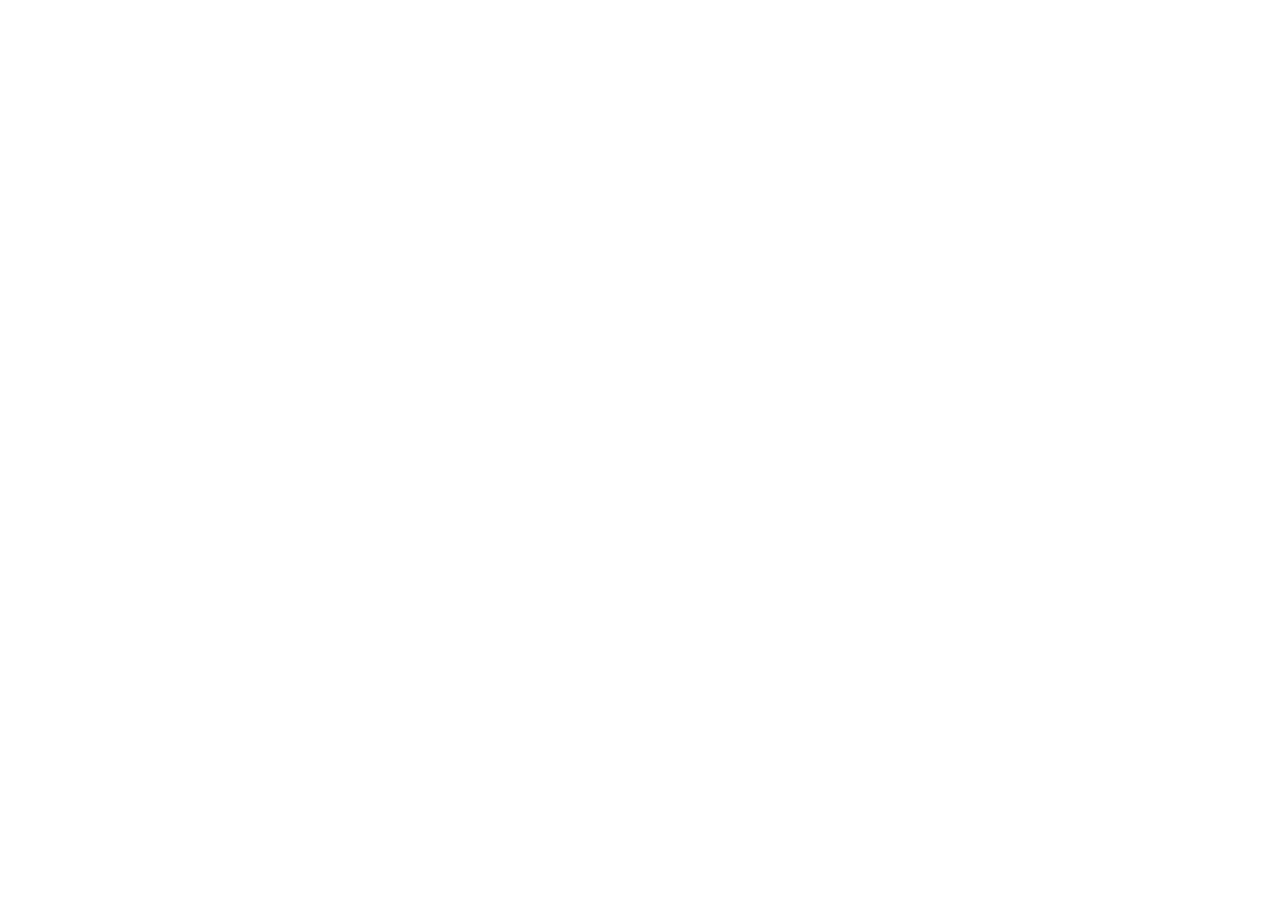
==== portfolio.html @ 28dec58e "Update portfolio.html" ====
<!DOCTYPE html>
<html lang="th">
<head>

<meta charset="UTF-8">

<meta name="viewport"
      content="width=device-width, initial-scale=1.0">

<title>
    Portfolio | พีรพัฒน์ งามแสง
</title>


<style>

/* =====================================================
   RESET
===================================================== */

*{
    box-sizing:border-box;
    margin:0;
    padding:0;
    scroll-behavior:smooth;
}


/* =====================================================
   BODY
===================================================== */

body{

    font-family:
        "Arial",
        "Tahoma",
        sans-serif;

    background:
        linear-gradient(
            135deg,
            #e8f5e9,
            #dff5e1,
            #fffde7
        );

    color:#31543c;

    line-height:1.7;
}


/* =====================================================
   PAGE SYSTEM
===================================================== */

.page{

    display:none;

    min-height:100vh;

    animation:
        fade .5s ease;
}


.page.active{

    display:block;
}


@keyframes fade{

    from{

        opacity:0;

        transform:
            translateY(15px);

    }

    to{

        opacity:1;

        transform:
            translateY(0);

    }

}


/* =====================================================
   NAVBAR
===================================================== */

.navbar{

    position:sticky;

    top:0;

    z-index:1000;

    background:
        rgba(
            255,
            255,
            255,
            .96
        );

    box-shadow:
        0 4px 15px
        rgba(
            63,
            143,
            91,
            .15
        );

    border-bottom:
        2px solid #b8e3c2;
}


.nav-container{

    max-width:1200px;

    margin:auto;

    padding:
        12px 20px;

    display:flex;

    justify-content:center;

    align-items:center;

    flex-wrap:wrap;

    gap:10px;
}


.nav-container button{

    border:none;

    cursor:pointer;

    color:#34784c;

    background:#effaf0;

    padding:
        9px 16px;

    border-radius:25px;

    font-size:14px;

    font-weight:bold;

    border:
        1px solid #c8e8ce;

    transition:.3s;
}


.nav-container button:hover,
.nav-container button.active{

    background:#63c7df;

    color:white;

    transform:
        translateY(-2px);
}


/* =====================================================
   HERO
===================================================== */

.hero{

    min-height:
        calc(100vh - 70px);

    display:flex;

    justify-content:center;

    align-items:center;

    text-align:center;

    padding:
        50px 20px;
}


.hero-card{

    width:100%;

    max-width:850px;

    background:
        rgba(
            255,
            255,
            255,
            .94
        );

    padding:
        45px 25px;

    border-radius:30px;

    border:
        4px solid transparent;

    background-image:

        linear-gradient(
            #fff,
            #fff
        ),

        linear-gradient(
            135deg,
            #63c7df,
            #3f8f5b,
            #ffe27a
        );

    background-origin:
        border-box;

    background-clip:
        padding-box,
        border-box;

    box-shadow:
        0 15px 35px
        rgba(
            63,
            143,
            91,
            .18
        );
}


.hero-card img{

    width:220px;

    height:220px;

    object-fit:cover;

    border-radius:50%;

    border:
        7px solid #d8f1dc;

    box-shadow:
        0 8px 20px
        rgba(
            63,
            143,
            91,
            .2
        );

    margin-bottom:20px;
}


.hero-card h1{

    color:#34784c;

    font-size:36px;

    margin-bottom:8px;
}


.hero-card h2{

    color:#63aebe;

    font-size:21px;

    margin-bottom:15px;
}


.hero-card p{

    color:#55705d;

    font-size:17px;
}


/* =====================================================
   GENERAL BUTTON
===================================================== */

.button{

    display:inline-block;

    margin-top:25px;

    padding:
        13px 30px;

    background:#3f8f5b;

    color:white;

    text-decoration:none;

    border:none;

    border-radius:25px;

    font-weight:bold;

    font-size:16px;

    cursor:pointer;

    transition:.3s;

    box-shadow:
        0 5px 15px
        rgba(
            63,
            143,
            91,
            .2
        );
}


.button:hover{

    background:#63c7df;

    transform:
        translateY(-3px);
}


/* =====================================================
   SECTION
===================================================== */

section{

    max-width:1100px;

    margin:auto;

    padding:
        70px 20px;
}


.section-title{

    text-align:center;

    color:#34784c;

    font-size:30px;

    margin-bottom:35px;
}


.section-title span{

    display:block;

    width:80px;

    height:4px;

    background:
        linear-gradient(
            90deg,
            #63c7df,
            #ffe27a,
            #3f8f5b
        );

    margin:
        12px auto 0;

    border-radius:10px;
}


/* =====================================================
   CONTENT CARD
===================================================== */

.content-card{

    background:
        rgba(
            255,
            255,
            255,
            .95
        );

    padding:35px;

    border-radius:25px;

    border:
        2px solid #c8e8ce;

    box-shadow:
        0 10px 25px
        rgba(
            63,
            143,
            91,
            .12
        );
}


.content-card p{

    font-size:17px;

    color:#536b59;

    margin-bottom:20px;

    text-align:justify;
}


/* =====================================================
   ABOUT ME
===================================================== */

.about-layout{

    display:grid;

    grid-template-columns:
        300px 1fr;

    gap:30px;

    align-items:start;
}


.about-photo{

    background:#fff;

    padding:18px;

    border-radius:25px;

    border:
        3px solid #b8e3c2;

    box-shadow:
        0 10px 25px
        rgba(
            63,
            143,
            91,
            .12
        );

    text-align:center;
}


.about-photo img{

    width:100%;

    max-width:260px;

    height:310px;

    object-fit:cover;

    border-radius:18px;

    border:
        5px solid #e0f3e3;
}


.about-photo h3{

    margin-top:15px;

    color:#34784c;

    font-size:20px;
}


.about-photo p{

    color:#6b9275;

    font-size:15px;
}


.about-info{

    display:grid;

    grid-template-columns:
        repeat(2,1fr);

    gap:16px;
}


.info-box{

    background:#f8fff8;

    border:
        2px solid #d2ecd6;

    border-radius:18px;

    padding:18px;

    min-height:90px;
}


.info-box h3{

    color:#34784c;

    font-size:17px;

    margin-bottom:5px;
}


.info-box p{

    color:#5e7764;

    font-size:15px;
}


.contact-box{

    grid-column:
        1/-1;

    background:
        linear-gradient(
            135deg,
            #e7f8eb,
            #e8f8fc
        );

    border:
        2px solid #b8e3c2;

    border-radius:18px;

    padding:20px;
}


.contact-box h3{

    color:#34784c;

    margin-bottom:10px;
}


.contact-box p{

    margin:7px 0;

    color:#536b59;
}


/* =====================================================
   UNIVERSITY
===================================================== */

.university-photo{

    width:320px;

    height:320px;

    margin:
        0 auto 30px;

    border-radius:25px;

    overflow:hidden;

    border:
        3px solid #c8e8ce;

    box-shadow:
        0 10px 25px
        rgba(
            63,
            143,
            91,
            .12
        );

    background:#fff;

    display:flex;

    justify-content:center;

    align-items:center;
}


.university-photo img{

    width:100%;

    height:100%;

    object-fit:contain;

    object-position:center;
}


.dream-card{

    text-align:center;

    background:
        linear-gradient(
            135deg,
            #f1fff3,
            #eefcff,
            #fffde8
        );

    padding:
        35px 25px;

    border-radius:25px;

    border:
        3px solid #c8e8ce;

    box-shadow:
        0 10px 25px
        rgba(
            63,
            143,
            91,
            .12
        );
}


.dream-card .icon{

    font-size:60px;

    margin-bottom:15px;
}


.dream-card h3{

    color:#34784c;

    font-size:25px;

    margin-bottom:10px;
}


.dream-card p{

    color:#5e7764;

    font-size:17px;

    margin-bottom:8px;
}


/* =====================================================
   PROJECT
===================================================== */

.project-grid{

    display:flex;

    flex-direction:column;

    gap:35px;
}


.project-card{

    width:100%;

    background:#fff;

    border-radius:22px;

    padding:25px;

    border:
        2px solid #c8e8ce;

    box-shadow:
        0 8px 20px
        rgba(
            63,
            143,
            91,
            .1
        );

    transition:.3s;
}


.project-card:hover{

    transform:
        translateY(-6px);

    box-shadow:
        0 15px 28px
        rgba(
            63,
            143,
            91,
            .18
        );
}


.project-images{

    display:grid;

    grid-template-columns:
        repeat(
            2,
            minmax(
                0,
                1fr
            )
        );

    gap:20px;

    align-items:start;

    margin-bottom:25px;
}


.project-images img{

    display:block;

    width:100%;

    height:auto;

    max-height:500px;

    object-fit:contain;

    border-radius:16px;

    border:
        4px solid #e0f3e3;

    background:#f8fff8;
}


.project-icon{

    font-size:40px;

    margin-bottom:8px;
}


.project-card h3{

    color:#34784c;

    font-size:24px;

    margin-bottom:10px;
}


.project-card p{

    color:#607665;

    font-size:16px;

    margin-bottom:12px;
}


.skill-box{

    margin-top:15px;

    padding:18px;

    background:
        linear-gradient(
            135deg,
            #f1fff3,
            #eefcff
        );

    border:
        2px solid #d2ecd6;

    border-radius:15px;
}


.skill-box h4{

    color:#34784c;

    font-size:18px;

    margin-bottom:6px;
}


.skill-box p{

    color:#5e7764;

    font-size:15px;

    margin:0;
}


/* =====================================================
   NEXT BUTTON
===================================================== */

.next-area{

    text-align:center;

    margin-top:45px;

    padding-bottom:20px;
}


.next-button{

    display:inline-block;

    padding:
        14px 35px;

    background:#3f8f5b;

    color:white;

    border:none;

    text-decoration:none;

    border-radius:25px;

    font-weight:bold;

    font-size:16px;

    cursor:pointer;

    transition:.3s;
}


.next-button:hover{

    background:#63c7df;

    transform:
        translateY(-3px);
}


/* =====================================================
   FOOTER
===================================================== */

footer{

    text-align:center;

    background:#34784c;

    color:white;

    padding:
        25px 15px;

    margin-top:30px;
}


footer p{

    margin:5px 0;

    font-size:14px;
}


/* =====================================================
   MOBILE
===================================================== */

@media(max-width:850px){

    .about-layout{

        grid-template-columns:1fr;

    }


    .about-photo{

        max-width:350px;

        margin:auto;

    }

}


@media(max-width:600px){

    .hero-card h1{

        font-size:27px;

    }


    .hero-card h2{

        font-size:18px;

    }


    .hero-card img{

        width:180px;

        height:180px;

    }


    .section-title{

        font-size:25px;

    }


    .about-info{

        grid-template-columns:1fr;

    }


    .contact-box{

        grid-column:auto;

    }


    .nav-container{

        padding:10px;

        gap:7px;

    }


    .nav-container button{

        font-size:12px;

        padding:
            8px 11px;

    }


    .content-card{

        padding:20px;

    }


    .project-card{

        padding:15px;

    }


    .project-card h3{

        font-size:21px;

    }


    .project-images{

        grid-template-columns:
            1fr 1fr;

        gap:10px;

    }


    .project-images img{

        border-width:3px;

        border-radius:12px;

    }


    .university-photo{

        width:280px;

        height:280px;

    }

}

</style>

</head>


<body>

<!-- =====================================================
     PAGE 1 : คำนำ
===================================================== -->

<div
    class="page"
    id="page1"
>


<nav class="navbar">

    <div class="nav-container">


        <button
            onclick="showPage(1)"
            class="active"
        >
            1. คำนำ📖
        </button>


        <button
            onclick="showPage(2)"
        >
            2. About Me🔍
        </button>


        <button
            onclick="showPage(3)"
        >
            3. มหาลัยในฝัน🎓
        </button>


        <button
            onclick="showPage(4)"
        >
            4. ผลงาน🎖️
        </button>


    </div>

</nav>


<section>


    <h2 class="section-title">

        1. คำนำ

        <span></span>

    </h2>


    <div class="content-card">


        <p>

            แฟ้มสะสมผลงาน (Portfolio)
            ฉบับนี้จัดทำขึ้นเพื่อรวบรวมประวัติส่วนตัว
            ประวัติการศึกษา ผลงาน โครงงาน
            และกิจกรรมที่ข้าพเจ้าได้เข้าร่วมตลอดช่วงที่ผ่านมา
            โดยมีจุดมุ่งหมายเพื่อแสดงให้เห็นถึงความรู้
            ความสามารถ ทักษะ และประสบการณ์ที่ได้สั่งสมมา
            รวมถึงความสนใจและความตั้งใจในการศึกษาต่อ
            ระดับอุดมศึกษา

        </p>


        <p>

            ข้าพเจ้ามีความสนใจในด้านวิศวกรรมโยธา
            และมีความมุ่งมั่นที่จะพัฒนาตนเอง
            ให้มีความรู้ความสามารถในสาขานี้
            แฟ้มสะสมผลงานเล่มนี้จึงเป็นส่วนหนึ่ง
            ในการนำเสนอความตั้งใจ ความรับผิดชอบ
            และความพยายามของข้าพเจ้า
            ในการเตรียมความพร้อมสู่การศึกษาต่อ
            และการประกอบอาชีพในอนาคต

        </p>


    </div>


    <div class="next-area">


        <button
            class="next-button"
            onclick="showPage(2)"
        >

            ถัดไป → About Me

        </button>


    </div>


</section>


<footer>

    <p>
        © 2026 Portfolio |
        พีรพัฒน์ งามแสง
    </p>

    <p>
        ขอบคุณที่เข้าชมแฟ้มสะสมผลงานของฉัน 💚
    </p>

</footer>


</div>



<!-- =====================================================
     PAGE 2 : ABOUT ME
===================================================== -->

<div
    class="page"
    id="page2"
>


<nav class="navbar">

    <div class="nav-container">


        <button
            onclick="showPage(1)"
        >
            1. คำนำ📖
        </button>


        <button
            onclick="showPage(2)"
            class="active"
        >
            2. About Me🔍
        </button>


        <button
            onclick="showPage(3)"
        >
            3. มหาลัยในฝัน🎓
        </button>


        <button
            onclick="showPage(4)"
        >
            4. ผลงาน🎖️
        </button>


    </div>

</nav>


<section>


    <h2 class="section-title">

        2. About Me

        <span></span>

    </h2>


    <div class="about-layout">


        <div class="about-photo">


            <img
                src="5A8A4474-1299-42CB-8CC7-217448973047.jpeg"
                alt="รูปภาพ About Me ของพีรพัฒน์ งามแสง"
            >


            <h3>
                พีรพัฒน์ งามแสง
            </h3>


            <p>
                Peerapat Ngamsaeng
            </p>


        </div>



        <div class="about-info">


            <div class="info-box">

                <h3>
                    ชื่อ–นามสกุล
                </h3>

                <p>
                    พีรพัฒน์ งามแสง
                </p>

            </div>


            <div class="info-box">

                <h3>
                    ชื่อภาษาอังกฤษ
                </h3>

                <p>
                    Peerapat Ngamsaeng
                </p>

            </div>


            <div class="info-box">

                <h3>
                    วันเดือนปีเกิด
                </h3>

                <p>
                    10 กุมภาพันธ์ 2552
                </p>

            </div>


            <div class="info-box">

                <h3>
                    ชื่อเล่น
                </h3>

                <p>
                    พี
                </p>

            </div>


            <div class="info-box">

                <h3>
                    อายุ
                </h3>

                <p>
                    17 ปี
                </p>

            </div>


            <div class="info-box">

                <h3>
                    แผนการเรียน
                </h3>

                <p>
                    เตรียมวิศวกรรมศาสตร์
                </p>

            </div>


            <div class="info-box">

                <h3>
                    ความสนใจ
                </h3>

                <p>
                    วิศวกรรมศาสตร์
                    สาขาวิศวกรรมโยธา
                </p>

            </div>


            <div class="info-box">

                <h3>
                    เป้าหมาย
                </h3>

                <p>
                    ศึกษาต่อระดับมหาวิทยาลัย
                    และพัฒนาตนเองด้านวิศวกรรมโยธา
                </p>

            </div>


            <div class="contact-box">


                <h3>
                    ช่องทางการติดต่อ
                </h3>


                <p>
                    📞 เบอร์โทรศัพท์ :
                    0659458414
                </p>


                <p>
                    📧 Gmail :
                    peerapayng@gmail.com
                </p>


            </div>


        </div>


    </div>


    <div class="next-area">


        <button
            class="next-button"
            onclick="showPage(3)"
        >

            ถัดไป → มหาลัยในฝัน

        </button>


    </div>


</section>


<footer>

    <p>
        © 2026 Portfolio |
        พีรพัฒน์ งามแสง
    </p>

    <p>
        ขอบคุณที่เข้าชมแฟ้มสะสมผลงานของฉัน 💚
    </p>

</footer>


</div>



<!-- =====================================================
     PAGE 3 : DREAM UNIVERSITY
===================================================== -->

<div
    class="page"
    id="page3"
>


<nav class="navbar">

    <div class="nav-container">


        <button
            onclick="showPage(1)"
        >
            1. คำนำ📖
        </button>


        <button
            onclick="showPage(2)"
        >
            2. About Me🔍
        </button>


        <button
            onclick="showPage(3)"
            class="active"
        >
            3. มหาลัยในฝัน🎓
        </button>


        <button
            onclick="showPage(4)"
        >
            4. ผลงาน🎖️
        </button>


    </div>

</nav>


<section>


    <h2 class="section-title">

        3. มหาลัยในฝัน

        <span></span>

    </h2>


    <div class="university-photo">


        <img
            src="B688BF5E-C38B-4031-B968-6978433438A3.jpeg"
            alt="มหาวิทยาลัยในฝัน"
        >


    </div>


    <div class="dream-card">


        <div class="icon">
            🎓
        </div>


        <h3>

            สถาบันเทคโนโลยีพระจอมเกล้าเจ้าคุณทหารลาดกระบัง

        </h3>


        <p>
            คณะวิศวกรรมศาสตร์
        </p>


        <p>
            สาขาวิศวกรรมโยธา
        </p>


        <p>

            มุ่งมั่นพัฒนาความรู้และทักษะ
            เพื่อเป็นวิศวกรที่มีคุณภาพในอนาคต

        </p>


    </div>


    <div class="next-area">


        <button
            class="next-button"
            onclick="showPage(4)"
        >

            ถัดไป → ผลงาน

        </button>


    </div>


</section>


<footer>

    <p>
        © 2026 Portfolio |
        พีรพัฒน์ งามแสง
    </p>

    <p>
        ขอบคุณที่เข้าชมแฟ้มสะสมผลงานของฉัน 💚
    </p>

</footer>


</div>



<!-- =====================================================
     PAGE 4 : PROJECTS
===================================================== -->

<div
    class="page"
    id="page4"
>


<nav class="navbar">

    <div class="nav-container">


        <button
            onclick="showPage(1)"
        >
            1. คำนำ📖
        </button>


        <button
            onclick="showPage(2)"
        >
            2. About Me🔍
        </button>


        <button
            onclick="showPage(3)"
        >
            3. มหาลัยในฝัน🎓
        </button>


        <button
            onclick="showPage(4)"
            class="active"
        >
            4. ผลงาน🎖️
        </button>


    </div>

</nav>


<section>


    <h2 class="section-title">

        4. ผลงาน

        <span></span>

    </h2>


    <div class="project-grid">


        <!-- =================================================
             PROJECT 1
        ================================================= -->


        <div class="project-card">


            <div class="project-images">


                <img
                    src="IMG_6589.jpeg"
                    alt="เกียรติบัตร CIVIL ENGINEERING OPEN HOUSE 2024"
                >


                <img
                    src="IMG_6595.jpeg"
                    alt="รูปกิจกรรม CIVIL ENGINEERING OPEN HOUSE 2024"
                >


            </div>


            <div class="project-icon">
                🏗️
            </div>


            <h3>

                เข้าร่วมกิจกรรม
                CIVIL ENGINEERING OPEN HOUSE 2024

            </h3>


            <p>

                เข้าร่วมกิจกรรม Workshop
                จากภาควิชาวิศวกรรมโยธา
                ในโครงการ KMUTT Engineering Open House 2024
                ระหว่างวันที่ 4–6 ตุลาคม 2567
                ณ มหาวิทยาลัยเทคโนโลยีพระจอมเกล้าธนบุรี
                เพื่อเรียนรู้เกี่ยวกับวิศวกรรมโยธา
                และเตรียมความพร้อมสู่การศึกษาต่อ
                ในระดับมหาวิทยาลัย

            </p>


            <div class="skill-box">


                <h4>
                    🧠 ทักษะที่ได้รับจากกิจกรรม
                </h4>


                <p>

                    ได้เรียนรู้พื้นฐานและลักษณะงาน
                    ด้านวิศวกรรมโยธา
                    ฝึกการคิดวิเคราะห์และการแก้ปัญหาอย่างเป็นระบบ
                    พัฒนาทักษะการเรียนรู้จากการลงมือปฏิบัติจริง
                    การทำงานร่วมกับผู้อื่น
                    และการนำความรู้ด้านวิศวกรรมไปประยุกต์ใช้

                </p>


            </div>


        </div>



        <!-- =================================================
             PROJECT 2
        ================================================= -->


        <div class="project-card">


            <div class="project-images">


                <img
                    src="0A05BD70-2F44-458F-B931-57DEA740F482.jpeg"
                    alt="เกียรติบัตรกิจกรรมที่ 2"
                >


                <img
                    src="IMG_6596.jpeg"
                    alt="รูปกิจกรรมที่ 2"
                >


            </div>


            <div class="project-icon">
                📚
            </div>


            <h3>

                การเข้าร่วมกิจกรรม
                ส่งเสริมความรู้และการเรียนรู้

            </h3>


            <p>

                เข้าร่วมกิจกรรมที่ส่งเสริมการเรียนรู้
                และเปิดโอกาสให้ได้พัฒนาความสามารถของตนเอง
                ผ่านการทำกิจกรรมและการแลกเปลี่ยนประสบการณ์
                กับผู้อื่น

            </p>


            <div class="skill-box">


                <h4>
                    🧠 ทักษะที่ได้รับจากกิจกรรม
                </h4>


                <p>

                    ได้พัฒนาทักษะการสื่อสาร
                    การทำงานร่วมกับผู้อื่น
                    การรับฟังความคิดเห็น
                    การตรงต่อเวลา
                    และการเรียนรู้ด้วยตนเอง

                </p>


            </div>


        </div>



        <!-- =================================================
             PROJECT 3
        ================================================= -->


        <div class="project-card">


            <div class="project-images">


                <img
                    src="IMG_6593.jpeg"
                    alt="เกียรติบัตร Workshop วิศวกรรมอุตสาหการ"
                >


                <img
                    src="IMG_6594.jpeg"
                    alt="รูปกิจกรรม Workshop วิศวกรรมอุตสาหการ"
                >


            </div>


            <div class="project-icon">
                ⚙️
            </div>


            <h3>

                เข้าร่วมกิจกรรม Workshop
                จากภาควิชาวิศวกรรมอุตสาหการ

            </h3>


            <p>

                เข้าร่วมกิจกรรม Workshop
                จากภาควิชาวิศวกรรมอุตสาหการ
                คณะวิศวกรรมศาสตร์
                มหาวิทยาลัยเทคโนโลยีพระจอมเกล้าธนบุรี
                ในโครงการ KMUTT Engineering Open House 2024
                ระหว่างวันที่ 4–6 ตุลาคม 2567
                เพื่อเรียนรู้เกี่ยวกับวิศวกรรมอุตสาหการ
                และพัฒนาความรู้ด้านวิศวกรรม

            </p>


            <div class="skill-box">


                <h4>
                    🧠 ทักษะที่ได้รับจากกิจกรรม
                </h4>


                <p>

                    ได้เรียนรู้เกี่ยวกับพื้นฐานวิศวกรรมอุตสาหการ
                    ฝึกการคิดวิเคราะห์และการแก้ปัญหาอย่างเป็นระบบ
                    พัฒนาทักษะการสังเกต
                    การทำงานร่วมกับผู้อื่น
                    และการเรียนรู้จากการลงมือปฏิบัติจริง
                    รวมถึงการนำความรู้ด้านวิศวกรรมไปประยุกต์ใช้

                </p>


            </div>


        </div>



        <!-- =================================================
             PROJECT 4
        ================================================= -->


        <div class="project-card">


            <div class="project-images">


                <img
                    src="ECFFA138-13B8-4294-B1A9-BDB9384BB3D1.jpeg"
                    alt="เกียรติบัตร Workshop การทดสอบวัสดุวิศวกรรมโยธา"
                >


                <img
                    src="IMG_6597.jpeg"
                    alt="รูปกิจกรรม Workshop การทดสอบวัสดุวิศวกรรมโยธา"
                >


            </div>


            <div class="project-icon">
                🏗️
            </div>


            <h3>

                เข้าร่วม Workshop
                หัวข้อ
                การทดสอบวัสดุวิศวกรรมโยธา [Non-EE]

            </h3>


            <p>

                เข้าร่วม Workshop หัวข้อ
                การทดสอบวัสดุวิศวกรรมโยธา [Non-EE]
                ในงาน K-ENGINEERING WORLD TOUR AND
                COMPETENCY CHALLENGE 2026
                จัดโดยคณะวิศวกรรมศาสตร์
                สถาบันเทคโนโลยีพระจอมเกล้าเจ้าคุณทหารลาดกระบัง
                เมื่อวันที่ 5 กรกฎาคม 2569

            </p>


            <div class="skill-box">


                <h4>
                    🧠 ทักษะที่ได้รับจากกิจกรรม
                </h4>


                <p>

                    ได้เรียนรู้เกี่ยวกับวัสดุที่ใช้
                    ในงานวิศวกรรมโยธา
                    และหลักการทดสอบวัสดุเบื้องต้น
                    ฝึกการสังเกต การวิเคราะห์
                    และการคิดอย่างเป็นระบบ
                    ได้พัฒนาทักษะการเรียนรู้
                    จากการลงมือปฏิบัติจริง
                    รวมถึงการนำความรู้ด้านวิศวกรรม
                    ไปประยุกต์ใช้
                    และเห็นแนวทางการศึกษาต่อ
                    ในสาขาวิศวกรรมโยธา

                </p>


            </div>


        </div>


    </div>


    <!-- =================================================
         BACK TO INDEX
    ================================================= -->


    <div class="next-area">


        <button
            class="next-button"
            onclick="showPage(0)"
        >

            🏠 กลับไปยังหน้าหลัก

        </button>


    </div>


</section>


<footer>


    <p>
        © 2026 Portfolio |
        พีรพัฒน์ งามแสง
    </p>


    <p>
        ขอบคุณที่เข้าชมแฟ้มสะสมผลงานของฉัน 💚
    </p>


</footer>


</div>



<!-- =====================================================
     JAVASCRIPT
===================================================== -->

<script>


function showPage(pageNumber){

    /* =========================
       เลือกทุกหน้า
    ========================= */

    const pages =
        document.querySelectorAll(
            ".page"
        );


    /* =========================
       ซ่อนทุกหน้า
    ========================= */

    pages.forEach(
        function(page){

            page.classList.remove(
                "active"
            );

        }
    );


    /* =========================
       แสดงหน้าที่เลือก
    ========================= */

    const selectedPage =
        document.getElementById(
            "page" + pageNumber
        );


    if(selectedPage){

        selectedPage.classList.add(
            "active"
        );

    }


    /* =========================
       เปลี่ยนตำแหน่งหน้าเว็บ
    ========================= */

    window.scrollTo({

        top:0,

        behavior:"smooth"

    });

}

</script>


</body>
</html>
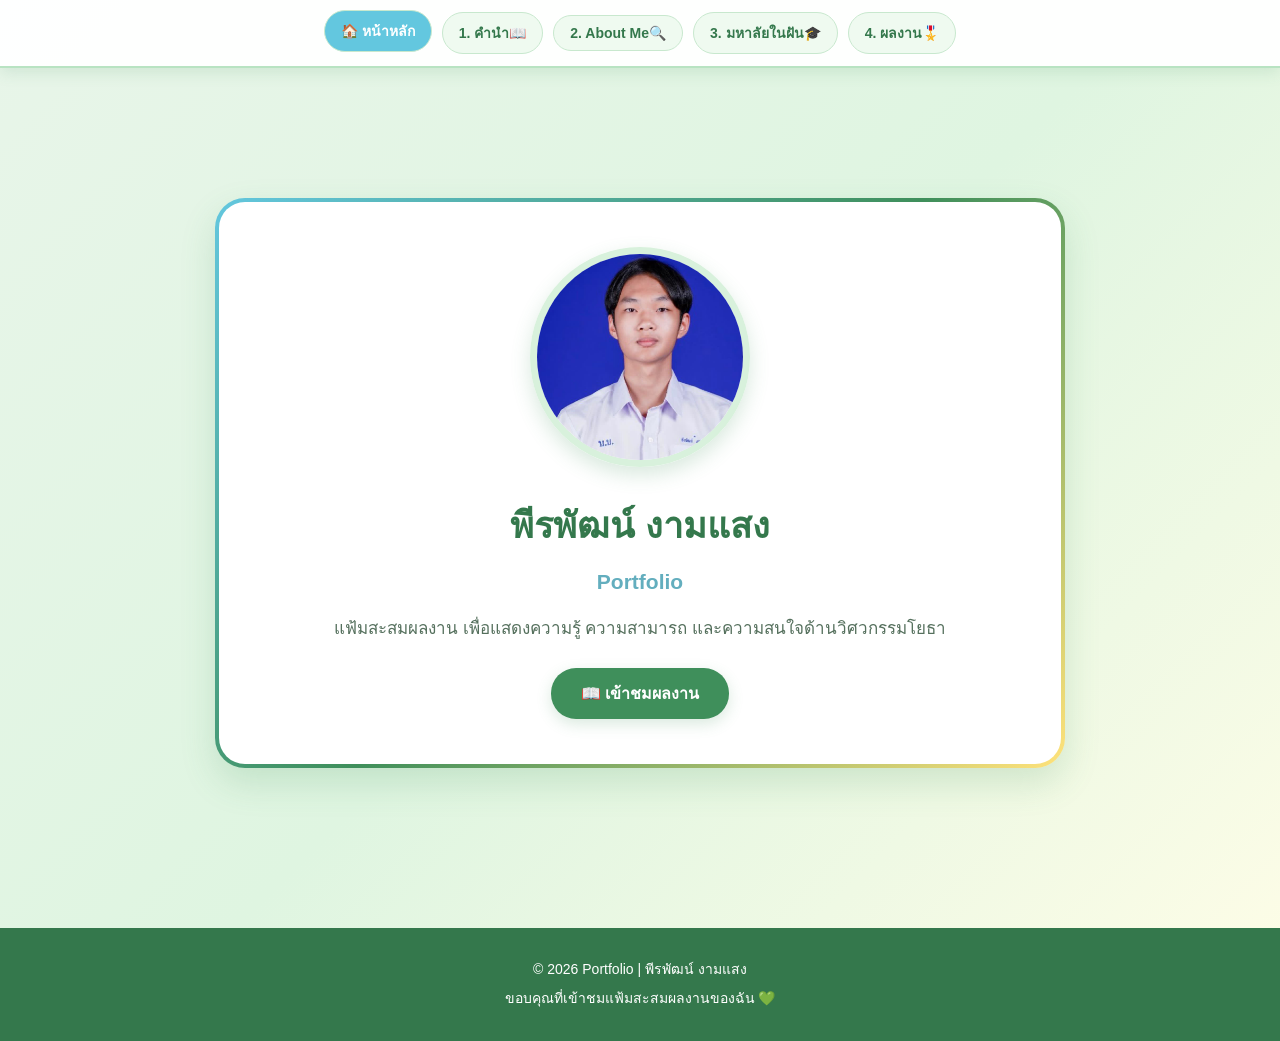
==== commit e69366b4: "Update portfolio.html" ====
--- a/portfolio.html
+++ b/portfolio.html
@@ -10,7 +10,6 @@
 <title>
     Portfolio | พีรพัฒน์ งามแสง
 </title>
-
 
 <style>
 
@@ -33,8 +32,8 @@
 body{
 
     font-family:
-        "Arial",
-        "Tahoma",
+        Arial,
+        Tahoma,
         sans-serif;
 
     background:
@@ -69,6 +68,7 @@
 .page.active{
 
     display:block;
+
 }
 
 
@@ -126,6 +126,7 @@
 
     border-bottom:
         2px solid #b8e3c2;
+
 }
 
 
@@ -147,6 +148,7 @@
     flex-wrap:wrap;
 
     gap:10px;
+
 }
 
 
@@ -173,6 +175,7 @@
         1px solid #c8e8ce;
 
     transition:.3s;
+
 }
 
 
@@ -185,11 +188,12 @@
 
     transform:
         translateY(-2px);
+
 }
 
 
 /* =====================================================
-   HERO
+   HERO / INDEX
 ===================================================== */
 
 .hero{
@@ -207,6 +211,7 @@
 
     padding:
         50px 20px;
+
 }
 
 
@@ -261,6 +266,7 @@
             91,
             .18
         );
+
 }
 
 
@@ -287,6 +293,7 @@
         );
 
     margin-bottom:20px;
+
 }
 
 
@@ -297,6 +304,7 @@
     font-size:36px;
 
     margin-bottom:8px;
+
 }
 
 
@@ -307,6 +315,7 @@
     font-size:21px;
 
     margin-bottom:15px;
+
 }
 
 
@@ -315,14 +324,16 @@
     color:#55705d;
 
     font-size:17px;
+
 }
 
 
 /* =====================================================
-   GENERAL BUTTON
+   BUTTON
 ===================================================== */
 
-.button{
+.button,
+.next-button{
 
     display:inline-block;
 
@@ -357,15 +368,18 @@
             91,
             .2
         );
-}
-
-
-.button:hover{
+
+}
+
+
+.button:hover,
+.next-button:hover{
 
     background:#63c7df;
 
     transform:
         translateY(-3px);
+
 }
 
 
@@ -381,6 +395,7 @@
 
     padding:
         70px 20px;
+
 }
 
 
@@ -393,6 +408,7 @@
     font-size:30px;
 
     margin-bottom:35px;
+
 }
 
 
@@ -416,6 +432,7 @@
         12px auto 0;
 
     border-radius:10px;
+
 }
 
 
@@ -448,6 +465,7 @@
             91,
             .12
         );
+
 }
 
 
@@ -460,6 +478,7 @@
     margin-bottom:20px;
 
     text-align:justify;
+
 }
 
 
@@ -477,6 +496,7 @@
     gap:30px;
 
     align-items:start;
+
 }
 
 
@@ -501,6 +521,7 @@
         );
 
     text-align:center;
+
 }
 
 
@@ -518,6 +539,7 @@
 
     border:
         5px solid #e0f3e3;
+
 }
 
 
@@ -528,6 +550,7 @@
     color:#34784c;
 
     font-size:20px;
+
 }
 
 
@@ -536,6 +559,7 @@
     color:#6b9275;
 
     font-size:15px;
+
 }
 
 
@@ -547,6 +571,7 @@
         repeat(2,1fr);
 
     gap:16px;
+
 }
 
 
@@ -562,6 +587,7 @@
     padding:18px;
 
     min-height:90px;
+
 }
 
 
@@ -572,6 +598,7 @@
     font-size:17px;
 
     margin-bottom:5px;
+
 }
 
 
@@ -580,6 +607,7 @@
     color:#5e7764;
 
     font-size:15px;
+
 }
 
 
@@ -601,6 +629,7 @@
     border-radius:18px;
 
     padding:20px;
+
 }
 
 
@@ -609,6 +638,7 @@
     color:#34784c;
 
     margin-bottom:10px;
+
 }
 
 
@@ -617,6 +647,7 @@
     margin:7px 0;
 
     color:#536b59;
+
 }
 
 
@@ -656,6 +687,7 @@
     justify-content:center;
 
     align-items:center;
+
 }
 
 
@@ -668,6 +700,7 @@
     object-fit:contain;
 
     object-position:center;
+
 }
 
 
@@ -699,6 +732,7 @@
             91,
             .12
         );
+
 }
 
 
@@ -707,6 +741,7 @@
     font-size:60px;
 
     margin-bottom:15px;
+
 }
 
 
@@ -717,6 +752,7 @@
     font-size:25px;
 
     margin-bottom:10px;
+
 }
 
 
@@ -727,6 +763,7 @@
     font-size:17px;
 
     margin-bottom:8px;
+
 }
 
 
@@ -741,6 +778,7 @@
     flex-direction:column;
 
     gap:35px;
+
 }
 
 
@@ -767,6 +805,7 @@
         );
 
     transition:.3s;
+
 }
 
 
@@ -783,6 +822,7 @@
             91,
             .18
         );
+
 }
 
 
@@ -804,6 +844,7 @@
     align-items:start;
 
     margin-bottom:25px;
+
 }
 
 
@@ -825,6 +866,7 @@
         4px solid #e0f3e3;
 
     background:#f8fff8;
+
 }
 
 
@@ -833,6 +875,7 @@
     font-size:40px;
 
     margin-bottom:8px;
+
 }
 
 
@@ -843,6 +886,7 @@
     font-size:24px;
 
     margin-bottom:10px;
+
 }
 
 
@@ -853,6 +897,7 @@
     font-size:16px;
 
     margin-bottom:12px;
+
 }
 
 
@@ -873,6 +918,7 @@
         2px solid #d2ecd6;
 
     border-radius:15px;
+
 }
 
 
@@ -883,6 +929,7 @@
     font-size:18px;
 
     margin-bottom:6px;
+
 }
 
 
@@ -893,11 +940,12 @@
     font-size:15px;
 
     margin:0;
+
 }
 
 
 /* =====================================================
-   NEXT BUTTON
+   NEXT AREA
 ===================================================== */
 
 .next-area{
@@ -907,42 +955,7 @@
     margin-top:45px;
 
     padding-bottom:20px;
-}
-
-
-.next-button{
-
-    display:inline-block;
-
-    padding:
-        14px 35px;
-
-    background:#3f8f5b;
-
-    color:white;
-
-    border:none;
-
-    text-decoration:none;
-
-    border-radius:25px;
-
-    font-weight:bold;
-
-    font-size:16px;
-
-    cursor:pointer;
-
-    transition:.3s;
-}
-
-
-.next-button:hover{
-
-    background:#63c7df;
-
-    transform:
-        translateY(-3px);
+
 }
 
 
@@ -962,6 +975,7 @@
         25px 15px;
 
     margin-top:30px;
+
 }
 
 
@@ -970,6 +984,7 @@
     margin:5px 0;
 
     font-size:14px;
+
 }
 
 
@@ -1118,6 +1133,108 @@
 
 
 <body>
+
+
+<!-- =====================================================
+     PAGE 0 : INDEX / หน้าหลัก
+===================================================== -->
+
+<div
+    class="page active"
+    id="page0"
+>
+
+<nav class="navbar">
+
+    <div class="nav-container">
+
+        <button
+            onclick="showPage(0)"
+            class="active"
+        >
+            🏠 หน้าหลัก
+        </button>
+
+        <button
+            onclick="showPage(1)"
+        >
+            1. คำนำ📖
+        </button>
+
+        <button
+            onclick="showPage(2)"
+        >
+            2. About Me🔍
+        </button>
+
+        <button
+            onclick="showPage(3)"
+        >
+            3. มหาลัยในฝัน🎓
+        </button>
+
+        <button
+            onclick="showPage(4)"
+        >
+            4. ผลงาน🎖️
+        </button>
+
+    </div>
+
+</nav>
+
+
+<div class="hero">
+
+    <div class="hero-card">
+
+        <img
+            src="5A8A4474-1299-42CB-8CC7-217448973047.jpeg"
+            alt="รูปพีรพัฒน์ งามแสง"
+        >
+
+        <h1>
+            พีรพัฒน์ งามแสง
+        </h1>
+
+        <h2>
+            Portfolio
+        </h2>
+
+        <p>
+            แฟ้มสะสมผลงาน
+            เพื่อแสดงความรู้ ความสามารถ
+            และความสนใจด้านวิศวกรรมโยธา
+        </p>
+
+        <button
+            class="button"
+            onclick="showPage(1)"
+        >
+            📖 เข้าชมผลงาน
+        </button>
+
+    </div>
+
+</div>
+
+
+<footer>
+
+    <p>
+        © 2026 Portfolio |
+        พีรพัฒน์ งามแสง
+    </p>
+
+    <p>
+        ขอบคุณที่เข้าชมแฟ้มสะสมผลงานของฉัน 💚
+    </p>
+
+</footer>
+
+</div>
+
+
 
 <!-- =====================================================
      PAGE 1 : คำนำ
@@ -1128,11 +1245,15 @@
     id="page1"
 >
 
-
 <nav class="navbar">
 
     <div class="nav-container">
 
+        <button
+            onclick="showPage(0)"
+        >
+            🏠 หน้าหลัก
+        </button>
 
         <button
             onclick="showPage(1)"
@@ -1141,28 +1262,24 @@
             1. คำนำ📖
         </button>
 
-
         <button
             onclick="showPage(2)"
         >
             2. About Me🔍
         </button>
 
-
         <button
             onclick="showPage(3)"
         >
             3. มหาลัยในฝัน🎓
         </button>
 
-
         <button
             onclick="showPage(4)"
         >
             4. ผลงาน🎖️
         </button>
 
-
     </div>
 
 </nav>
@@ -1170,7 +1287,6 @@
 
 <section>
 
-
     <h2 class="section-title">
 
         1. คำนำ
@@ -1181,7 +1297,6 @@
 
 
     <div class="content-card">
-
 
         <p>
 
@@ -1210,25 +1325,19 @@
 
         </p>
 
-
     </div>
 
 
     <div class="next-area">
-
 
         <button
             class="next-button"
             onclick="showPage(2)"
         >
-
             ถัดไป → About Me
-
-        </button>
-
+        </button>
 
     </div>
-
 
 </section>
 
@@ -1246,7 +1355,6 @@
 
 </footer>
 
-
 </div>
 
 
@@ -1260,18 +1368,21 @@
     id="page2"
 >
 
-
 <nav class="navbar">
 
     <div class="nav-container">
 
+        <button
+            onclick="showPage(0)"
+        >
+            🏠 หน้าหลัก
+        </button>
 
         <button
             onclick="showPage(1)"
         >
             1. คำนำ📖
         </button>
-
 
         <button
             onclick="showPage(2)"
@@ -1280,21 +1391,18 @@
             2. About Me🔍
         </button>
 
-
         <button
             onclick="showPage(3)"
         >
             3. มหาลัยในฝัน🎓
         </button>
 
-
         <button
             onclick="showPage(4)"
         >
             4. ผลงาน🎖️
         </button>
 
-
     </div>
 
 </nav>
@@ -1302,7 +1410,6 @@
 
 <section>
 
-
     <h2 class="section-title">
 
         2. About Me
@@ -1316,26 +1423,21 @@
 
 
         <div class="about-photo">
-
 
             <img
                 src="5A8A4474-1299-42CB-8CC7-217448973047.jpeg"
                 alt="รูปภาพ About Me ของพีรพัฒน์ งามแสง"
             >
 
-
             <h3>
                 พีรพัฒน์ งามแสง
             </h3>
 
-
             <p>
                 Peerapat Ngamsaeng
             </p>
 
-
         </div>
-
 
 
         <div class="about-info">
@@ -1449,48 +1551,38 @@
 
             <div class="contact-box">
 
-
                 <h3>
                     ช่องทางการติดต่อ
                 </h3>
-
 
                 <p>
                     📞 เบอร์โทรศัพท์ :
                     0659458414
                 </p>
 
-
                 <p>
                     📧 Gmail :
                     peerapayng@gmail.com
                 </p>
 
-
             </div>
 
 
         </div>
 
-
     </div>
 
 
     <div class="next-area">
-
 
         <button
             class="next-button"
             onclick="showPage(3)"
         >
-
             ถัดไป → มหาลัยในฝัน
-
-        </button>
-
+        </button>
 
     </div>
-
 
 </section>
 
@@ -1508,7 +1600,6 @@
 
 </footer>
 
-
 </div>
 
 
@@ -1522,11 +1613,15 @@
     id="page3"
 >
 
-
 <nav class="navbar">
 
     <div class="nav-container">
 
+        <button
+            onclick="showPage(0)"
+        >
+            🏠 หน้าหลัก
+        </button>
 
         <button
             onclick="showPage(1)"
@@ -1534,13 +1629,11 @@
             1. คำนำ📖
         </button>
 
-
         <button
             onclick="showPage(2)"
         >
             2. About Me🔍
         </button>
-
 
         <button
             onclick="showPage(3)"
@@ -1549,14 +1642,12 @@
             3. มหาลัยในฝัน🎓
         </button>
 
-
         <button
             onclick="showPage(4)"
         >
             4. ผลงาน🎖️
         </button>
 
-
     </div>
 
 </nav>
@@ -1564,7 +1655,6 @@
 
 <section>
 
-
     <h2 class="section-title">
 
         3. มหาลัยในฝัน
@@ -1575,19 +1665,16 @@
 
 
     <div class="university-photo">
-
 
         <img
             src="B688BF5E-C38B-4031-B968-6978433438A3.jpeg"
             alt="มหาวิทยาลัยในฝัน"
         >
 
-
     </div>
 
 
     <div class="dream-card">
-
 
         <div class="icon">
             🎓
@@ -1595,9 +1682,7 @@
 
 
         <h3>
-
             สถาบันเทคโนโลยีพระจอมเกล้าเจ้าคุณทหารลาดกระบัง
-
         </h3>
 
 
@@ -1612,31 +1697,23 @@
 
 
         <p>
-
             มุ่งมั่นพัฒนาความรู้และทักษะ
             เพื่อเป็นวิศวกรที่มีคุณภาพในอนาคต
-
         </p>
 
-
     </div>
 
 
     <div class="next-area">
-
 
         <button
             class="next-button"
             onclick="showPage(4)"
         >
-
             ถัดไป → ผลงาน
-
-        </button>
-
+        </button>
 
     </div>
-
 
 </section>
 
@@ -1654,7 +1731,6 @@
 
 </footer>
 
-
 </div>
 
 
@@ -1668,11 +1744,15 @@
     id="page4"
 >
 
-
 <nav class="navbar">
 
     <div class="nav-container">
 
+        <button
+            onclick="showPage(0)"
+        >
+            🏠 หน้าหลัก
+        </button>
 
         <button
             onclick="showPage(1)"
@@ -1680,20 +1760,17 @@
             1. คำนำ📖
         </button>
 
-
         <button
             onclick="showPage(2)"
         >
             2. About Me🔍
         </button>
 
-
         <button
             onclick="showPage(3)"
         >
             3. มหาลัยในฝัน🎓
         </button>
-
 
         <button
             onclick="showPage(4)"
@@ -1702,7 +1779,6 @@
             4. ผลงาน🎖️
         </button>
 
-
     </div>
 
 </nav>
@@ -1710,7 +1786,6 @@
 
 <section>
 
-
     <h2 class="section-title">
 
         4. ผลงาน
@@ -1723,29 +1798,22 @@
     <div class="project-grid">
 
 
-        <!-- =================================================
-             PROJECT 1
-        ================================================= -->
-
+        <!-- PROJECT 1 -->
 
         <div class="project-card">
 
-
             <div class="project-images">
-
 
                 <img
                     src="IMG_6589.jpeg"
                     alt="เกียรติบัตร CIVIL ENGINEERING OPEN HOUSE 2024"
                 >
 
-
                 <img
                     src="IMG_6595.jpeg"
                     alt="รูปกิจกรรม CIVIL ENGINEERING OPEN HOUSE 2024"
                 >
 
-
             </div>
 
 
@@ -1755,10 +1823,8 @@
 
 
             <h3>
-
                 เข้าร่วมกิจกรรม
                 CIVIL ENGINEERING OPEN HOUSE 2024
-
             </h3>
 
 
@@ -1778,11 +1844,9 @@
 
             <div class="skill-box">
 
-
                 <h4>
                     🧠 ทักษะที่ได้รับจากกิจกรรม
                 </h4>
-
 
                 <p>
 
@@ -1795,37 +1859,28 @@
 
                 </p>
 
-
             </div>
 
-
         </div>
 
 
 
-        <!-- =================================================
-             PROJECT 2
-        ================================================= -->
-
+        <!-- PROJECT 2 -->
 
         <div class="project-card">
 
-
             <div class="project-images">
-
 
                 <img
                     src="0A05BD70-2F44-458F-B931-57DEA740F482.jpeg"
                     alt="เกียรติบัตรกิจกรรมที่ 2"
                 >
 
-
                 <img
                     src="IMG_6596.jpeg"
                     alt="รูปกิจกรรมที่ 2"
                 >
 
-
             </div>
 
 
@@ -1835,10 +1890,8 @@
 
 
             <h3>
-
                 การเข้าร่วมกิจกรรม
                 ส่งเสริมความรู้และการเรียนรู้
-
             </h3>
 
 
@@ -1854,11 +1907,9 @@
 
             <div class="skill-box">
 
-
                 <h4>
                     🧠 ทักษะที่ได้รับจากกิจกรรม
                 </h4>
-
 
                 <p>
 
@@ -1870,37 +1921,28 @@
 
                 </p>
 
-
             </div>
 
-
         </div>
 
 
 
-        <!-- =================================================
-             PROJECT 3
-        ================================================= -->
-
+        <!-- PROJECT 3 -->
 
         <div class="project-card">
 
-
             <div class="project-images">
-
 
                 <img
                     src="IMG_6593.jpeg"
                     alt="เกียรติบัตร Workshop วิศวกรรมอุตสาหการ"
                 >
 
-
                 <img
                     src="IMG_6594.jpeg"
                     alt="รูปกิจกรรม Workshop วิศวกรรมอุตสาหการ"
                 >
 
-
             </div>
 
 
@@ -1910,10 +1952,8 @@
 
 
             <h3>
-
                 เข้าร่วมกิจกรรม Workshop
                 จากภาควิชาวิศวกรรมอุตสาหการ
-
             </h3>
 
 
@@ -1933,11 +1973,9 @@
 
             <div class="skill-box">
 
-
                 <h4>
                     🧠 ทักษะที่ได้รับจากกิจกรรม
                 </h4>
-
 
                 <p>
 
@@ -1950,37 +1988,28 @@
 
                 </p>
 
-
             </div>
 
-
         </div>
 
 
 
-        <!-- =================================================
-             PROJECT 4
-        ================================================= -->
-
+        <!-- PROJECT 4 -->
 
         <div class="project-card">
 
-
             <div class="project-images">
-
 
                 <img
                     src="ECFFA138-13B8-4294-B1A9-BDB9384BB3D1.jpeg"
                     alt="เกียรติบัตร Workshop การทดสอบวัสดุวิศวกรรมโยธา"
                 >
 
-
                 <img
                     src="IMG_6597.jpeg"
                     alt="รูปกิจกรรม Workshop การทดสอบวัสดุวิศวกรรมโยธา"
                 >
 
-
             </div>
 
 
@@ -1990,11 +2019,9 @@
 
 
             <h3>
-
                 เข้าร่วม Workshop
                 หัวข้อ
                 การทดสอบวัสดุวิศวกรรมโยธา [Non-EE]
-
             </h3>
 
 
@@ -2013,11 +2040,9 @@
 
             <div class="skill-box">
 
-
                 <h4>
                     🧠 ทักษะที่ได้รับจากกิจกรรม
                 </h4>
-
 
                 <p>
 
@@ -2035,56 +2060,43 @@
 
                 </p>
 
-
             </div>
 
-
         </div>
 
-
     </div>
 
 
     <!-- =================================================
-         BACK TO INDEX
+         กลับหน้าหลัก
     ================================================= -->
 
-
     <div class="next-area">
-
 
         <button
             class="next-button"
             onclick="showPage(0)"
         >
-
             🏠 กลับไปยังหน้าหลัก
-
-        </button>
-
+        </button>
 
     </div>
 
-
 </section>
 
 
 <footer>
-
 
     <p>
         © 2026 Portfolio |
         พีรพัฒน์ งามแสง
     </p>
 
-
     <p>
         ขอบคุณที่เข้าชมแฟ้มสะสมผลงานของฉัน 💚
     </p>
 
-
 </footer>
-
 
 </div>
 
@@ -2096,37 +2108,22 @@
 
 <script>
 
-
 function showPage(pageNumber){
 
-    /* =========================
-       เลือกทุกหน้า
-    ========================= */
+    /* ซ่อนทุกหน้า */
 
     const pages =
-        document.querySelectorAll(
-            ".page"
-        );
-
-
-    /* =========================
-       ซ่อนทุกหน้า
-    ========================= */
-
-    pages.forEach(
-        function(page){
-
-            page.classList.remove(
-                "active"
-            );
-
-        }
-    );
-
-
-    /* =========================
-       แสดงหน้าที่เลือก
-    ========================= */
+        document.querySelectorAll(".page");
+
+
+    pages.forEach(function(page){
+
+        page.classList.remove("active");
+
+    });
+
+
+    /* แสดงหน้าที่เลือก */
 
     const selectedPage =
         document.getElementById(
@@ -2136,16 +2133,69 @@
 
     if(selectedPage){
 
-        selectedPage.classList.add(
-            "active"
-        );
+        selectedPage.classList.add("active");
 
     }
 
 
-    /* =========================
-       เปลี่ยนตำแหน่งหน้าเว็บ
-    ========================= */
+    /* เปลี่ยนปุ่ม Active */
+
+    document
+        .querySelectorAll(".nav-container")
+        .forEach(function(nav){
+
+            nav
+                .querySelectorAll("button")
+                .forEach(function(button){
+
+                    button.classList.remove("active");
+
+                });
+
+        });
+
+
+    /* หา navbar ของหน้าปัจจุบัน */
+
+    if(selectedPage){
+
+        const currentNav =
+            selectedPage.querySelector(
+                ".nav-container"
+            );
+
+
+        if(currentNav){
+
+            const buttons =
+                currentNav.querySelectorAll("button");
+
+
+            buttons.forEach(function(button){
+
+                const onclickText =
+                    button.getAttribute("onclick");
+
+
+                if(
+                    onclickText ===
+                    "showPage(" +
+                    pageNumber +
+                    ")"
+                ){
+
+                    button.classList.add("active");
+
+                }
+
+            });
+
+        }
+
+    }
+
+
+    /* เลื่อนกลับด้านบน */
 
     window.scrollTo({
 
@@ -2156,6 +2206,20 @@
     });
 
 }
+
+
+/* =====================================================
+   เปิดหน้าหลักทันทีเมื่อเปิดเว็บไซต์
+===================================================== */
+
+document.addEventListener(
+    "DOMContentLoaded",
+    function(){
+
+        showPage(0);
+
+    }
+);
 
 </script>
 
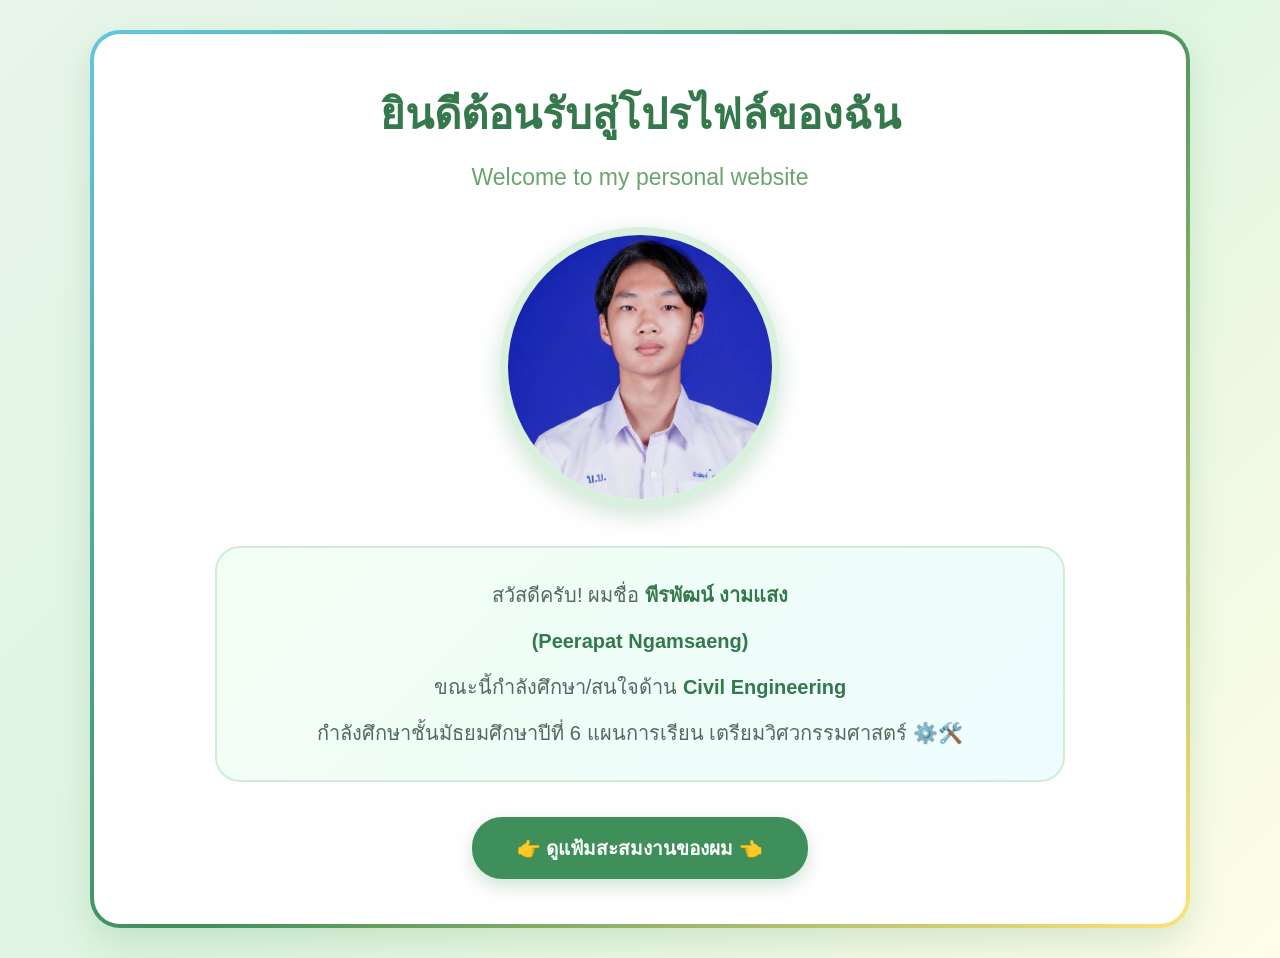
==== commit 6fd21051: "Update portfolio.html" ====
--- a/portfolio.html
+++ b/portfolio.html
@@ -68,29 +68,253 @@
 .page.active{
 
     display:block;
-
 }
 
 
 @keyframes fade{
 
     from{
-
         opacity:0;
-
-        transform:
-            translateY(15px);
-
+        transform:translateY(15px);
     }
 
     to{
-
         opacity:1;
-
-        transform:
-            translateY(0);
-
+        transform:translateY(0);
     }
+
+}
+
+
+/* =====================================================
+   WELCOME PAGE
+   หน้าที่เปิดเว็บไซต์ครั้งแรก
+===================================================== */
+
+#welcomePage{
+
+    min-height:100vh;
+
+    display:flex;
+
+    justify-content:center;
+
+    align-items:center;
+
+    text-align:center;
+
+    padding:30px 20px;
+
+    background:
+        linear-gradient(
+            135deg,
+            #e8f5e9,
+            #dff5e1,
+            #fffde7
+        );
+}
+
+
+#welcomePage.hidden{
+
+    display:none;
+
+}
+
+
+.welcome-card{
+
+    width:100%;
+
+    max-width:1100px;
+
+    background:
+        rgba(
+            255,
+            255,
+            255,
+            .96
+        );
+
+    padding:
+        45px 25px;
+
+    border-radius:30px;
+
+    border:
+        4px solid transparent;
+
+    background-image:
+
+        linear-gradient(
+            #fff,
+            #fff
+        ),
+
+        linear-gradient(
+            135deg,
+            #63c7df,
+            #3f8f5b,
+            #ffe27a
+        );
+
+    background-origin:
+        border-box;
+
+    background-clip:
+        padding-box,
+        border-box;
+
+    box-shadow:
+        0 15px 35px
+        rgba(
+            63,
+            143,
+            91,
+            .18
+        );
+}
+
+
+.welcome-card h1{
+
+    color:#34784c;
+
+    font-size:42px;
+
+    margin-bottom:8px;
+}
+
+
+.welcome-card .english{
+
+    color:#6ba46f;
+
+    font-size:23px;
+
+    margin-bottom:30px;
+}
+
+
+.welcome-photo{
+
+    width:280px;
+
+    height:280px;
+
+    object-fit:cover;
+
+    border-radius:50%;
+
+    border:
+        8px solid #d8f1dc;
+
+    box-shadow:
+        0 8px 25px
+        rgba(
+            63,
+            143,
+            91,
+            .25
+        );
+
+    margin-bottom:30px;
+}
+
+
+.welcome-text{
+
+    max-width:850px;
+
+    margin:0 auto;
+
+    background:
+        linear-gradient(
+            135deg,
+            #f1fff3,
+            #eefcff
+        );
+
+    border:
+        2px solid #d2ecd6;
+
+    border-radius:25px;
+
+    padding:
+        30px 25px;
+
+}
+
+
+.welcome-text p{
+
+    color:#536b59;
+
+    font-size:20px;
+
+    margin-bottom:12px;
+}
+
+
+.welcome-text p:last-child{
+
+    margin-bottom:0;
+
+}
+
+
+.welcome-text strong{
+
+    color:#34784c;
+}
+
+
+/* =====================================================
+   WELCOME BUTTON
+===================================================== */
+
+.welcome-button{
+
+    display:inline-block;
+
+    margin-top:35px;
+
+    padding:
+        16px 45px;
+
+    background:#3f8f5b;
+
+    color:white;
+
+    border:none;
+
+    border-radius:30px;
+
+    font-weight:bold;
+
+    font-size:19px;
+
+    cursor:pointer;
+
+    transition:.3s;
+
+    box-shadow:
+        0 7px 18px
+        rgba(
+            63,
+            143,
+            91,
+            .25
+        );
+}
+
+
+.welcome-button:hover{
+
+    background:#63c7df;
+
+    transform:
+        translateY(-3px);
 
 }
 
@@ -126,7 +350,6 @@
 
     border-bottom:
         2px solid #b8e3c2;
-
 }
 
 
@@ -148,7 +371,6 @@
     flex-wrap:wrap;
 
     gap:10px;
-
 }
 
 
@@ -175,7 +397,6 @@
         1px solid #c8e8ce;
 
     transition:.3s;
-
 }
 
 
@@ -188,12 +409,11 @@
 
     transform:
         translateY(-2px);
-
 }
 
 
 /* =====================================================
-   HERO / INDEX
+   HERO
 ===================================================== */
 
 .hero{
@@ -211,7 +431,6 @@
 
     padding:
         50px 20px;
-
 }
 
 
@@ -266,7 +485,6 @@
             91,
             .18
         );
-
 }
 
 
@@ -293,7 +511,6 @@
         );
 
     margin-bottom:20px;
-
 }
 
 
@@ -304,7 +521,6 @@
     font-size:36px;
 
     margin-bottom:8px;
-
 }
 
 
@@ -315,7 +531,6 @@
     font-size:21px;
 
     margin-bottom:15px;
-
 }
 
 
@@ -324,16 +539,14 @@
     color:#55705d;
 
     font-size:17px;
-
 }
 
 
 /* =====================================================
-   BUTTON
+   GENERAL BUTTON
 ===================================================== */
 
-.button,
-.next-button{
+.button{
 
     display:inline-block;
 
@@ -368,18 +581,15 @@
             91,
             .2
         );
-
-}
-
-
-.button:hover,
-.next-button:hover{
+}
+
+
+.button:hover{
 
     background:#63c7df;
 
     transform:
         translateY(-3px);
-
 }
 
 
@@ -395,7 +605,6 @@
 
     padding:
         70px 20px;
-
 }
 
 
@@ -408,7 +617,6 @@
     font-size:30px;
 
     margin-bottom:35px;
-
 }
 
 
@@ -432,7 +640,6 @@
         12px auto 0;
 
     border-radius:10px;
-
 }
 
 
@@ -465,7 +672,6 @@
             91,
             .12
         );
-
 }
 
 
@@ -478,7 +684,6 @@
     margin-bottom:20px;
 
     text-align:justify;
-
 }
 
 
@@ -496,7 +701,6 @@
     gap:30px;
 
     align-items:start;
-
 }
 
 
@@ -521,7 +725,6 @@
         );
 
     text-align:center;
-
 }
 
 
@@ -539,7 +742,6 @@
 
     border:
         5px solid #e0f3e3;
-
 }
 
 
@@ -550,7 +752,6 @@
     color:#34784c;
 
     font-size:20px;
-
 }
 
 
@@ -559,7 +760,6 @@
     color:#6b9275;
 
     font-size:15px;
-
 }
 
 
@@ -571,7 +771,6 @@
         repeat(2,1fr);
 
     gap:16px;
-
 }
 
 
@@ -587,7 +786,6 @@
     padding:18px;
 
     min-height:90px;
-
 }
 
 
@@ -598,7 +796,6 @@
     font-size:17px;
 
     margin-bottom:5px;
-
 }
 
 
@@ -607,7 +804,6 @@
     color:#5e7764;
 
     font-size:15px;
-
 }
 
 
@@ -629,7 +825,6 @@
     border-radius:18px;
 
     padding:20px;
-
 }
 
 
@@ -638,7 +833,6 @@
     color:#34784c;
 
     margin-bottom:10px;
-
 }
 
 
@@ -647,7 +841,6 @@
     margin:7px 0;
 
     color:#536b59;
-
 }
 
 
@@ -687,7 +880,6 @@
     justify-content:center;
 
     align-items:center;
-
 }
 
 
@@ -700,7 +892,6 @@
     object-fit:contain;
 
     object-position:center;
-
 }
 
 
@@ -732,7 +923,6 @@
             91,
             .12
         );
-
 }
 
 
@@ -741,7 +931,6 @@
     font-size:60px;
 
     margin-bottom:15px;
-
 }
 
 
@@ -752,7 +941,6 @@
     font-size:25px;
 
     margin-bottom:10px;
-
 }
 
 
@@ -763,7 +951,6 @@
     font-size:17px;
 
     margin-bottom:8px;
-
 }
 
 
@@ -778,7 +965,6 @@
     flex-direction:column;
 
     gap:35px;
-
 }
 
 
@@ -805,7 +991,6 @@
         );
 
     transition:.3s;
-
 }
 
 
@@ -822,7 +1007,6 @@
             91,
             .18
         );
-
 }
 
 
@@ -844,7 +1028,6 @@
     align-items:start;
 
     margin-bottom:25px;
-
 }
 
 
@@ -866,7 +1049,6 @@
         4px solid #e0f3e3;
 
     background:#f8fff8;
-
 }
 
 
@@ -875,7 +1057,6 @@
     font-size:40px;
 
     margin-bottom:8px;
-
 }
 
 
@@ -886,7 +1067,6 @@
     font-size:24px;
 
     margin-bottom:10px;
-
 }
 
 
@@ -897,7 +1077,6 @@
     font-size:16px;
 
     margin-bottom:12px;
-
 }
 
 
@@ -918,7 +1097,6 @@
         2px solid #d2ecd6;
 
     border-radius:15px;
-
 }
 
 
@@ -929,7 +1107,6 @@
     font-size:18px;
 
     margin-bottom:6px;
-
 }
 
 
@@ -940,12 +1117,11 @@
     font-size:15px;
 
     margin:0;
-
 }
 
 
 /* =====================================================
-   NEXT AREA
+   NEXT BUTTON
 ===================================================== */
 
 .next-area{
@@ -955,7 +1131,42 @@
     margin-top:45px;
 
     padding-bottom:20px;
-
+}
+
+
+.next-button{
+
+    display:inline-block;
+
+    padding:
+        14px 35px;
+
+    background:#3f8f5b;
+
+    color:white;
+
+    border:none;
+
+    text-decoration:none;
+
+    border-radius:25px;
+
+    font-weight:bold;
+
+    font-size:16px;
+
+    cursor:pointer;
+
+    transition:.3s;
+}
+
+
+.next-button:hover{
+
+    background:#63c7df;
+
+    transform:
+        translateY(-3px);
 }
 
 
@@ -975,7 +1186,6 @@
         25px 15px;
 
     margin-top:30px;
-
 }
 
 
@@ -984,7 +1194,6 @@
     margin:5px 0;
 
     font-size:14px;
-
 }
 
 
@@ -1014,6 +1223,61 @@
 
 @media(max-width:600px){
 
+    .welcome-card{
+
+        padding:
+            30px 15px;
+
+    }
+
+
+    .welcome-card h1{
+
+        font-size:29px;
+
+    }
+
+
+    .welcome-card .english{
+
+        font-size:18px;
+
+    }
+
+
+    .welcome-photo{
+
+        width:200px;
+
+        height:200px;
+
+    }
+
+
+    .welcome-text{
+
+        padding:20px 15px;
+
+    }
+
+
+    .welcome-text p{
+
+        font-size:16px;
+
+    }
+
+
+    .welcome-button{
+
+        font-size:16px;
+
+        padding:
+            13px 28px;
+
+    }
+
+
     .hero-card h1{
 
         font-size:27px;
@@ -1136,101 +1400,82 @@
 
 
 <!-- =====================================================
-     PAGE 0 : INDEX / หน้าหลัก
+     WELCOME PAGE
+     หน้าแรกที่เปิดเว็บไซต์
 ===================================================== -->
 
-<div
-    class="page active"
-    id="page0"
->
-
-<nav class="navbar">
-
-    <div class="nav-container">
+<div id="welcomePage">
+
+
+    <div class="welcome-card">
+
+
+        <h1>
+            ยินดีต้อนรับสู่โปรไฟล์ของฉัน
+        </h1>
+
+
+        <div class="english">
+            Welcome to my personal website
+        </div>
+
+
+        <!-- รูปโปรไฟล์ -->
+
+        <img
+            class="welcome-photo"
+            src="5A8A4474-1299-42CB-8CC7-217448973047.jpeg"
+            alt="รูปโปรไฟล์ พีรพัฒน์ งามแสง"
+        >
+
+
+        <div class="welcome-text">
+
+
+            <p>
+                สวัสดีครับ! ผมชื่อ
+                <strong>พีรพัฒน์ งามแสง</strong>
+            </p>
+
+
+            <p>
+                <strong>
+                    (Peerapat Ngamsaeng)
+                </strong>
+            </p>
+
+
+            <p>
+                ขณะนี้กำลังศึกษา/สนใจด้าน
+                <strong>
+                    Civil Engineering
+                </strong>
+            </p>
+
+
+            <p>
+                กำลังศึกษาชั้นมัธยมศึกษาปีที่ 6
+                แผนการเรียน เตรียมวิศวกรรมศาสตร์
+                ⚙️🛠️
+            </p>
+
+
+        </div>
+
+
+        <!-- กดแล้วไปหน้าคำนำ -->
 
         <button
-            onclick="showPage(0)"
-            class="active"
+            class="welcome-button"
+            onclick="enterPortfolio()"
         >
-            🏠 หน้าหลัก
+
+            👉 ดูแฟ้มสะสมงานของผม 👈
+
         </button>
 
-        <button
-            onclick="showPage(1)"
-        >
-            1. คำนำ📖
-        </button>
-
-        <button
-            onclick="showPage(2)"
-        >
-            2. About Me🔍
-        </button>
-
-        <button
-            onclick="showPage(3)"
-        >
-            3. มหาลัยในฝัน🎓
-        </button>
-
-        <button
-            onclick="showPage(4)"
-        >
-            4. ผลงาน🎖️
-        </button>
 
     </div>
-
-</nav>
-
-
-<div class="hero">
-
-    <div class="hero-card">
-
-        <img
-            src="5A8A4474-1299-42CB-8CC7-217448973047.jpeg"
-            alt="รูปพีรพัฒน์ งามแสง"
-        >
-
-        <h1>
-            พีรพัฒน์ งามแสง
-        </h1>
-
-        <h2>
-            Portfolio
-        </h2>
-
-        <p>
-            แฟ้มสะสมผลงาน
-            เพื่อแสดงความรู้ ความสามารถ
-            และความสนใจด้านวิศวกรรมโยธา
-        </p>
-
-        <button
-            class="button"
-            onclick="showPage(1)"
-        >
-            📖 เข้าชมผลงาน
-        </button>
-
-    </div>
-
-</div>
-
-
-<footer>
-
-    <p>
-        © 2026 Portfolio |
-        พีรพัฒน์ งามแสง
-    </p>
-
-    <p>
-        ขอบคุณที่เข้าชมแฟ้มสะสมผลงานของฉัน 💚
-    </p>
-
-</footer>
 
 </div>
 
@@ -1245,15 +1490,11 @@
     id="page1"
 >
 
+
 <nav class="navbar">
 
     <div class="nav-container">
 
-        <button
-            onclick="showPage(0)"
-        >
-            🏠 หน้าหลัก
-        </button>
 
         <button
             onclick="showPage(1)"
@@ -1262,24 +1503,28 @@
             1. คำนำ📖
         </button>
 
+
         <button
             onclick="showPage(2)"
         >
             2. About Me🔍
         </button>
 
+
         <button
             onclick="showPage(3)"
         >
             3. มหาลัยในฝัน🎓
         </button>
 
+
         <button
             onclick="showPage(4)"
         >
             4. ผลงาน🎖️
         </button>
 
+
     </div>
 
 </nav>
@@ -1287,6 +1532,7 @@
 
 <section>
 
+
     <h2 class="section-title">
 
         1. คำนำ
@@ -1297,6 +1543,7 @@
 
 
     <div class="content-card">
+
 
         <p>
 
@@ -1325,19 +1572,25 @@
 
         </p>
 
+
     </div>
 
 
     <div class="next-area">
+
 
         <button
             class="next-button"
             onclick="showPage(2)"
         >
+
             ถัดไป → About Me
+
         </button>
 
+
     </div>
+
 
 </section>
 
@@ -1355,6 +1608,7 @@
 
 </footer>
 
+
 </div>
 
 
@@ -1368,21 +1622,18 @@
     id="page2"
 >
 
+
 <nav class="navbar">
 
     <div class="nav-container">
 
-        <button
-            onclick="showPage(0)"
-        >
-            🏠 หน้าหลัก
-        </button>
 
         <button
             onclick="showPage(1)"
         >
             1. คำนำ📖
         </button>
+
 
         <button
             onclick="showPage(2)"
@@ -1391,18 +1642,21 @@
             2. About Me🔍
         </button>
 
+
         <button
             onclick="showPage(3)"
         >
             3. มหาลัยในฝัน🎓
         </button>
 
+
         <button
             onclick="showPage(4)"
         >
             4. ผลงาน🎖️
         </button>
 
+
     </div>
 
 </nav>
@@ -1410,6 +1664,7 @@
 
 <section>
 
+
     <h2 class="section-title">
 
         2. About Me
@@ -1423,21 +1678,26 @@
 
 
         <div class="about-photo">
+
 
             <img
                 src="5A8A4474-1299-42CB-8CC7-217448973047.jpeg"
                 alt="รูปภาพ About Me ของพีรพัฒน์ งามแสง"
             >
 
+
             <h3>
                 พีรพัฒน์ งามแสง
             </h3>
 
+
             <p>
                 Peerapat Ngamsaeng
             </p>
 
+
         </div>
+
 
 
         <div class="about-info">
@@ -1551,38 +1811,48 @@
 
             <div class="contact-box">
 
+
                 <h3>
                     ช่องทางการติดต่อ
                 </h3>
+
 
                 <p>
                     📞 เบอร์โทรศัพท์ :
                     0659458414
                 </p>
 
+
                 <p>
                     📧 Gmail :
                     peerapayng@gmail.com
                 </p>
 
+
             </div>
 
 
         </div>
 
+
     </div>
 
 
     <div class="next-area">
+
 
         <button
             class="next-button"
             onclick="showPage(3)"
         >
+
             ถัดไป → มหาลัยในฝัน
+
         </button>
 
+
     </div>
+
 
 </section>
 
@@ -1600,6 +1870,7 @@
 
 </footer>
 
+
 </div>
 
 
@@ -1613,15 +1884,11 @@
     id="page3"
 >
 
+
 <nav class="navbar">
 
     <div class="nav-container">
 
-        <button
-            onclick="showPage(0)"
-        >
-            🏠 หน้าหลัก
-        </button>
 
         <button
             onclick="showPage(1)"
@@ -1629,11 +1896,13 @@
             1. คำนำ📖
         </button>
 
+
         <button
             onclick="showPage(2)"
         >
             2. About Me🔍
         </button>
+
 
         <button
             onclick="showPage(3)"
@@ -1642,12 +1911,14 @@
             3. มหาลัยในฝัน🎓
         </button>
 
+
         <button
             onclick="showPage(4)"
         >
             4. ผลงาน🎖️
         </button>
 
+
     </div>
 
 </nav>
@@ -1655,6 +1926,7 @@
 
 <section>
 
+
     <h2 class="section-title">
 
         3. มหาลัยในฝัน
@@ -1665,16 +1937,19 @@
 
 
     <div class="university-photo">
+
 
         <img
             src="B688BF5E-C38B-4031-B968-6978433438A3.jpeg"
             alt="มหาวิทยาลัยในฝัน"
         >
 
+
     </div>
 
 
     <div class="dream-card">
+
 
         <div class="icon">
             🎓
@@ -1682,7 +1957,9 @@
 
 
         <h3>
+
             สถาบันเทคโนโลยีพระจอมเกล้าเจ้าคุณทหารลาดกระบัง
+
         </h3>
 
 
@@ -1697,23 +1974,31 @@
 
 
         <p>
+
             มุ่งมั่นพัฒนาความรู้และทักษะ
             เพื่อเป็นวิศวกรที่มีคุณภาพในอนาคต
+
         </p>
 
+
     </div>
 
 
     <div class="next-area">
+
 
         <button
             class="next-button"
             onclick="showPage(4)"
         >
+
             ถัดไป → ผลงาน
+
         </button>
 
+
     </div>
+
 
 </section>
 
@@ -1731,6 +2016,7 @@
 
 </footer>
 
+
 </div>
 
 
@@ -1744,15 +2030,11 @@
     id="page4"
 >
 
+
 <nav class="navbar">
 
     <div class="nav-container">
 
-        <button
-            onclick="showPage(0)"
-        >
-            🏠 หน้าหลัก
-        </button>
 
         <button
             onclick="showPage(1)"
@@ -1760,17 +2042,20 @@
             1. คำนำ📖
         </button>
 
+
         <button
             onclick="showPage(2)"
         >
             2. About Me🔍
         </button>
 
+
         <button
             onclick="showPage(3)"
         >
             3. มหาลัยในฝัน🎓
         </button>
+
 
         <button
             onclick="showPage(4)"
@@ -1779,6 +2064,7 @@
             4. ผลงาน🎖️
         </button>
 
+
     </div>
 
 </nav>
@@ -1786,6 +2072,7 @@
 
 <section>
 
+
     <h2 class="section-title">
 
         4. ผลงาน
@@ -1798,22 +2085,28 @@
     <div class="project-grid">
 
 
-        <!-- PROJECT 1 -->
+        <!-- =================================================
+             PROJECT 1
+        ================================================= -->
 
         <div class="project-card">
 
+
             <div class="project-images">
+
 
                 <img
                     src="IMG_6589.jpeg"
                     alt="เกียรติบัตร CIVIL ENGINEERING OPEN HOUSE 2024"
                 >
 
+
                 <img
                     src="IMG_6595.jpeg"
                     alt="รูปกิจกรรม CIVIL ENGINEERING OPEN HOUSE 2024"
                 >
 
+
             </div>
 
 
@@ -1823,8 +2116,10 @@
 
 
             <h3>
+
                 เข้าร่วมกิจกรรม
                 CIVIL ENGINEERING OPEN HOUSE 2024
+
             </h3>
 
 
@@ -1844,9 +2139,11 @@
 
             <div class="skill-box">
 
+
                 <h4>
                     🧠 ทักษะที่ได้รับจากกิจกรรม
                 </h4>
+
 
                 <p>
 
@@ -1859,28 +2156,36 @@
 
                 </p>
 
+
             </div>
 
+
         </div>
 
 
 
-        <!-- PROJECT 2 -->
+        <!-- =================================================
+             PROJECT 2
+        ================================================= -->
 
         <div class="project-card">
 
+
             <div class="project-images">
+
 
                 <img
                     src="0A05BD70-2F44-458F-B931-57DEA740F482.jpeg"
                     alt="เกียรติบัตรกิจกรรมที่ 2"
                 >
 
+
                 <img
                     src="IMG_6596.jpeg"
                     alt="รูปกิจกรรมที่ 2"
                 >
 
+
             </div>
 
 
@@ -1890,8 +2195,10 @@
 
 
             <h3>
+
                 การเข้าร่วมกิจกรรม
                 ส่งเสริมความรู้และการเรียนรู้
+
             </h3>
 
 
@@ -1907,9 +2214,11 @@
 
             <div class="skill-box">
 
+
                 <h4>
                     🧠 ทักษะที่ได้รับจากกิจกรรม
                 </h4>
+
 
                 <p>
 
@@ -1921,28 +2230,36 @@
 
                 </p>
 
+
             </div>
 
+
         </div>
 
 
 
-        <!-- PROJECT 3 -->
+        <!-- =================================================
+             PROJECT 3
+        ================================================= -->
 
         <div class="project-card">
 
+
             <div class="project-images">
+
 
                 <img
                     src="IMG_6593.jpeg"
                     alt="เกียรติบัตร Workshop วิศวกรรมอุตสาหการ"
                 >
 
+
                 <img
                     src="IMG_6594.jpeg"
                     alt="รูปกิจกรรม Workshop วิศวกรรมอุตสาหการ"
                 >
 
+
             </div>
 
 
@@ -1952,8 +2269,10 @@
 
 
             <h3>
+
                 เข้าร่วมกิจกรรม Workshop
                 จากภาควิชาวิศวกรรมอุตสาหการ
+
             </h3>
 
 
@@ -1973,9 +2292,11 @@
 
             <div class="skill-box">
 
+
                 <h4>
                     🧠 ทักษะที่ได้รับจากกิจกรรม
                 </h4>
+
 
                 <p>
 
@@ -1988,28 +2309,36 @@
 
                 </p>
 
+
             </div>
 
+
         </div>
 
 
 
-        <!-- PROJECT 4 -->
+        <!-- =================================================
+             PROJECT 4
+        ================================================= -->
 
         <div class="project-card">
 
+
             <div class="project-images">
+
 
                 <img
                     src="ECFFA138-13B8-4294-B1A9-BDB9384BB3D1.jpeg"
                     alt="เกียรติบัตร Workshop การทดสอบวัสดุวิศวกรรมโยธา"
                 >
 
+
                 <img
                     src="IMG_6597.jpeg"
                     alt="รูปกิจกรรม Workshop การทดสอบวัสดุวิศวกรรมโยธา"
                 >
 
+
             </div>
 
 
@@ -2019,9 +2348,11 @@
 
 
             <h3>
+
                 เข้าร่วม Workshop
                 หัวข้อ
                 การทดสอบวัสดุวิศวกรรมโยธา [Non-EE]
+
             </h3>
 
 
@@ -2040,9 +2371,11 @@
 
             <div class="skill-box">
 
+
                 <h4>
                     🧠 ทักษะที่ได้รับจากกิจกรรม
                 </h4>
+
 
                 <p>
 
@@ -2060,43 +2393,55 @@
 
                 </p>
 
+
             </div>
 
+
         </div>
 
+
     </div>
 
 
     <!-- =================================================
-         กลับหน้าหลัก
+         กลับไปคำนำ
     ================================================= -->
 
     <div class="next-area">
+
 
         <button
             class="next-button"
-            onclick="showPage(0)"
+            onclick="showPage(1)"
         >
-            🏠 กลับไปยังหน้าหลัก
+
+            📖 กลับไปหน้าคำนำ
+
         </button>
 
+
     </div>
 
+
 </section>
 
 
 <footer>
+
 
     <p>
         © 2026 Portfolio |
         พีรพัฒน์ งามแสง
     </p>
 
+
     <p>
         ขอบคุณที่เข้าชมแฟ้มสะสมผลงานของฉัน 💚
     </p>
 
+
 </footer>
+
 
 </div>
 
@@ -2108,22 +2453,59 @@
 
 <script>
 
+
+/* =====================================================
+   เมื่อกด "ดูแฟ้มสะสมงานของผม"
+   ให้ซ่อนหน้า Welcome และเปิดหน้าคำนำ
+===================================================== */
+
+function enterPortfolio(){
+
+    const welcome =
+        document.getElementById(
+            "welcomePage"
+        );
+
+
+    welcome.classList.add(
+        "hidden"
+    );
+
+
+    showPage(1);
+
+}
+
+
+
+/* =====================================================
+   เปลี่ยนหน้า Portfolio
+===================================================== */
+
 function showPage(pageNumber){
 
+    /* เลือกทุกหน้า */
+
+    const pages =
+        document.querySelectorAll(
+            ".page"
+        );
+
+
     /* ซ่อนทุกหน้า */
 
-    const pages =
-        document.querySelectorAll(".page");
-
-
-    pages.forEach(function(page){
-
-        page.classList.remove("active");
-
-    });
-
-
-    /* แสดงหน้าที่เลือก */
+    pages.forEach(
+        function(page){
+
+            page.classList.remove(
+                "active"
+            );
+
+        }
+    );
+
+
+    /* เลือกหน้าที่ต้องการ */
 
     const selectedPage =
         document.getElementById(
@@ -2131,71 +2513,18 @@
         );
 
 
+    /* แสดงหน้าที่เลือก */
+
     if(selectedPage){
 
-        selectedPage.classList.add("active");
+        selectedPage.classList.add(
+            "active"
+        );
 
     }
 
 
-    /* เปลี่ยนปุ่ม Active */
-
-    document
-        .querySelectorAll(".nav-container")
-        .forEach(function(nav){
-
-            nav
-                .querySelectorAll("button")
-                .forEach(function(button){
-
-                    button.classList.remove("active");
-
-                });
-
-        });
-
-
-    /* หา navbar ของหน้าปัจจุบัน */
-
-    if(selectedPage){
-
-        const currentNav =
-            selectedPage.querySelector(
-                ".nav-container"
-            );
-
-
-        if(currentNav){
-
-            const buttons =
-                currentNav.querySelectorAll("button");
-
-
-            buttons.forEach(function(button){
-
-                const onclickText =
-                    button.getAttribute("onclick");
-
-
-                if(
-                    onclickText ===
-                    "showPage(" +
-                    pageNumber +
-                    ")"
-                ){
-
-                    button.classList.add("active");
-
-                }
-
-            });
-
-        }
-
-    }
-
-
-    /* เลื่อนกลับด้านบน */
+    /* เลื่อนขึ้นบนสุด */
 
     window.scrollTo({
 
@@ -2206,20 +2535,6 @@
     });
 
 }
-
-
-/* =====================================================
-   เปิดหน้าหลักทันทีเมื่อเปิดเว็บไซต์
-===================================================== */
-
-document.addEventListener(
-    "DOMContentLoaded",
-    function(){
-
-        showPage(0);
-
-    }
-);
 
 </script>
 
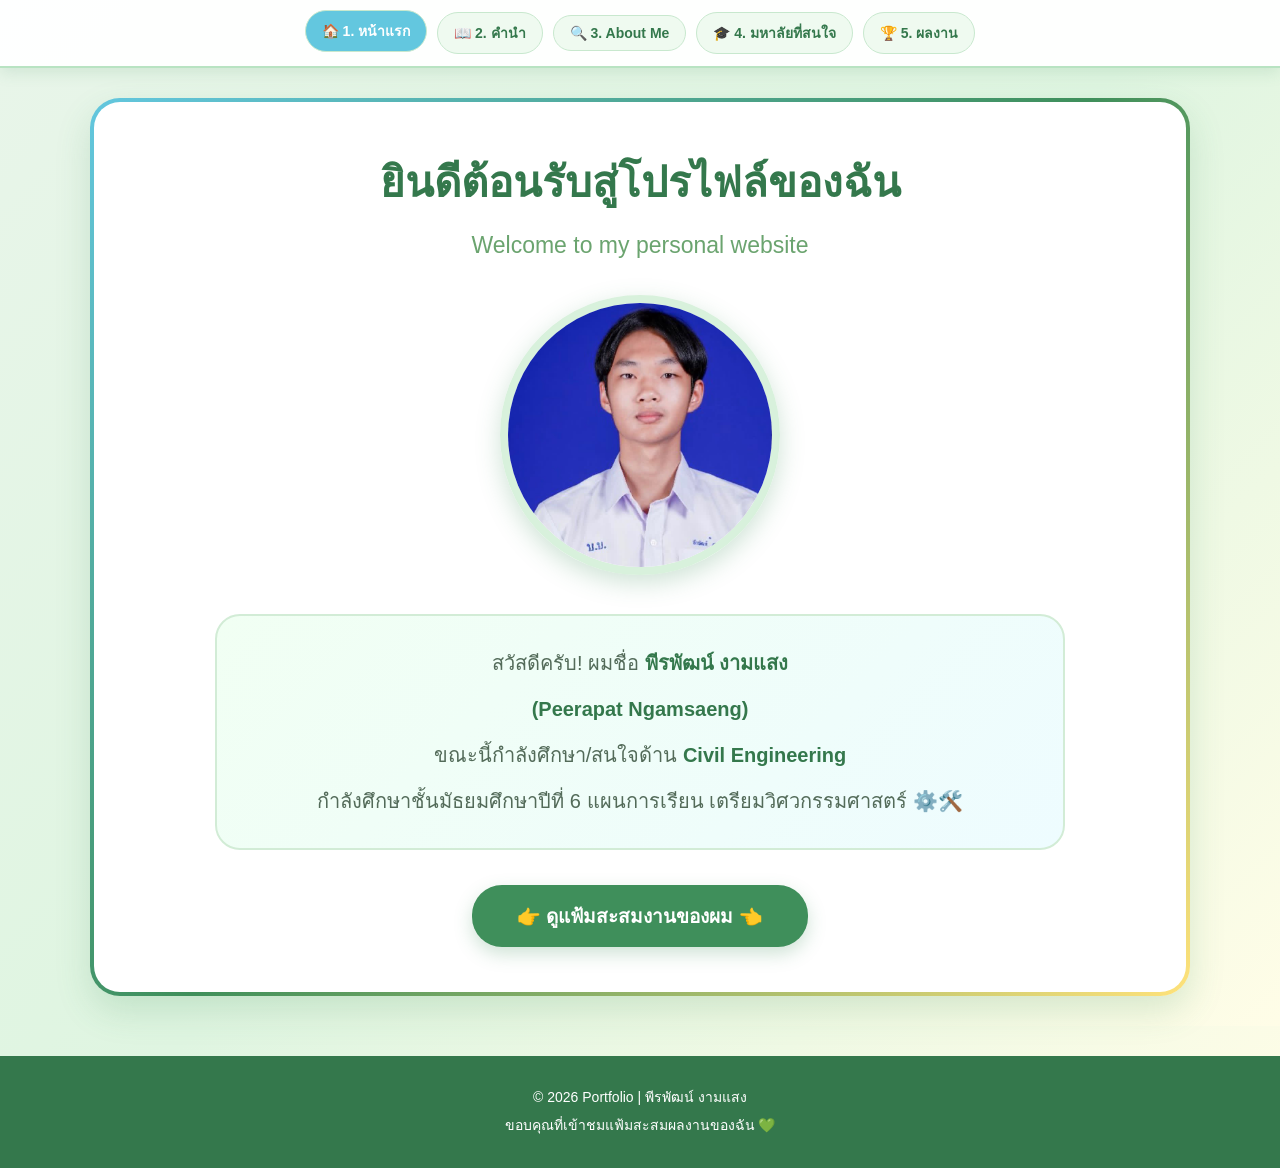
==== commit a0f2b0e2: "Update portfolio.html" ====
--- a/portfolio.html
+++ b/portfolio.html
@@ -68,6 +68,7 @@
 .page.active{
 
     display:block;
+
 }
 
 
@@ -87,15 +88,108 @@
 
 
 /* =====================================================
-   WELCOME PAGE
-   หน้าที่เปิดเว็บไซต์ครั้งแรก
+   NAVBAR
 ===================================================== */
 
+.navbar{
+
+    position:sticky;
+
+    top:0;
+
+    z-index:1000;
+
+    background:
+        rgba(
+            255,
+            255,
+            255,
+            .96
+        );
+
+    box-shadow:
+        0 4px 15px
+        rgba(
+            63,
+            143,
+            91,
+            .15
+        );
+
+    border-bottom:
+        2px solid #b8e3c2;
+}
+
+
+.nav-container{
+
+    max-width:1200px;
+
+    margin:auto;
+
+    padding:
+        12px 20px;
+
+    display:flex;
+
+    justify-content:center;
+
+    align-items:center;
+
+    flex-wrap:wrap;
+
+    gap:10px;
+}
+
+
+.nav-container button{
+
+    border:none;
+
+    cursor:pointer;
+
+    color:#34784c;
+
+    background:#effaf0;
+
+    padding:
+        9px 16px;
+
+    border-radius:25px;
+
+    font-size:14px;
+
+    font-weight:bold;
+
+    border:
+        1px solid #c8e8ce;
+
+    transition:.3s;
+}
+
+
+.nav-container button:hover,
+.nav-container button.active{
+
+    background:#63c7df;
+
+    color:white;
+
+    transform:
+        translateY(-2px);
+
+}
+
+
+/* =====================================================
+   WELCOME / PAGE 1
+===================================================== */
+
 #welcomePage{
 
     min-height:100vh;
 
-    display:flex;
+    display:none;
 
     justify-content:center;
 
@@ -112,12 +206,15 @@
             #dff5e1,
             #fffde7
         );
-}
-
-
-#welcomePage.hidden{
-
-    display:none;
+
+    animation:
+        fade .5s ease;
+}
+
+
+#welcomePage.active{
+
+    display:flex;
 
 }
 
@@ -266,6 +363,7 @@
 .welcome-text strong{
 
     color:#34784c;
+
 }
 
 
@@ -320,99 +418,6 @@
 
 
 /* =====================================================
-   NAVBAR
-===================================================== */
-
-.navbar{
-
-    position:sticky;
-
-    top:0;
-
-    z-index:1000;
-
-    background:
-        rgba(
-            255,
-            255,
-            255,
-            .96
-        );
-
-    box-shadow:
-        0 4px 15px
-        rgba(
-            63,
-            143,
-            91,
-            .15
-        );
-
-    border-bottom:
-        2px solid #b8e3c2;
-}
-
-
-.nav-container{
-
-    max-width:1200px;
-
-    margin:auto;
-
-    padding:
-        12px 20px;
-
-    display:flex;
-
-    justify-content:center;
-
-    align-items:center;
-
-    flex-wrap:wrap;
-
-    gap:10px;
-}
-
-
-.nav-container button{
-
-    border:none;
-
-    cursor:pointer;
-
-    color:#34784c;
-
-    background:#effaf0;
-
-    padding:
-        9px 16px;
-
-    border-radius:25px;
-
-    font-size:14px;
-
-    font-weight:bold;
-
-    border:
-        1px solid #c8e8ce;
-
-    transition:.3s;
-}
-
-
-.nav-container button:hover,
-.nav-container button.active{
-
-    background:#63c7df;
-
-    color:white;
-
-    transform:
-        translateY(-2px);
-}
-
-
-/* =====================================================
    HERO
 ===================================================== */
 
@@ -590,6 +595,7 @@
 
     transform:
         translateY(-3px);
+
 }
 
 
@@ -640,6 +646,7 @@
         12px auto 0;
 
     border-radius:10px;
+
 }
 
 
@@ -684,6 +691,7 @@
     margin-bottom:20px;
 
     text-align:justify;
+
 }
 
 
@@ -701,6 +709,7 @@
     gap:30px;
 
     align-items:start;
+
 }
 
 
@@ -725,6 +734,7 @@
         );
 
     text-align:center;
+
 }
 
 
@@ -742,6 +752,7 @@
 
     border:
         5px solid #e0f3e3;
+
 }
 
 
@@ -752,6 +763,7 @@
     color:#34784c;
 
     font-size:20px;
+
 }
 
 
@@ -760,6 +772,7 @@
     color:#6b9275;
 
     font-size:15px;
+
 }
 
 
@@ -771,6 +784,7 @@
         repeat(2,1fr);
 
     gap:16px;
+
 }
 
 
@@ -786,6 +800,7 @@
     padding:18px;
 
     min-height:90px;
+
 }
 
 
@@ -796,6 +811,7 @@
     font-size:17px;
 
     margin-bottom:5px;
+
 }
 
 
@@ -804,6 +820,7 @@
     color:#5e7764;
 
     font-size:15px;
+
 }
 
 
@@ -825,6 +842,7 @@
     border-radius:18px;
 
     padding:20px;
+
 }
 
 
@@ -833,6 +851,7 @@
     color:#34784c;
 
     margin-bottom:10px;
+
 }
 
 
@@ -841,6 +860,7 @@
     margin:7px 0;
 
     color:#536b59;
+
 }
 
 
@@ -880,6 +900,7 @@
     justify-content:center;
 
     align-items:center;
+
 }
 
 
@@ -892,6 +913,7 @@
     object-fit:contain;
 
     object-position:center;
+
 }
 
 
@@ -923,6 +945,7 @@
             91,
             .12
         );
+
 }
 
 
@@ -931,6 +954,7 @@
     font-size:60px;
 
     margin-bottom:15px;
+
 }
 
 
@@ -941,6 +965,7 @@
     font-size:25px;
 
     margin-bottom:10px;
+
 }
 
 
@@ -951,6 +976,7 @@
     font-size:17px;
 
     margin-bottom:8px;
+
 }
 
 
@@ -965,6 +991,7 @@
     flex-direction:column;
 
     gap:35px;
+
 }
 
 
@@ -991,6 +1018,7 @@
         );
 
     transition:.3s;
+
 }
 
 
@@ -1007,6 +1035,7 @@
             91,
             .18
         );
+
 }
 
 
@@ -1028,6 +1057,7 @@
     align-items:start;
 
     margin-bottom:25px;
+
 }
 
 
@@ -1049,6 +1079,7 @@
         4px solid #e0f3e3;
 
     background:#f8fff8;
+
 }
 
 
@@ -1057,6 +1088,7 @@
     font-size:40px;
 
     margin-bottom:8px;
+
 }
 
 
@@ -1067,6 +1099,7 @@
     font-size:24px;
 
     margin-bottom:10px;
+
 }
 
 
@@ -1077,6 +1110,7 @@
     font-size:16px;
 
     margin-bottom:12px;
+
 }
 
 
@@ -1097,6 +1131,7 @@
         2px solid #d2ecd6;
 
     border-radius:15px;
+
 }
 
 
@@ -1107,6 +1142,7 @@
     font-size:18px;
 
     margin-bottom:6px;
+
 }
 
 
@@ -1117,6 +1153,7 @@
     font-size:15px;
 
     margin:0;
+
 }
 
 
@@ -1131,6 +1168,7 @@
     margin-top:45px;
 
     padding-bottom:20px;
+
 }
 
 
@@ -1158,6 +1196,7 @@
     cursor:pointer;
 
     transition:.3s;
+
 }
 
 
@@ -1167,6 +1206,7 @@
 
     transform:
         translateY(-3px);
+
 }
 
 
@@ -1186,6 +1226,7 @@
         25px 15px;
 
     margin-top:30px;
+
 }
 
 
@@ -1194,6 +1235,7 @@
     margin:5px 0;
 
     font-size:14px;
+
 }
 
 
@@ -1278,65 +1320,42 @@
     }
 
 
-    .hero-card h1{
-
-        font-size:27px;
+    .section-title{
+
+        font-size:25px;
 
     }
 
 
-    .hero-card h2{
-
-        font-size:18px;
+    .about-info{
+
+        grid-template-columns:1fr;
 
     }
 
 
-    .hero-card img{
-
-        width:180px;
-
-        height:180px;
+    .contact-box{
+
+        grid-column:auto;
 
     }
 
 
-    .section-title{
-
-        font-size:25px;
+    .nav-container{
+
+        padding:10px;
+
+        gap:7px;
 
     }
 
 
-    .about-info{
-
-        grid-template-columns:1fr;
-
-    }
-
-
-    .contact-box{
-
-        grid-column:auto;
-
-    }
-
-
-    .nav-container{
-
-        padding:10px;
-
-        gap:7px;
-
-    }
-
-
     .nav-container button{
 
         font-size:12px;
 
         padding:
-            8px 11px;
+            8px 10px;
 
     }
 
@@ -1400,221 +1419,134 @@
 
 
 <!-- =====================================================
-     WELCOME PAGE
-     หน้าแรกที่เปิดเว็บไซต์
+     PAGE 1 : หน้าแรก
 ===================================================== -->
 
-<div id="welcomePage">
-
-
-    <div class="welcome-card">
-
-
-        <h1>
-            ยินดีต้อนรับสู่โปรไฟล์ของฉัน
-        </h1>
-
-
-        <div class="english">
-            Welcome to my personal website
-        </div>
-
-
-        <!-- รูปโปรไฟล์ -->
-
-        <img
-            class="welcome-photo"
-            src="5A8A4474-1299-42CB-8CC7-217448973047.jpeg"
-            alt="รูปโปรไฟล์ พีรพัฒน์ งามแสง"
-        >
-
-
-        <div class="welcome-text">
-
-
-            <p>
-                สวัสดีครับ! ผมชื่อ
-                <strong>พีรพัฒน์ งามแสง</strong>
-            </p>
-
-
-            <p>
-                <strong>
-                    (Peerapat Ngamsaeng)
-                </strong>
-            </p>
-
-
-            <p>
-                ขณะนี้กำลังศึกษา/สนใจด้าน
-                <strong>
-                    Civil Engineering
-                </strong>
-            </p>
-
-
-            <p>
-                กำลังศึกษาชั้นมัธยมศึกษาปีที่ 6
-                แผนการเรียน เตรียมวิศวกรรมศาสตร์
-                ⚙️🛠️
-            </p>
-
-
-        </div>
-
-
-        <!-- กดแล้วไปหน้าคำนำ -->
-
-        <button
-            class="welcome-button"
-            onclick="enterPortfolio()"
-        >
-
-            👉 ดูแฟ้มสะสมงานของผม 👈
-
-        </button>
-
-
-    </div>
-
-</div>
-
-
-
-<!-- =====================================================
-     PAGE 1 : คำนำ
-===================================================== -->
-
 <div
-    class="page"
+    class="page active"
     id="page1"
 >
 
-
-<nav class="navbar">
-
-    <div class="nav-container">
-
-
-        <button
-            onclick="showPage(1)"
-            class="active"
-        >
-            1. คำนำ📖
-        </button>
-
-
-        <button
-            onclick="showPage(2)"
-        >
-            2. About Me🔍
-        </button>
-
-
-        <button
-            onclick="showPage(3)"
-        >
-            3. มหาลัยในฝัน🎓
-        </button>
-
-
-        <button
-            onclick="showPage(4)"
-        >
-            4. ผลงาน🎖️
-        </button>
-
+    <nav class="navbar">
+
+        <div class="nav-container">
+
+            <button
+                onclick="showPage(1)"
+                class="active"
+            >
+                🏠 1. หน้าแรก
+            </button>
+
+            <button
+                onclick="showPage(2)"
+            >
+                📖 2. คำนำ
+            </button>
+
+            <button
+                onclick="showPage(3)"
+            >
+                🔍 3. About Me
+            </button>
+
+            <button
+                onclick="showPage(4)"
+            >
+                🎓 4. มหาลัยที่สนใจ
+            </button>
+
+            <button
+                onclick="showPage(5)"
+            >
+                🏆 5. ผลงาน
+            </button>
+
+        </div>
+
+    </nav>
+
+
+    <div id="welcomePage" class="active">
+
+        <div class="welcome-card">
+
+            <h1>
+                ยินดีต้อนรับสู่โปรไฟล์ของฉัน
+            </h1>
+
+            <div class="english">
+                Welcome to my personal website
+            </div>
+
+            <img
+                class="welcome-photo"
+                src="5A8A4474-1299-42CB-8CC7-217448973047.jpeg"
+                alt="รูปโปรไฟล์ พีรพัฒน์ งามแสง"
+            >
+
+            <div class="welcome-text">
+
+                <p>
+                    สวัสดีครับ! ผมชื่อ
+                    <strong>พีรพัฒน์ งามแสง</strong>
+                </p>
+
+                <p>
+                    <strong>
+                        (Peerapat Ngamsaeng)
+                    </strong>
+                </p>
+
+                <p>
+                    ขณะนี้กำลังศึกษา/สนใจด้าน
+                    <strong>
+                        Civil Engineering
+                    </strong>
+                </p>
+
+                <p>
+                    กำลังศึกษาชั้นมัธยมศึกษาปีที่ 6
+                    แผนการเรียน เตรียมวิศวกรรมศาสตร์
+                    ⚙️🛠️
+                </p>
+
+            </div>
+
+
+            <button
+                class="welcome-button"
+                onclick="showPage(2)"
+            >
+
+                👉 ดูแฟ้มสะสมงานของผม 👈
+
+            </button>
+
+        </div>
 
     </div>
 
-</nav>
-
-
-<section>
-
-
-    <h2 class="section-title">
-
-        1. คำนำ
-
-        <span></span>
-
-    </h2>
-
-
-    <div class="content-card">
-
+
+    <footer>
 
         <p>
-
-            แฟ้มสะสมผลงาน (Portfolio)
-            ฉบับนี้จัดทำขึ้นเพื่อรวบรวมประวัติส่วนตัว
-            ประวัติการศึกษา ผลงาน โครงงาน
-            และกิจกรรมที่ข้าพเจ้าได้เข้าร่วมตลอดช่วงที่ผ่านมา
-            โดยมีจุดมุ่งหมายเพื่อแสดงให้เห็นถึงความรู้
-            ความสามารถ ทักษะ และประสบการณ์ที่ได้สั่งสมมา
-            รวมถึงความสนใจและความตั้งใจในการศึกษาต่อ
-            ระดับอุดมศึกษา
-
+            © 2026 Portfolio |
+            พีรพัฒน์ งามแสง
         </p>
 
-
         <p>
-
-            ข้าพเจ้ามีความสนใจในด้านวิศวกรรมโยธา
-            และมีความมุ่งมั่นที่จะพัฒนาตนเอง
-            ให้มีความรู้ความสามารถในสาขานี้
-            แฟ้มสะสมผลงานเล่มนี้จึงเป็นส่วนหนึ่ง
-            ในการนำเสนอความตั้งใจ ความรับผิดชอบ
-            และความพยายามของข้าพเจ้า
-            ในการเตรียมความพร้อมสู่การศึกษาต่อ
-            และการประกอบอาชีพในอนาคต
-
+            ขอบคุณที่เข้าชมแฟ้มสะสมผลงานของฉัน 💚
         </p>
 
-
-    </div>
-
-
-    <div class="next-area">
-
-
-        <button
-            class="next-button"
-            onclick="showPage(2)"
-        >
-
-            ถัดไป → About Me
-
-        </button>
-
-
-    </div>
-
-
-</section>
-
-
-<footer>
-
-    <p>
-        © 2026 Portfolio |
-        พีรพัฒน์ งามแสง
-    </p>
-
-    <p>
-        ขอบคุณที่เข้าชมแฟ้มสะสมผลงานของฉัน 💚
-    </p>
-
-</footer>
-
+    </footer>
 
 </div>
 
 
 
 <!-- =====================================================
-     PAGE 2 : ABOUT ME
+     PAGE 2 : คำนำ
 ===================================================== -->
 
 <div
@@ -1622,261 +1554,114 @@
     id="page2"
 >
 
-
-<nav class="navbar">
-
-    <div class="nav-container">
-
-
-        <button
-            onclick="showPage(1)"
-        >
-            1. คำนำ📖
-        </button>
-
-
-        <button
-            onclick="showPage(2)"
-            class="active"
-        >
-            2. About Me🔍
-        </button>
-
-
-        <button
-            onclick="showPage(3)"
-        >
-            3. มหาลัยในฝัน🎓
-        </button>
-
-
-        <button
-            onclick="showPage(4)"
-        >
-            4. ผลงาน🎖️
-        </button>
-
-
-    </div>
-
-</nav>
-
-
-<section>
-
-
-    <h2 class="section-title">
-
-        2. About Me
-
-        <span></span>
-
-    </h2>
-
-
-    <div class="about-layout">
-
-
-        <div class="about-photo">
-
-
-            <img
-                src="5A8A4474-1299-42CB-8CC7-217448973047.jpeg"
-                alt="รูปภาพ About Me ของพีรพัฒน์ งามแสง"
+    <nav class="navbar">
+
+        <div class="nav-container">
+
+            <button onclick="showPage(1)">
+                🏠 1. หน้าแรก
+            </button>
+
+            <button
+                onclick="showPage(2)"
+                class="active"
             >
-
-
-            <h3>
-                พีรพัฒน์ งามแสง
-            </h3>
-
+                📖 2. คำนำ
+            </button>
+
+            <button onclick="showPage(3)">
+                🔍 3. About Me
+            </button>
+
+            <button onclick="showPage(4)">
+                🎓 4. มหาลัยที่สนใจ
+            </button>
+
+            <button onclick="showPage(5)">
+                🏆 5. ผลงาน
+            </button>
+
+        </div>
+
+    </nav>
+
+
+    <section>
+
+        <h2 class="section-title">
+
+            2. คำนำ
+
+            <span></span>
+
+        </h2>
+
+
+        <div class="content-card">
 
             <p>
-                Peerapat Ngamsaeng
+
+                แฟ้มสะสมผลงาน (Portfolio)
+                ฉบับนี้จัดทำขึ้นเพื่อรวบรวมประวัติส่วนตัว
+                ประวัติการศึกษา ผลงาน โครงงาน
+                และกิจกรรมที่ข้าพเจ้าได้เข้าร่วมตลอดช่วงที่ผ่านมา
+                โดยมีจุดมุ่งหมายเพื่อแสดงให้เห็นถึงความรู้
+                ความสามารถ ทักษะ และประสบการณ์ที่ได้สั่งสมมา
+                รวมถึงความสนใจและความตั้งใจในการศึกษาต่อ
+                ระดับอุดมศึกษา
+
             </p>
 
 
+            <p>
+
+                ข้าพเจ้ามีความสนใจในด้านวิศวกรรมโยธา
+                และมีความมุ่งมั่นที่จะพัฒนาตนเอง
+                ให้มีความรู้ความสามารถในสาขานี้
+                แฟ้มสะสมผลงานเล่มนี้จึงเป็นส่วนหนึ่ง
+                ในการนำเสนอความตั้งใจ ความรับผิดชอบ
+                และความพยายามของข้าพเจ้า
+                ในการเตรียมความพร้อมสู่การศึกษาต่อ
+                และการประกอบอาชีพในอนาคต
+
+            </p>
+
         </div>
 
 
-
-        <div class="about-info">
-
-
-            <div class="info-box">
-
-                <h3>
-                    ชื่อ–นามสกุล
-                </h3>
-
-                <p>
-                    พีรพัฒน์ งามแสง
-                </p>
-
-            </div>
-
-
-            <div class="info-box">
-
-                <h3>
-                    ชื่อภาษาอังกฤษ
-                </h3>
-
-                <p>
-                    Peerapat Ngamsaeng
-                </p>
-
-            </div>
-
-
-            <div class="info-box">
-
-                <h3>
-                    วันเดือนปีเกิด
-                </h3>
-
-                <p>
-                    10 กุมภาพันธ์ 2552
-                </p>
-
-            </div>
-
-
-            <div class="info-box">
-
-                <h3>
-                    ชื่อเล่น
-                </h3>
-
-                <p>
-                    พี
-                </p>
-
-            </div>
-
-
-            <div class="info-box">
-
-                <h3>
-                    อายุ
-                </h3>
-
-                <p>
-                    17 ปี
-                </p>
-
-            </div>
-
-
-            <div class="info-box">
-
-                <h3>
-                    แผนการเรียน
-                </h3>
-
-                <p>
-                    เตรียมวิศวกรรมศาสตร์
-                </p>
-
-            </div>
-
-
-            <div class="info-box">
-
-                <h3>
-                    ความสนใจ
-                </h3>
-
-                <p>
-                    วิศวกรรมศาสตร์
-                    สาขาวิศวกรรมโยธา
-                </p>
-
-            </div>
-
-
-            <div class="info-box">
-
-                <h3>
-                    เป้าหมาย
-                </h3>
-
-                <p>
-                    ศึกษาต่อระดับมหาวิทยาลัย
-                    และพัฒนาตนเองด้านวิศวกรรมโยธา
-                </p>
-
-            </div>
-
-
-            <div class="contact-box">
-
-
-                <h3>
-                    ช่องทางการติดต่อ
-                </h3>
-
-
-                <p>
-                    📞 เบอร์โทรศัพท์ :
-                    0659458414
-                </p>
-
-
-                <p>
-                    📧 Gmail :
-                    peerapayng@gmail.com
-                </p>
-
-
-            </div>
-
+        <div class="next-area">
+
+            <button
+                class="next-button"
+                onclick="showPage(3)"
+            >
+                ถัดไป → About Me
+            </button>
 
         </div>
 
-
-    </div>
-
-
-    <div class="next-area">
-
-
-        <button
-            class="next-button"
-            onclick="showPage(3)"
-        >
-
-            ถัดไป → มหาลัยในฝัน
-
-        </button>
-
-
-    </div>
-
-
-</section>
-
-
-<footer>
-
-    <p>
-        © 2026 Portfolio |
-        พีรพัฒน์ งามแสง
-    </p>
-
-    <p>
-        ขอบคุณที่เข้าชมแฟ้มสะสมผลงานของฉัน 💚
-    </p>
-
-</footer>
-
+    </section>
+
+
+    <footer>
+
+        <p>
+            © 2026 Portfolio |
+            พีรพัฒน์ งามแสง
+        </p>
+
+        <p>
+            ขอบคุณที่เข้าชมแฟ้มสะสมผลงานของฉัน 💚
+        </p>
+
+    </footer>
 
 </div>
 
 
 
 <!-- =====================================================
-     PAGE 3 : DREAM UNIVERSITY
+     PAGE 3 : ABOUT ME
 ===================================================== -->
 
 <div
@@ -1884,145 +1669,236 @@
     id="page3"
 >
 
-
-<nav class="navbar">
-
-    <div class="nav-container">
-
-
-        <button
-            onclick="showPage(1)"
-        >
-            1. คำนำ📖
-        </button>
-
-
-        <button
-            onclick="showPage(2)"
-        >
-            2. About Me🔍
-        </button>
-
-
-        <button
-            onclick="showPage(3)"
-            class="active"
-        >
-            3. มหาลัยในฝัน🎓
-        </button>
-
-
-        <button
-            onclick="showPage(4)"
-        >
-            4. ผลงาน🎖️
-        </button>
-
-
-    </div>
-
-</nav>
-
-
-<section>
-
-
-    <h2 class="section-title">
-
-        3. มหาลัยในฝัน
-
-        <span></span>
-
-    </h2>
-
-
-    <div class="university-photo">
-
-
-        <img
-            src="B688BF5E-C38B-4031-B968-6978433438A3.jpeg"
-            alt="มหาวิทยาลัยในฝัน"
-        >
-
-
-    </div>
-
-
-    <div class="dream-card">
-
-
-        <div class="icon">
-            🎓
+    <nav class="navbar">
+
+        <div class="nav-container">
+
+            <button onclick="showPage(1)">
+                🏠 1. หน้าแรก
+            </button>
+
+            <button onclick="showPage(2)">
+                📖 2. คำนำ
+            </button>
+
+            <button
+                onclick="showPage(3)"
+                class="active"
+            >
+                🔍 3. About Me
+            </button>
+
+            <button onclick="showPage(4)">
+                🎓 4. มหาลัยที่สนใจ
+            </button>
+
+            <button onclick="showPage(5)">
+                🏆 5. ผลงาน
+            </button>
+
         </div>
 
-
-        <h3>
-
-            สถาบันเทคโนโลยีพระจอมเกล้าเจ้าคุณทหารลาดกระบัง
-
-        </h3>
-
+    </nav>
+
+
+    <section>
+
+        <h2 class="section-title">
+
+            3. About Me
+
+            <span></span>
+
+        </h2>
+
+
+        <div class="about-layout">
+
+
+            <div class="about-photo">
+
+                <img
+                    src="5A8A4474-1299-42CB-8CC7-217448973047.jpeg"
+                    alt="รูปภาพ About Me ของพีรพัฒน์ งามแสง"
+                >
+
+                <h3>
+                    พีรพัฒน์ งามแสง
+                </h3>
+
+                <p>
+                    Peerapat Ngamsaeng
+                </p>
+
+            </div>
+
+
+            <div class="about-info">
+
+
+                <div class="info-box">
+
+                    <h3>
+                        ชื่อ–นามสกุล
+                    </h3>
+
+                    <p>
+                        พีรพัฒน์ งามแสง
+                    </p>
+
+                </div>
+
+
+                <div class="info-box">
+
+                    <h3>
+                        ชื่อภาษาอังกฤษ
+                    </h3>
+
+                    <p>
+                        Peerapat Ngamsaeng
+                    </p>
+
+                </div>
+
+
+                <div class="info-box">
+
+                    <h3>
+                        วันเดือนปีเกิด
+                    </h3>
+
+                    <p>
+                        10 กุมภาพันธ์ 2552
+                    </p>
+
+                </div>
+
+
+                <div class="info-box">
+
+                    <h3>
+                        ชื่อเล่น
+                    </h3>
+
+                    <p>
+                        พี
+                    </p>
+
+                </div>
+
+
+                <div class="info-box">
+
+                    <h3>
+                        อายุ
+                    </h3>
+
+                    <p>
+                        17 ปี
+                    </p>
+
+                </div>
+
+
+                <div class="info-box">
+
+                    <h3>
+                        แผนการเรียน
+                    </h3>
+
+                    <p>
+                        เตรียมวิศวกรรมศาสตร์
+                    </p>
+
+                </div>
+
+
+                <div class="info-box">
+
+                    <h3>
+                        ความสนใจ
+                    </h3>
+
+                    <p>
+                        วิศวกรรมศาสตร์
+                        สาขาวิศวกรรมโยธา
+                    </p>
+
+                </div>
+
+
+                <div class="info-box">
+
+                    <h3>
+                        เป้าหมาย
+                    </h3>
+
+                    <p>
+                        ศึกษาต่อระดับมหาวิทยาลัย
+                        และพัฒนาตนเองด้านวิศวกรรมโยธา
+                    </p>
+
+                </div>
+
+
+                <div class="contact-box">
+
+                    <h3>
+                        ช่องทางการติดต่อ
+                    </h3>
+
+                    <p>
+                        📞 เบอร์โทรศัพท์ :
+                        0659458414
+                    </p>
+
+                    <p>
+                        📧 Gmail :
+                        peerapayng@gmail.com
+                    </p>
+
+                </div>
+
+
+            </div>
+
+        </div>
+
+
+        <div class="next-area">
+
+            <button
+                class="next-button"
+                onclick="showPage(4)"
+            >
+                ถัดไป → มหาลัยที่สนใจ
+            </button>
+
+        </div>
+
+    </section>
+
+
+    <footer>
 
         <p>
-            คณะวิศวกรรมศาสตร์
+            © 2026 Portfolio |
+            พีรพัฒน์ งามแสง
         </p>
 
-
         <p>
-            สาขาวิศวกรรมโยธา
+            ขอบคุณที่เข้าชมแฟ้มสะสมผลงานของฉัน 💚
         </p>
 
-
-        <p>
-
-            มุ่งมั่นพัฒนาความรู้และทักษะ
-            เพื่อเป็นวิศวกรที่มีคุณภาพในอนาคต
-
-        </p>
-
-
-    </div>
-
-
-    <div class="next-area">
-
-
-        <button
-            class="next-button"
-            onclick="showPage(4)"
-        >
-
-            ถัดไป → ผลงาน
-
-        </button>
-
-
-    </div>
-
-
-</section>
-
-
-<footer>
-
-    <p>
-        © 2026 Portfolio |
-        พีรพัฒน์ งามแสง
-    </p>
-
-    <p>
-        ขอบคุณที่เข้าชมแฟ้มสะสมผลงานของฉัน 💚
-    </p>
-
-</footer>
-
+    </footer>
 
 </div>
 
 
 
 <!-- =====================================================
-     PAGE 4 : PROJECTS
+     PAGE 4 : มหาลัยที่สนใจ
 ===================================================== -->
 
 <div
@@ -2030,418 +1906,494 @@
     id="page4"
 >
 
-
-<nav class="navbar">
-
-    <div class="nav-container">
-
-
-        <button
-            onclick="showPage(1)"
-        >
-            1. คำนำ📖
-        </button>
-
-
-        <button
-            onclick="showPage(2)"
-        >
-            2. About Me🔍
-        </button>
-
-
-        <button
-            onclick="showPage(3)"
-        >
-            3. มหาลัยในฝัน🎓
-        </button>
-
-
-        <button
-            onclick="showPage(4)"
-            class="active"
-        >
-            4. ผลงาน🎖️
-        </button>
-
-
-    </div>
-
-</nav>
-
-
-<section>
-
-
-    <h2 class="section-title">
-
-        4. ผลงาน
-
-        <span></span>
-
-    </h2>
-
-
-    <div class="project-grid">
-
-
-        <!-- =================================================
-             PROJECT 1
-        ================================================= -->
-
-        <div class="project-card">
-
-
-            <div class="project-images">
-
-
-                <img
-                    src="IMG_6589.jpeg"
-                    alt="เกียรติบัตร CIVIL ENGINEERING OPEN HOUSE 2024"
-                >
-
-
-                <img
-                    src="IMG_6595.jpeg"
-                    alt="รูปกิจกรรม CIVIL ENGINEERING OPEN HOUSE 2024"
-                >
-
-
+    <nav class="navbar">
+
+        <div class="nav-container">
+
+            <button onclick="showPage(1)">
+                🏠 1. หน้าแรก
+            </button>
+
+            <button onclick="showPage(2)">
+                📖 2. คำนำ
+            </button>
+
+            <button onclick="showPage(3)">
+                🔍 3. About Me
+            </button>
+
+            <button
+                onclick="showPage(4)"
+                class="active"
+            >
+                🎓 4. มหาลัยที่สนใจ
+            </button>
+
+            <button onclick="showPage(5)">
+                🏆 5. ผลงาน
+            </button>
+
+        </div>
+
+    </nav>
+
+
+    <section>
+
+        <h2 class="section-title">
+
+            4. มหาลัยที่สนใจ
+
+            <span></span>
+
+        </h2>
+
+
+        <div class="university-photo">
+
+            <img
+                src="B688BF5E-C38B-4031-B968-6978433438A3.jpeg"
+                alt="มหาวิทยาลัยที่สนใจ"
+            >
+
+        </div>
+
+
+        <div class="dream-card">
+
+            <div class="icon">
+                🎓
             </div>
 
 
-            <div class="project-icon">
-                🏗️
+            <h3>
+
+                สถาบันเทคโนโลยีพระจอมเกล้าเจ้าคุณทหารลาดกระบัง
+
+            </h3>
+
+
+            <p>
+                คณะวิศวกรรมศาสตร์
+            </p>
+
+
+            <p>
+                สาขาวิศวกรรมโยธา
+            </p>
+
+
+            <p>
+
+                มุ่งมั่นพัฒนาความรู้และทักษะ
+                เพื่อเป็นวิศวกรที่มีคุณภาพในอนาคต
+
+            </p>
+
+        </div>
+
+
+        <div class="next-area">
+
+            <button
+                class="next-button"
+                onclick="showPage(5)"
+            >
+                ถัดไป → ผลงาน
+            </button>
+
+        </div>
+
+    </section>
+
+
+    <footer>
+
+        <p>
+            © 2026 Portfolio |
+            พีรพัฒน์ งามแสง
+        </p>
+
+        <p>
+            ขอบคุณที่เข้าชมแฟ้มสะสมผลงานของฉัน 💚
+        </p>
+
+    </footer>
+
+</div>
+
+
+
+<!-- =====================================================
+     PAGE 5 : ผลงาน
+===================================================== -->
+
+<div
+    class="page"
+    id="page5"
+>
+
+    <nav class="navbar">
+
+        <div class="nav-container">
+
+            <button onclick="showPage(1)">
+                🏠 1. หน้าแรก
+            </button>
+
+            <button onclick="showPage(2)">
+                📖 2. คำนำ
+            </button>
+
+            <button onclick="showPage(3)">
+                🔍 3. About Me
+            </button>
+
+            <button onclick="showPage(4)">
+                🎓 4. มหาลัยที่สนใจ
+            </button>
+
+            <button
+                onclick="showPage(5)"
+                class="active"
+            >
+                🏆 5. ผลงาน
+            </button>
+
+        </div>
+
+    </nav>
+
+
+    <section>
+
+        <h2 class="section-title">
+
+            5. ผลงาน
+
+            <span></span>
+
+        </h2>
+
+
+        <div class="project-grid">
+
+
+            <!-- =================================================
+                 PROJECT 1
+            ================================================= -->
+
+            <div class="project-card">
+
+                <div class="project-images">
+
+                    <img
+                        src="IMG_6589.jpeg"
+                        alt="เกียรติบัตร CIVIL ENGINEERING OPEN HOUSE 2024"
+                    >
+
+                    <img
+                        src="IMG_6595.jpeg"
+                        alt="รูปกิจกรรม CIVIL ENGINEERING OPEN HOUSE 2024"
+                    >
+
+                </div>
+
+
+                <div class="project-icon">
+                    🏗️
+                </div>
+
+
+                <h3>
+
+                    เข้าร่วมกิจกรรม
+                    CIVIL ENGINEERING OPEN HOUSE 2024
+
+                </h3>
+
+
+                <p>
+
+                    เข้าร่วมกิจกรรม Workshop
+                    จากภาควิชาวิศวกรรมโยธา
+                    ในโครงการ KMUTT Engineering Open House 2024
+                    ระหว่างวันที่ 4–6 ตุลาคม 2567
+                    ณ มหาวิทยาลัยเทคโนโลยีพระจอมเกล้าธนบุรี
+                    เพื่อเรียนรู้เกี่ยวกับวิศวกรรมโยธา
+                    และเตรียมความพร้อมสู่การศึกษาต่อ
+                    ในระดับมหาวิทยาลัย
+
+                </p>
+
+
+                <div class="skill-box">
+
+                    <h4>
+                        🧠 ทักษะที่ได้รับจากกิจกรรม
+                    </h4>
+
+                    <p>
+
+                        ได้เรียนรู้พื้นฐานและลักษณะงาน
+                        ด้านวิศวกรรมโยธา
+                        ฝึกการคิดวิเคราะห์และการแก้ปัญหาอย่างเป็นระบบ
+                        พัฒนาทักษะการเรียนรู้จากการลงมือปฏิบัติจริง
+                        การทำงานร่วมกับผู้อื่น
+                        และการนำความรู้ด้านวิศวกรรมไปประยุกต์ใช้
+
+                    </p>
+
+                </div>
+
             </div>
 
 
-            <h3>
-
-                เข้าร่วมกิจกรรม
-                CIVIL ENGINEERING OPEN HOUSE 2024
-
-            </h3>
-
-
-            <p>
-
-                เข้าร่วมกิจกรรม Workshop
-                จากภาควิชาวิศวกรรมโยธา
-                ในโครงการ KMUTT Engineering Open House 2024
-                ระหว่างวันที่ 4–6 ตุลาคม 2567
-                ณ มหาวิทยาลัยเทคโนโลยีพระจอมเกล้าธนบุรี
-                เพื่อเรียนรู้เกี่ยวกับวิศวกรรมโยธา
-                และเตรียมความพร้อมสู่การศึกษาต่อ
-                ในระดับมหาวิทยาลัย
-
-            </p>
-
-
-            <div class="skill-box">
-
-
-                <h4>
-                    🧠 ทักษะที่ได้รับจากกิจกรรม
-                </h4>
+
+            <!-- =================================================
+                 PROJECT 2
+            ================================================= -->
+
+            <div class="project-card">
+
+                <div class="project-images">
+
+                    <img
+                        src="0A05BD70-2F44-458F-B931-57DEA740F482.jpeg"
+                        alt="เกียรติบัตรกิจกรรมที่ 2"
+                    >
+
+                    <img
+                        src="IMG_6596.jpeg"
+                        alt="รูปกิจกรรมที่ 2"
+                    >
+
+                </div>
+
+
+                <div class="project-icon">
+                    📚
+                </div>
+
+
+                <h3>
+
+                    การเข้าร่วมกิจกรรม
+                    ส่งเสริมความรู้และการเรียนรู้
+
+                </h3>
 
 
                 <p>
 
-                    ได้เรียนรู้พื้นฐานและลักษณะงาน
-                    ด้านวิศวกรรมโยธา
-                    ฝึกการคิดวิเคราะห์และการแก้ปัญหาอย่างเป็นระบบ
-                    พัฒนาทักษะการเรียนรู้จากการลงมือปฏิบัติจริง
-                    การทำงานร่วมกับผู้อื่น
-                    และการนำความรู้ด้านวิศวกรรมไปประยุกต์ใช้
+                    เข้าร่วมกิจกรรมที่ส่งเสริมการเรียนรู้
+                    และเปิดโอกาสให้ได้พัฒนาความสามารถของตนเอง
+                    ผ่านการทำกิจกรรมและการแลกเปลี่ยนประสบการณ์
+                    กับผู้อื่น
 
                 </p>
 
 
+                <div class="skill-box">
+
+                    <h4>
+                        🧠 ทักษะที่ได้รับจากกิจกรรม
+                    </h4>
+
+                    <p>
+
+                        ได้พัฒนาทักษะการสื่อสาร
+                        การทำงานร่วมกับผู้อื่น
+                        การรับฟังความคิดเห็น
+                        การตรงต่อเวลา
+                        และการเรียนรู้ด้วยตนเอง
+
+                    </p>
+
+                </div>
+
             </div>
 
 
+
+            <!-- =================================================
+                 PROJECT 3
+            ================================================= -->
+
+            <div class="project-card">
+
+                <div class="project-images">
+
+                    <img
+                        src="IMG_6593.jpeg"
+                        alt="เกียรติบัตร Workshop วิศวกรรมอุตสาหการ"
+                    >
+
+                    <img
+                        src="IMG_6594.jpeg"
+                        alt="รูปกิจกรรม Workshop วิศวกรรมอุตสาหการ"
+                    >
+
+                </div>
+
+
+                <div class="project-icon">
+                    ⚙️
+                </div>
+
+
+                <h3>
+
+                    เข้าร่วมกิจกรรม Workshop
+                    จากภาควิชาวิศวกรรมอุตสาหการ
+
+                </h3>
+
+
+                <p>
+
+                    เข้าร่วมกิจกรรม Workshop
+                    จากภาควิชาวิศวกรรมอุตสาหการ
+                    คณะวิศวกรรมศาสตร์
+                    มหาวิทยาลัยเทคโนโลยีพระจอมเกล้าธนบุรี
+                    ในโครงการ KMUTT Engineering Open House 2024
+                    ระหว่างวันที่ 4–6 ตุลาคม 2567
+                    เพื่อเรียนรู้เกี่ยวกับวิศวกรรมอุตสาหการ
+                    และพัฒนาความรู้ด้านวิศวกรรม
+
+                </p>
+
+
+                <div class="skill-box">
+
+                    <h4>
+                        🧠 ทักษะที่ได้รับจากกิจกรรม
+                    </h4>
+
+                    <p>
+
+                        ได้เรียนรู้เกี่ยวกับพื้นฐานวิศวกรรมอุตสาหการ
+                        ฝึกการคิดวิเคราะห์และการแก้ปัญหาอย่างเป็นระบบ
+                        พัฒนาทักษะการสังเกต
+                        การทำงานร่วมกับผู้อื่น
+                        และการเรียนรู้จากการลงมือปฏิบัติจริง
+                        รวมถึงการนำความรู้ด้านวิศวกรรมไปประยุกต์ใช้
+
+                    </p>
+
+                </div>
+
+            </div>
+
+
+
+            <!-- =================================================
+                 PROJECT 4
+            ================================================= -->
+
+            <div class="project-card">
+
+                <div class="project-images">
+
+                    <img
+                        src="ECFFA138-13B8-4294-B1A9-BDB9384BB3D1.jpeg"
+                        alt="เกียรติบัตร Workshop การทดสอบวัสดุวิศวกรรมโยธา"
+                    >
+
+                    <img
+                        src="IMG_6597.jpeg"
+                        alt="รูปกิจกรรม Workshop การทดสอบวัสดุวิศวกรรมโยธา"
+                    >
+
+                </div>
+
+
+                <div class="project-icon">
+                    🏗️
+                </div>
+
+
+                <h3>
+
+                    เข้าร่วม Workshop
+                    หัวข้อ
+                    การทดสอบวัสดุวิศวกรรมโยธา [Non-EE]
+
+                </h3>
+
+
+                <p>
+
+                    เข้าร่วม Workshop หัวข้อ
+                    การทดสอบวัสดุวิศวกรรมโยธา [Non-EE]
+                    ในงาน K-ENGINEERING WORLD TOUR AND
+                    COMPETENCY CHALLENGE 2026
+                    จัดโดยคณะวิศวกรรมศาสตร์
+                    สถาบันเทคโนโลยีพระจอมเกล้าเจ้าคุณทหารลาดกระบัง
+                    เมื่อวันที่ 5 กรกฎาคม 2569
+
+                </p>
+
+
+                <div class="skill-box">
+
+                    <h4>
+                        🧠 ทักษะที่ได้รับจากกิจกรรม
+                    </h4>
+
+
+                    <p>
+
+                        ได้เรียนรู้เกี่ยวกับวัสดุที่ใช้
+                        ในงานวิศวกรรมโยธา
+                        และหลักการทดสอบวัสดุเบื้องต้น
+                        ฝึกการสังเกต การวิเคราะห์
+                        และการคิดอย่างเป็นระบบ
+                        ได้พัฒนาทักษะการเรียนรู้
+                        จากการลงมือปฏิบัติจริง
+                        รวมถึงการนำความรู้ด้านวิศวกรรม
+                        ไปประยุกต์ใช้
+                        และเห็นแนวทางการศึกษาต่อ
+                        ในสาขาวิศวกรรมโยธา
+
+                    </p>
+
+                </div>
+
+            </div>
+
+
         </div>
 
 
-
-        <!-- =================================================
-             PROJECT 2
-        ================================================= -->
-
-        <div class="project-card">
-
-
-            <div class="project-images">
-
-
-                <img
-                    src="0A05BD70-2F44-458F-B931-57DEA740F482.jpeg"
-                    alt="เกียรติบัตรกิจกรรมที่ 2"
-                >
-
-
-                <img
-                    src="IMG_6596.jpeg"
-                    alt="รูปกิจกรรมที่ 2"
-                >
-
-
-            </div>
-
-
-            <div class="project-icon">
-                📚
-            </div>
-
-
-            <h3>
-
-                การเข้าร่วมกิจกรรม
-                ส่งเสริมความรู้และการเรียนรู้
-
-            </h3>
-
-
-            <p>
-
-                เข้าร่วมกิจกรรมที่ส่งเสริมการเรียนรู้
-                และเปิดโอกาสให้ได้พัฒนาความสามารถของตนเอง
-                ผ่านการทำกิจกรรมและการแลกเปลี่ยนประสบการณ์
-                กับผู้อื่น
-
-            </p>
-
-
-            <div class="skill-box">
-
-
-                <h4>
-                    🧠 ทักษะที่ได้รับจากกิจกรรม
-                </h4>
-
-
-                <p>
-
-                    ได้พัฒนาทักษะการสื่อสาร
-                    การทำงานร่วมกับผู้อื่น
-                    การรับฟังความคิดเห็น
-                    การตรงต่อเวลา
-                    และการเรียนรู้ด้วยตนเอง
-
-                </p>
-
-
-            </div>
-
+        <div class="next-area">
+
+            <button
+                class="next-button"
+                onclick="showPage(1)"
+            >
+
+                🏠 กลับหน้าหลัก
+
+            </button>
 
         </div>
 
-
-
-        <!-- =================================================
-             PROJECT 3
-        ================================================= -->
-
-        <div class="project-card">
-
-
-            <div class="project-images">
-
-
-                <img
-                    src="IMG_6593.jpeg"
-                    alt="เกียรติบัตร Workshop วิศวกรรมอุตสาหการ"
-                >
-
-
-                <img
-                    src="IMG_6594.jpeg"
-                    alt="รูปกิจกรรม Workshop วิศวกรรมอุตสาหการ"
-                >
-
-
-            </div>
-
-
-            <div class="project-icon">
-                ⚙️
-            </div>
-
-
-            <h3>
-
-                เข้าร่วมกิจกรรม Workshop
-                จากภาควิชาวิศวกรรมอุตสาหการ
-
-            </h3>
-
-
-            <p>
-
-                เข้าร่วมกิจกรรม Workshop
-                จากภาควิชาวิศวกรรมอุตสาหการ
-                คณะวิศวกรรมศาสตร์
-                มหาวิทยาลัยเทคโนโลยีพระจอมเกล้าธนบุรี
-                ในโครงการ KMUTT Engineering Open House 2024
-                ระหว่างวันที่ 4–6 ตุลาคม 2567
-                เพื่อเรียนรู้เกี่ยวกับวิศวกรรมอุตสาหการ
-                และพัฒนาความรู้ด้านวิศวกรรม
-
-            </p>
-
-
-            <div class="skill-box">
-
-
-                <h4>
-                    🧠 ทักษะที่ได้รับจากกิจกรรม
-                </h4>
-
-
-                <p>
-
-                    ได้เรียนรู้เกี่ยวกับพื้นฐานวิศวกรรมอุตสาหการ
-                    ฝึกการคิดวิเคราะห์และการแก้ปัญหาอย่างเป็นระบบ
-                    พัฒนาทักษะการสังเกต
-                    การทำงานร่วมกับผู้อื่น
-                    และการเรียนรู้จากการลงมือปฏิบัติจริง
-                    รวมถึงการนำความรู้ด้านวิศวกรรมไปประยุกต์ใช้
-
-                </p>
-
-
-            </div>
-
-
-        </div>
-
-
-
-        <!-- =================================================
-             PROJECT 4
-        ================================================= -->
-
-        <div class="project-card">
-
-
-            <div class="project-images">
-
-
-                <img
-                    src="ECFFA138-13B8-4294-B1A9-BDB9384BB3D1.jpeg"
-                    alt="เกียรติบัตร Workshop การทดสอบวัสดุวิศวกรรมโยธา"
-                >
-
-
-                <img
-                    src="IMG_6597.jpeg"
-                    alt="รูปกิจกรรม Workshop การทดสอบวัสดุวิศวกรรมโยธา"
-                >
-
-
-            </div>
-
-
-            <div class="project-icon">
-                🏗️
-            </div>
-
-
-            <h3>
-
-                เข้าร่วม Workshop
-                หัวข้อ
-                การทดสอบวัสดุวิศวกรรมโยธา [Non-EE]
-
-            </h3>
-
-
-            <p>
-
-                เข้าร่วม Workshop หัวข้อ
-                การทดสอบวัสดุวิศวกรรมโยธา [Non-EE]
-                ในงาน K-ENGINEERING WORLD TOUR AND
-                COMPETENCY CHALLENGE 2026
-                จัดโดยคณะวิศวกรรมศาสตร์
-                สถาบันเทคโนโลยีพระจอมเกล้าเจ้าคุณทหารลาดกระบัง
-                เมื่อวันที่ 5 กรกฎาคม 2569
-
-            </p>
-
-
-            <div class="skill-box">
-
-
-                <h4>
-                    🧠 ทักษะที่ได้รับจากกิจกรรม
-                </h4>
-
-
-                <p>
-
-                    ได้เรียนรู้เกี่ยวกับวัสดุที่ใช้
-                    ในงานวิศวกรรมโยธา
-                    และหลักการทดสอบวัสดุเบื้องต้น
-                    ฝึกการสังเกต การวิเคราะห์
-                    และการคิดอย่างเป็นระบบ
-                    ได้พัฒนาทักษะการเรียนรู้
-                    จากการลงมือปฏิบัติจริง
-                    รวมถึงการนำความรู้ด้านวิศวกรรม
-                    ไปประยุกต์ใช้
-                    และเห็นแนวทางการศึกษาต่อ
-                    ในสาขาวิศวกรรมโยธา
-
-                </p>
-
-
-            </div>
-
-
-        </div>
-
-
-    </div>
-
-
-    <!-- =================================================
-         กลับไปคำนำ
-    ================================================= -->
-
-    <div class="next-area">
-
-
-        <button
-            class="next-button"
-            onclick="showPage(1)"
-        >
-
-            📖 กลับไปหน้าคำนำ
-
-        </button>
-
-
-    </div>
-
-
-</section>
-
-
-<footer>
-
-
-    <p>
-        © 2026 Portfolio |
-        พีรพัฒน์ งามแสง
-    </p>
-
-
-    <p>
-        ขอบคุณที่เข้าชมแฟ้มสะสมผลงานของฉัน 💚
-    </p>
-
-
-</footer>
-
+    </section>
+
+
+    <footer>
+
+        <p>
+            © 2026 Portfolio |
+            พีรพัฒน์ งามแสง
+        </p>
+
+        <p>
+            ขอบคุณที่เข้าชมแฟ้มสะสมผลงานของฉัน 💚
+        </p>
+
+    </footer>
 
 </div>
 
@@ -2453,59 +2405,26 @@
 
 <script>
 
-
 /* =====================================================
-   เมื่อกด "ดูแฟ้มสะสมงานของผม"
-   ให้ซ่อนหน้า Welcome และเปิดหน้าคำนำ
+   เปลี่ยนหน้า
 ===================================================== */
 
-function enterPortfolio(){
-
-    const welcome =
-        document.getElementById(
-            "welcomePage"
-        );
-
-
-    welcome.classList.add(
-        "hidden"
-    );
-
-
-    showPage(1);
-
-}
-
-
-
-/* =====================================================
-   เปลี่ยนหน้า Portfolio
-===================================================== */
-
 function showPage(pageNumber){
 
-    /* เลือกทุกหน้า */
+    /* ซ่อนทุกหน้า */
 
     const pages =
-        document.querySelectorAll(
-            ".page"
-        );
-
-
-    /* ซ่อนทุกหน้า */
-
-    pages.forEach(
-        function(page){
-
-            page.classList.remove(
-                "active"
-            );
-
-        }
-    );
-
-
-    /* เลือกหน้าที่ต้องการ */
+        document.querySelectorAll(".page");
+
+
+    pages.forEach(function(page){
+
+        page.classList.remove("active");
+
+    });
+
+
+    /* แสดงหน้าที่เลือก */
 
     const selectedPage =
         document.getElementById(
@@ -2513,18 +2432,58 @@
         );
 
 
-    /* แสดงหน้าที่เลือก */
-
     if(selectedPage){
 
-        selectedPage.classList.add(
-            "active"
-        );
+        selectedPage.classList.add("active");
 
     }
 
 
-    /* เลื่อนขึ้นบนสุด */
+    /* อัปเดตปุ่มเมนูทุกหน้า */
+
+    const allButtons =
+        document.querySelectorAll(
+            ".nav-container button"
+        );
+
+
+    allButtons.forEach(function(button){
+
+        button.classList.remove("active");
+
+    });
+
+
+    /*
+       หาปุ่มลำดับเดียวกับหน้าที่เลือก
+       ใน navbar ของหน้าปัจจุบัน
+    */
+
+    const currentNav =
+        selectedPage.querySelector(
+            ".nav-container"
+        );
+
+
+    if(currentNav){
+
+        const buttons =
+            currentNav.querySelectorAll(
+                "button"
+            );
+
+        if(buttons[pageNumber - 1]){
+
+            buttons[
+                pageNumber - 1
+            ].classList.add("active");
+
+        }
+
+    }
+
+
+    /* เลื่อนขึ้นด้านบน */
 
     window.scrollTo({
 
@@ -2535,6 +2494,20 @@
     });
 
 }
+
+
+/* =====================================================
+   เริ่มต้นเว็บไซต์
+===================================================== */
+
+document.addEventListener(
+    "DOMContentLoaded",
+    function(){
+
+        showPage(1);
+
+    }
+);
 
 </script>
 
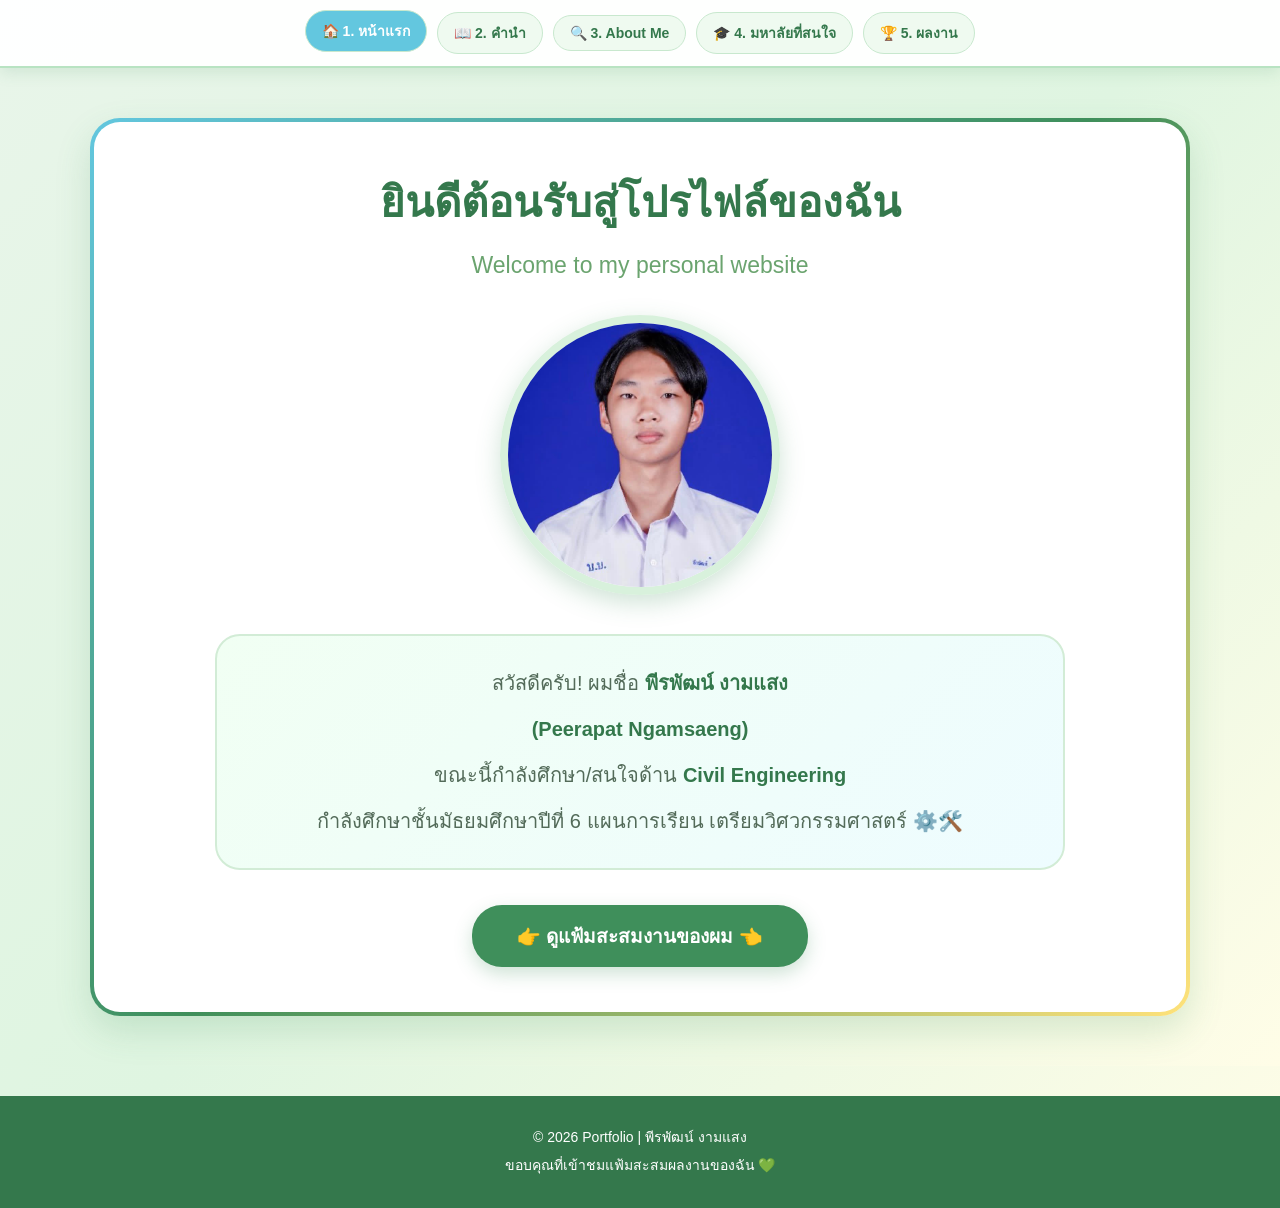
==== commit bebd53ff: "Update portfolio.html" ====
--- a/portfolio.html
+++ b/portfolio.html
@@ -1,5 +1,6 @@
 <!DOCTYPE html>
 <html lang="th">
+
 <head>
 
 <meta charset="UTF-8">
@@ -7,9 +8,8 @@
 <meta name="viewport"
       content="width=device-width, initial-scale=1.0">
 
-<title>
-    Portfolio | พีรพัฒน์ งามแสง
-</title>
+<title>หน้าแรก</title>
+
 
 <style>
 
@@ -187,9 +187,10 @@
 
 #welcomePage{
 
-    min-height:100vh;
-
-    display:none;
+    min-height:
+        calc(100vh - 70px);
+
+    display:flex;
 
     justify-content:center;
 
@@ -197,7 +198,8 @@
 
     text-align:center;
 
-    padding:30px 20px;
+    padding:
+        50px 20px;
 
     background:
         linear-gradient(
@@ -207,8 +209,6 @@
             #fffde7
         );
 
-    animation:
-        fade .5s ease;
 }
 
 
@@ -852,6 +852,7 @@
 
     margin-bottom:10px;
 
+
 }
 
 
@@ -1438,24 +1439,28 @@
                 🏠 1. หน้าแรก
             </button>
 
+
             <button
                 onclick="showPage(2)"
             >
                 📖 2. คำนำ
             </button>
 
+
             <button
                 onclick="showPage(3)"
             >
                 🔍 3. About Me
             </button>
 
+
             <button
                 onclick="showPage(4)"
             >
                 🎓 4. มหาลัยที่สนใจ
             </button>
 
+
             <button
                 onclick="showPage(5)"
             >
@@ -1467,17 +1472,27 @@
     </nav>
 
 
-    <div id="welcomePage" class="active">
+    <div
+        id="welcomePage"
+        class="active"
+    >
 
         <div class="welcome-card">
 
+
             <h1>
+
                 ยินดีต้อนรับสู่โปรไฟล์ของฉัน
+
             </h1>
 
+
             <div class="english">
+
                 Welcome to my personal website
+
             </div>
+
 
             <img
                 class="welcome-photo"
@@ -1485,31 +1500,47 @@
                 alt="รูปโปรไฟล์ พีรพัฒน์ งามแสง"
             >
 
+
             <div class="welcome-text">
 
+
                 <p>
+
                     สวัสดีครับ! ผมชื่อ
-                    <strong>พีรพัฒน์ งามแสง</strong>
+                    <strong>
+                        พีรพัฒน์ งามแสง
+                    </strong>
+
                 </p>
 
+
                 <p>
+
                     <strong>
                         (Peerapat Ngamsaeng)
                     </strong>
+
                 </p>
 
+
                 <p>
+
                     ขณะนี้กำลังศึกษา/สนใจด้าน
                     <strong>
                         Civil Engineering
                     </strong>
+
                 </p>
 
+
                 <p>
+
                     กำลังศึกษาชั้นมัธยมศึกษาปีที่ 6
                     แผนการเรียน เตรียมวิศวกรรมศาสตร์
                     ⚙️🛠️
+
                 </p>
+
 
             </div>
 
@@ -1523,6 +1554,7 @@
 
             </button>
 
+
         </div>
 
     </div>
@@ -1531,12 +1563,17 @@
     <footer>
 
         <p>
+
             © 2026 Portfolio |
             พีรพัฒน์ งามแสง
+
         </p>
 
+
         <p>
+
             ขอบคุณที่เข้าชมแฟ้มสะสมผลงานของฉัน 💚
+
         </p>
 
     </footer>
@@ -1558,28 +1595,52 @@
 
         <div class="nav-container">
 
-            <button onclick="showPage(1)">
+
+            <button
+                onclick="showPage(1)"
+            >
+
                 🏠 1. หน้าแรก
-            </button>
+
+            </button>
+
 
             <button
                 onclick="showPage(2)"
                 class="active"
             >
+
                 📖 2. คำนำ
-            </button>
-
-            <button onclick="showPage(3)">
+
+            </button>
+
+
+            <button
+                onclick="showPage(3)"
+            >
+
                 🔍 3. About Me
-            </button>
-
-            <button onclick="showPage(4)">
+
+            </button>
+
+
+            <button
+                onclick="showPage(4)"
+            >
+
                 🎓 4. มหาลัยที่สนใจ
-            </button>
-
-            <button onclick="showPage(5)">
+
+            </button>
+
+
+            <button
+                onclick="showPage(5)"
+            >
+
                 🏆 5. ผลงาน
-            </button>
+
+            </button>
+
 
         </div>
 
@@ -1588,6 +1649,7 @@
 
     <section>
 
+
         <h2 class="section-title">
 
             2. คำนำ
@@ -1598,6 +1660,7 @@
 
 
         <div class="content-card">
+
 
             <p>
 
@@ -1626,33 +1689,46 @@
 
             </p>
 
+
         </div>
 
 
         <div class="next-area">
+
 
             <button
                 class="next-button"
                 onclick="showPage(3)"
             >
+
                 ถัดไป → About Me
-            </button>
+
+            </button>
+
 
         </div>
 
+
     </section>
 
 
     <footer>
 
+
         <p>
+
             © 2026 Portfolio |
             พีรพัฒน์ งามแสง
+
         </p>
 
+
         <p>
+
             ขอบคุณที่เข้าชมแฟ้มสะสมผลงานของฉัน 💚
+
         </p>
+
 
     </footer>
 
@@ -1673,28 +1749,52 @@
 
         <div class="nav-container">
 
-            <button onclick="showPage(1)">
+
+            <button
+                onclick="showPage(1)"
+            >
+
                 🏠 1. หน้าแรก
-            </button>
-
-            <button onclick="showPage(2)">
+
+            </button>
+
+
+            <button
+                onclick="showPage(2)"
+            >
+
                 📖 2. คำนำ
-            </button>
+
+            </button>
+
 
             <button
                 onclick="showPage(3)"
                 class="active"
             >
+
                 🔍 3. About Me
-            </button>
-
-            <button onclick="showPage(4)">
+
+            </button>
+
+
+            <button
+                onclick="showPage(4)"
+            >
+
                 🎓 4. มหาลัยที่สนใจ
-            </button>
-
-            <button onclick="showPage(5)">
+
+            </button>
+
+
+            <button
+                onclick="showPage(5)"
+            >
+
                 🏆 5. ผลงาน
-            </button>
+
+            </button>
+
 
         </div>
 
@@ -1703,6 +1803,7 @@
 
     <section>
 
+
         <h2 class="section-title">
 
             3. About Me
@@ -1716,19 +1817,27 @@
 
 
             <div class="about-photo">
+
 
                 <img
                     src="5A8A4474-1299-42CB-8CC7-217448973047.jpeg"
                     alt="รูปภาพ About Me ของพีรพัฒน์ งามแสง"
                 >
 
+
                 <h3>
+
                     พีรพัฒน์ งามแสง
+
                 </h3>
 
+
                 <p>
+
                     Peerapat Ngamsaeng
+
                 </p>
+
 
             </div>
 
@@ -1863,33 +1972,46 @@
 
             </div>
 
+
         </div>
 
 
         <div class="next-area">
+
 
             <button
                 class="next-button"
                 onclick="showPage(4)"
             >
+
                 ถัดไป → มหาลัยที่สนใจ
-            </button>
+
+            </button>
+
 
         </div>
 
+
     </section>
 
 
     <footer>
 
+
         <p>
+
             © 2026 Portfolio |
             พีรพัฒน์ งามแสง
+
         </p>
 
+
         <p>
+
             ขอบคุณที่เข้าชมแฟ้มสะสมผลงานของฉัน 💚
+
         </p>
+
 
     </footer>
 
@@ -1910,28 +2032,52 @@
 
         <div class="nav-container">
 
-            <button onclick="showPage(1)">
+
+            <button
+                onclick="showPage(1)"
+            >
+
                 🏠 1. หน้าแรก
-            </button>
-
-            <button onclick="showPage(2)">
+
+            </button>
+
+
+            <button
+                onclick="showPage(2)"
+            >
+
                 📖 2. คำนำ
-            </button>
-
-            <button onclick="showPage(3)">
+
+            </button>
+
+
+            <button
+                onclick="showPage(3)"
+            >
+
                 🔍 3. About Me
-            </button>
+
+            </button>
+
 
             <button
                 onclick="showPage(4)"
                 class="active"
             >
+
                 🎓 4. มหาลัยที่สนใจ
-            </button>
-
-            <button onclick="showPage(5)">
+
+            </button>
+
+
+            <button
+                onclick="showPage(5)"
+            >
+
                 🏆 5. ผลงาน
-            </button>
+
+            </button>
+
 
         </div>
 
@@ -1940,6 +2086,7 @@
 
     <section>
 
+
         <h2 class="section-title">
 
             4. มหาลัยที่สนใจ
@@ -1950,16 +2097,19 @@
 
 
         <div class="university-photo">
+
 
             <img
                 src="B688BF5E-C38B-4031-B968-6978433438A3.jpeg"
                 alt="มหาวิทยาลัยที่สนใจ"
             >
 
+
         </div>
 
 
         <div class="dream-card">
+
 
             <div class="icon">
                 🎓
@@ -1974,12 +2124,16 @@
 
 
             <p>
+
                 คณะวิศวกรรมศาสตร์
+
             </p>
 
 
             <p>
+
                 สาขาวิศวกรรมโยธา
+
             </p>
 
 
@@ -1990,33 +2144,46 @@
 
             </p>
 
+
         </div>
 
 
         <div class="next-area">
+
 
             <button
                 class="next-button"
                 onclick="showPage(5)"
             >
+
                 ถัดไป → ผลงาน
-            </button>
+
+            </button>
+
 
         </div>
 
+
     </section>
 
 
     <footer>
 
+
         <p>
+
             © 2026 Portfolio |
             พีรพัฒน์ งามแสง
+
         </p>
 
+
         <p>
+
             ขอบคุณที่เข้าชมแฟ้มสะสมผลงานของฉัน 💚
+
         </p>
+
 
     </footer>
 
@@ -2037,28 +2204,52 @@
 
         <div class="nav-container">
 
-            <button onclick="showPage(1)">
+
+            <button
+                onclick="showPage(1)"
+            >
+
                 🏠 1. หน้าแรก
-            </button>
-
-            <button onclick="showPage(2)">
+
+            </button>
+
+
+            <button
+                onclick="showPage(2)"
+            >
+
                 📖 2. คำนำ
-            </button>
-
-            <button onclick="showPage(3)">
+
+            </button>
+
+
+            <button
+                onclick="showPage(3)"
+            >
+
                 🔍 3. About Me
-            </button>
-
-            <button onclick="showPage(4)">
+
+            </button>
+
+
+            <button
+                onclick="showPage(4)"
+            >
+
                 🎓 4. มหาลัยที่สนใจ
-            </button>
+
+            </button>
+
 
             <button
                 onclick="showPage(5)"
                 class="active"
             >
+
                 🏆 5. ผลงาน
-            </button>
+
+            </button>
+
 
         </div>
 
@@ -2066,6 +2257,7 @@
 
 
     <section>
+
 
         <h2 class="section-title">
 
@@ -2083,19 +2275,24 @@
                  PROJECT 1
             ================================================= -->
 
+
             <div class="project-card">
 
+
                 <div class="project-images">
+
 
                     <img
                         src="IMG_6589.jpeg"
                         alt="เกียรติบัตร CIVIL ENGINEERING OPEN HOUSE 2024"
                     >
 
+
                     <img
                         src="IMG_6595.jpeg"
                         alt="รูปกิจกรรม CIVIL ENGINEERING OPEN HOUSE 2024"
                     >
+
 
                 </div>
 
@@ -2129,9 +2326,13 @@
 
                 <div class="skill-box">
 
+
                     <h4>
+
                         🧠 ทักษะที่ได้รับจากกิจกรรม
+
                     </h4>
+
 
                     <p>
 
@@ -2144,7 +2345,9 @@
 
                     </p>
 
+
                 </div>
+
 
             </div>
 
@@ -2154,20 +2357,25 @@
                  PROJECT 2
             ================================================= -->
 
+
             <div class="project-card">
 
+
                 <div class="project-images">
+
 
                     <img
                         src="0A05BD70-2F44-458F-B931-57DEA740F482.jpeg"
                         alt="เกียรติบัตรกิจกรรมที่ 2"
                     >
 
+
                     <img
                         src="IMG_6596.jpeg"
                         alt="รูปกิจกรรมที่ 2"
                     >
 
+
                 </div>
 
 
@@ -2196,9 +2404,13 @@
 
                 <div class="skill-box">
 
+
                     <h4>
+
                         🧠 ทักษะที่ได้รับจากกิจกรรม
+
                     </h4>
+
 
                     <p>
 
@@ -2210,7 +2422,9 @@
 
                     </p>
 
+
                 </div>
+
 
             </div>
 
@@ -2220,19 +2434,24 @@
                  PROJECT 3
             ================================================= -->
 
+
             <div class="project-card">
 
+
                 <div class="project-images">
+
 
                     <img
                         src="IMG_6593.jpeg"
                         alt="เกียรติบัตร Workshop วิศวกรรมอุตสาหการ"
                     >
 
+
                     <img
                         src="IMG_6594.jpeg"
                         alt="รูปกิจกรรม Workshop วิศวกรรมอุตสาหการ"
                     >
+
 
                 </div>
 
@@ -2266,9 +2485,13 @@
 
                 <div class="skill-box">
 
+
                     <h4>
+
                         🧠 ทักษะที่ได้รับจากกิจกรรม
+
                     </h4>
+
 
                     <p>
 
@@ -2281,7 +2504,9 @@
 
                     </p>
 
+
                 </div>
+
 
             </div>
 
@@ -2291,19 +2516,24 @@
                  PROJECT 4
             ================================================= -->
 
+
             <div class="project-card">
 
+
                 <div class="project-images">
+
 
                     <img
                         src="ECFFA138-13B8-4294-B1A9-BDB9384BB3D1.jpeg"
                         alt="เกียรติบัตร Workshop การทดสอบวัสดุวิศวกรรมโยธา"
                     >
 
+
                     <img
                         src="IMG_6597.jpeg"
                         alt="รูปกิจกรรม Workshop การทดสอบวัสดุวิศวกรรมโยธา"
                     >
+
 
                 </div>
 
@@ -2337,8 +2567,11 @@
 
                 <div class="skill-box">
 
+
                     <h4>
+
                         🧠 ทักษะที่ได้รับจากกิจกรรม
+
                     </h4>
 
 
@@ -2358,8 +2591,10 @@
 
                     </p>
 
+
                 </div>
 
+
             </div>
 
 
@@ -2367,6 +2602,7 @@
 
 
         <div class="next-area">
+
 
             <button
                 class="next-button"
@@ -2377,21 +2613,30 @@
 
             </button>
 
+
         </div>
 
+
     </section>
 
 
     <footer>
 
+
         <p>
+
             © 2026 Portfolio |
             พีรพัฒน์ งามแสง
+
         </p>
 
+
         <p>
+
             ขอบคุณที่เข้าชมแฟ้มสะสมผลงานของฉัน 💚
+
         </p>
+
 
     </footer>
 
@@ -2405,13 +2650,37 @@
 
 <script>
 
+
 /* =====================================================
-   เปลี่ยนหน้า
+   ชื่อหน้าเว็บบนแท็บ Safari / Browser
 ===================================================== */
 
+const pageTitles = {
+
+    1: "หน้าแรก",
+
+    2: "คำนำ",
+
+    3: "About Me",
+
+    4: "มหาลัยที่สนใจ",
+
+    5: "ผลงาน"
+
+};
+
+
+
+/* =====================================================
+   ฟังก์ชันเปลี่ยนหน้า
+===================================================== */
+
 function showPage(pageNumber){
 
-    /* ซ่อนทุกหน้า */
+
+    /* -------------------------------------------------
+       ซ่อนทุกหน้า
+    ------------------------------------------------- */
 
     const pages =
         document.querySelectorAll(".page");
@@ -2424,7 +2693,10 @@
     });
 
 
-    /* แสดงหน้าที่เลือก */
+
+    /* -------------------------------------------------
+       เลือกหน้าที่ต้องการเปิด
+    ------------------------------------------------- */
 
     const selectedPage =
         document.getElementById(
@@ -2432,14 +2704,38 @@
         );
 
 
-    if(selectedPage){
-
-        selectedPage.classList.add("active");
+    /* ถ้าไม่พบหน้า ให้หยุดการทำงาน */
+
+    if(!selectedPage){
+
+        return;
 
     }
 
 
-    /* อัปเดตปุ่มเมนูทุกหน้า */
+
+    /* แสดงหน้าที่เลือก */
+
+    selectedPage.classList.add("active");
+
+
+
+    /* -------------------------------------------------
+       เปลี่ยนชื่อบนแท็บ Browser
+    ------------------------------------------------- */
+
+    if(pageTitles[pageNumber]){
+
+        document.title =
+            pageTitles[pageNumber];
+
+    }
+
+
+
+    /* -------------------------------------------------
+       ลบสถานะ active จากปุ่มทั้งหมด
+    ------------------------------------------------- */
 
     const allButtons =
         document.querySelectorAll(
@@ -2454,10 +2750,10 @@
     });
 
 
-    /*
-       หาปุ่มลำดับเดียวกับหน้าที่เลือก
-       ใน navbar ของหน้าปัจจุบัน
-    */
+
+    /* -------------------------------------------------
+       ทำให้ปุ่มของหน้าปัจจุบันเป็น active
+    ------------------------------------------------- */
 
     const currentNav =
         selectedPage.querySelector(
@@ -2466,12 +2762,14 @@
 
 
     if(currentNav){
+
 
         const buttons =
             currentNav.querySelectorAll(
                 "button"
             );
 
+
         if(buttons[pageNumber - 1]){
 
             buttons[
@@ -2480,10 +2778,14 @@
 
         }
 
+
     }
 
 
-    /* เลื่อนขึ้นด้านบน */
+
+    /* -------------------------------------------------
+       เลื่อนกลับไปด้านบนของหน้า
+    ------------------------------------------------- */
 
     window.scrollTo({
 
@@ -2496,8 +2798,10 @@
 }
 
 
+
 /* =====================================================
-   เริ่มต้นเว็บไซต์
+   เปิดเว็บไซต์ครั้งแรก
+   ให้เริ่มที่ "หน้าแรก"
 ===================================================== */
 
 document.addEventListener(
@@ -2509,8 +2813,10 @@
     }
 );
 
+
 </script>
 
 
 </body>
+
 </html>
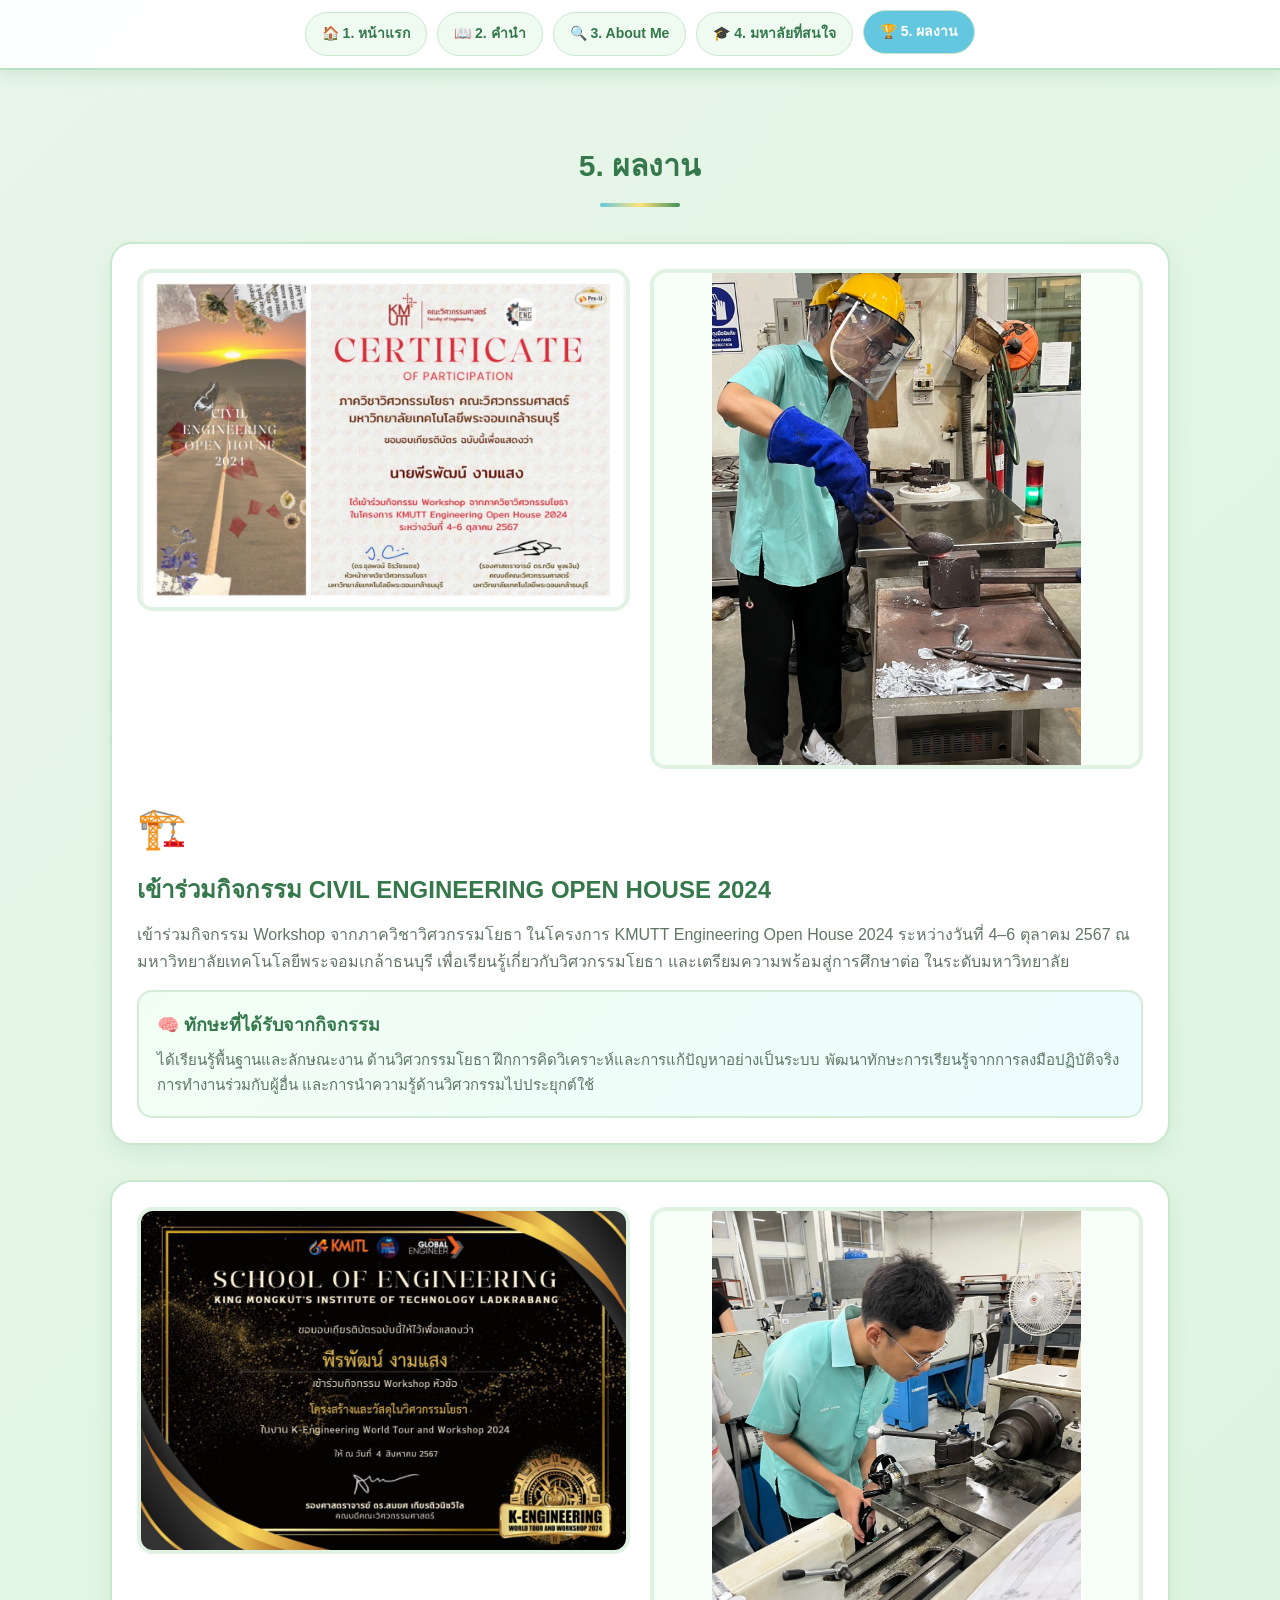
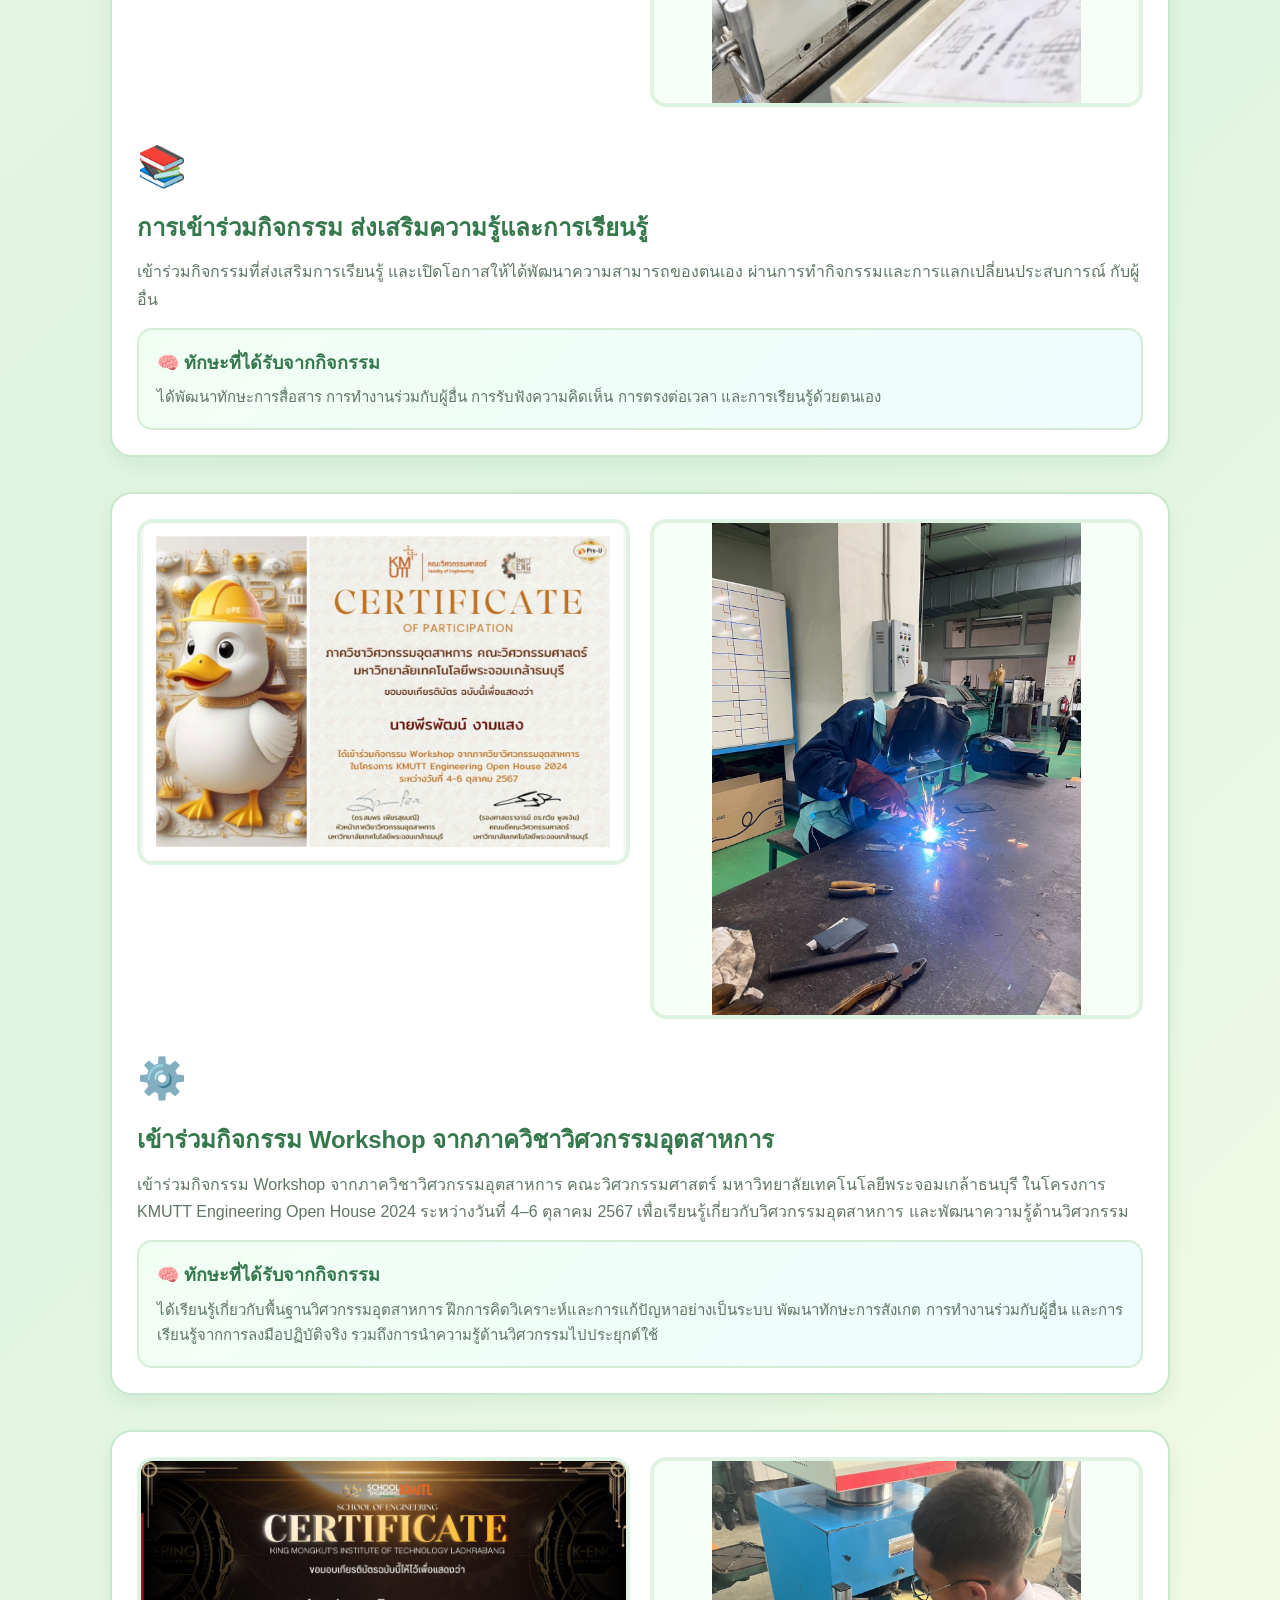
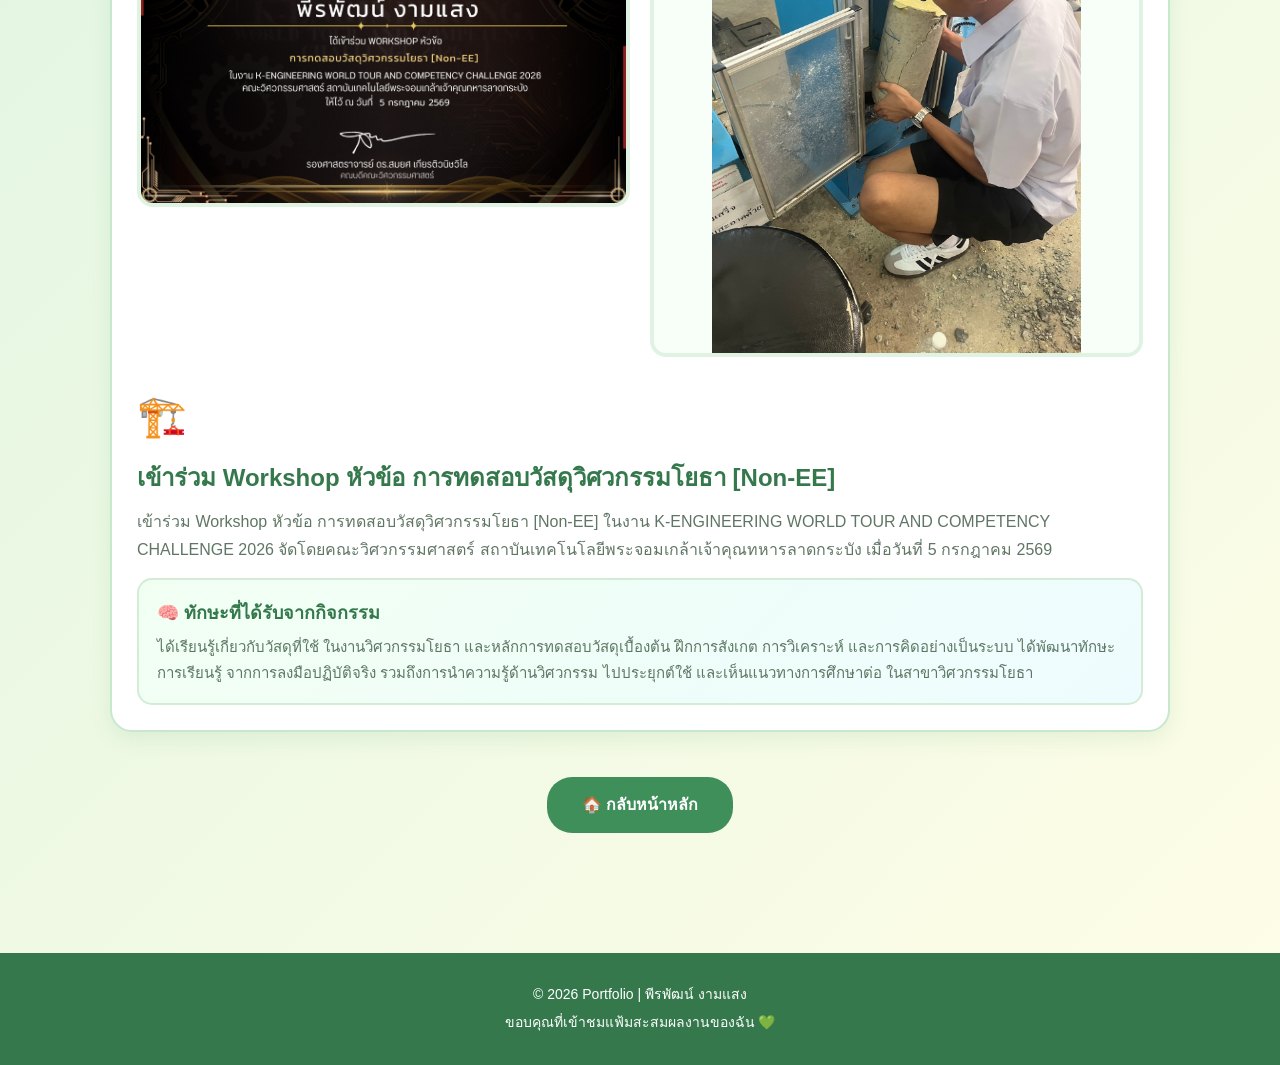
==== commit d0f8f9e4: "Update portfolio.html" ====
--- a/portfolio.html
+++ b/portfolio.html
@@ -8,2813 +8,388 @@
 <meta name="viewport"
       content="width=device-width, initial-scale=1.0">
 
-<title>หน้าแรก</title>
-
-
-<style>
-
-/* =====================================================
-   RESET
-===================================================== */
-
-*{
-    box-sizing:border-box;
-    margin:0;
-    padding:0;
-    scroll-behavior:smooth;
-}
-
-
-/* =====================================================
-   BODY
-===================================================== */
-
-body{
-
-    font-family:
-        Arial,
-        Tahoma,
-        sans-serif;
-
-    background:
-        linear-gradient(
-            135deg,
-            #e8f5e9,
-            #dff5e1,
-            #fffde7
-        );
-
-    color:#31543c;
-
-    line-height:1.7;
-}
-
-
-/* =====================================================
-   PAGE SYSTEM
-===================================================== */
-
-.page{
-
-    display:none;
-
-    min-height:100vh;
-
-    animation:
-        fade .5s ease;
-}
-
-
-.page.active{
-
-    display:block;
-
-}
-
-
-@keyframes fade{
-
-    from{
-        opacity:0;
-        transform:translateY(15px);
-    }
-
-    to{
-        opacity:1;
-        transform:translateY(0);
-    }
-
-}
-
-
-/* =====================================================
-   NAVBAR
-===================================================== */
-
-.navbar{
-
-    position:sticky;
-
-    top:0;
-
-    z-index:1000;
-
-    background:
-        rgba(
-            255,
-            255,
-            255,
-            .96
-        );
-
-    box-shadow:
-        0 4px 15px
-        rgba(
-            63,
-            143,
-            91,
-            .15
-        );
-
-    border-bottom:
-        2px solid #b8e3c2;
-}
-
-
-.nav-container{
-
-    max-width:1200px;
-
-    margin:auto;
-
-    padding:
-        12px 20px;
-
-    display:flex;
-
-    justify-content:center;
-
-    align-items:center;
-
-    flex-wrap:wrap;
-
-    gap:10px;
-}
-
-
-.nav-container button{
-
-    border:none;
-
-    cursor:pointer;
-
-    color:#34784c;
-
-    background:#effaf0;
-
-    padding:
-        9px 16px;
-
-    border-radius:25px;
-
-    font-size:14px;
-
-    font-weight:bold;
-
-    border:
-        1px solid #c8e8ce;
-
-    transition:.3s;
-}
-
-
-.nav-container button:hover,
-.nav-container button.active{
-
-    background:#63c7df;
-
-    color:white;
-
-    transform:
-        translateY(-2px);
-
-}
-
-
-/* =====================================================
-   WELCOME / PAGE 1
-===================================================== */
-
-#welcomePage{
-
-    min-height:
-        calc(100vh - 70px);
-
-    display:flex;
-
-    justify-content:center;
-
-    align-items:center;
-
-    text-align:center;
-
-    padding:
-        50px 20px;
-
-    background:
-        linear-gradient(
-            135deg,
-            #e8f5e9,
-            #dff5e1,
-            #fffde7
-        );
-
-}
-
-
-#welcomePage.active{
-
-    display:flex;
-
-}
-
-
-.welcome-card{
-
-    width:100%;
-
-    max-width:1100px;
-
-    background:
-        rgba(
-            255,
-            255,
-            255,
-            .96
-        );
-
-    padding:
-        45px 25px;
-
-    border-radius:30px;
-
-    border:
-        4px solid transparent;
-
-    background-image:
-
-        linear-gradient(
-            #fff,
-            #fff
-        ),
-
-        linear-gradient(
-            135deg,
-            #63c7df,
-            #3f8f5b,
-            #ffe27a
-        );
-
-    background-origin:
-        border-box;
-
-    background-clip:
-        padding-box,
-        border-box;
-
-    box-shadow:
-        0 15px 35px
-        rgba(
-            63,
-            143,
-            91,
-            .18
-        );
-}
-
-
-.welcome-card h1{
-
-    color:#34784c;
-
-    font-size:42px;
-
-    margin-bottom:8px;
-}
-
-
-.welcome-card .english{
-
-    color:#6ba46f;
-
-    font-size:23px;
-
-    margin-bottom:30px;
-}
-
-
-.welcome-photo{
-
-    width:280px;
-
-    height:280px;
-
-    object-fit:cover;
-
-    border-radius:50%;
-
-    border:
-        8px solid #d8f1dc;
-
-    box-shadow:
-        0 8px 25px
-        rgba(
-            63,
-            143,
-            91,
-            .25
-        );
-
-    margin-bottom:30px;
-}
-
-
-.welcome-text{
-
-    max-width:850px;
-
-    margin:0 auto;
-
-    background:
-        linear-gradient(
-            135deg,
-            #f1fff3,
-            #eefcff
-        );
-
-    border:
-        2px solid #d2ecd6;
-
-    border-radius:25px;
-
-    padding:
-        30px 25px;
-
-}
-
-
-.welcome-text p{
-
-    color:#536b59;
-
-    font-size:20px;
-
-    margin-bottom:12px;
-}
-
-
-.welcome-text p:last-child{
-
-    margin-bottom:0;
-
-}
-
-
-.welcome-text strong{
-
-    color:#34784c;
-
-}
-
-
-/* =====================================================
-   WELCOME BUTTON
-===================================================== */
-
-.welcome-button{
-
-    display:inline-block;
-
-    margin-top:35px;
-
-    padding:
-        16px 45px;
-
-    background:#3f8f5b;
-
-    color:white;
-
-    border:none;
-
-    border-radius:30px;
-
-    font-weight:bold;
-
-    font-size:19px;
-
-    cursor:pointer;
-
-    transition:.3s;
-
-    box-shadow:
-        0 7px 18px
-        rgba(
-            63,
-            143,
-            91,
-            .25
-        );
-}
-
-
-.welcome-button:hover{
-
-    background:#63c7df;
-
-    transform:
-        translateY(-3px);
-
-}
-
-
-/* =====================================================
-   HERO
-===================================================== */
-
-.hero{
-
-    min-height:
-        calc(100vh - 70px);
-
-    display:flex;
-
-    justify-content:center;
-
-    align-items:center;
-
-    text-align:center;
-
-    padding:
-        50px 20px;
-}
-
-
-.hero-card{
-
-    width:100%;
-
-    max-width:850px;
-
-    background:
-        rgba(
-            255,
-            255,
-            255,
-            .94
-        );
-
-    padding:
-        45px 25px;
-
-    border-radius:30px;
-
-    border:
-        4px solid transparent;
-
-    background-image:
-
-        linear-gradient(
-            #fff,
-            #fff
-        ),
-
-        linear-gradient(
-            135deg,
-            #63c7df,
-            #3f8f5b,
-            #ffe27a
-        );
-
-    background-origin:
-        border-box;
-
-    background-clip:
-        padding-box,
-        border-box;
-
-    box-shadow:
-        0 15px 35px
-        rgba(
-            63,
-            143,
-            91,
-            .18
-        );
-}
-
-
-.hero-card img{
-
-    width:220px;
-
-    height:220px;
-
-    object-fit:cover;
-
-    border-radius:50%;
-
-    border:
-        7px solid #d8f1dc;
-
-    box-shadow:
-        0 8px 20px
-        rgba(
-            63,
-            143,
-            91,
-            .2
-        );
-
-    margin-bottom:20px;
-}
-
-
-.hero-card h1{
-
-    color:#34784c;
-
-    font-size:36px;
-
-    margin-bottom:8px;
-}
-
-
-.hero-card h2{
-
-    color:#63aebe;
-
-    font-size:21px;
-
-    margin-bottom:15px;
-}
-
-
-.hero-card p{
-
-    color:#55705d;
-
-    font-size:17px;
-}
-
-
-/* =====================================================
-   GENERAL BUTTON
-===================================================== */
-
-.button{
-
-    display:inline-block;
-
-    margin-top:25px;
-
-    padding:
-        13px 30px;
-
-    background:#3f8f5b;
-
-    color:white;
-
-    text-decoration:none;
-
-    border:none;
-
-    border-radius:25px;
-
-    font-weight:bold;
-
-    font-size:16px;
-
-    cursor:pointer;
-
-    transition:.3s;
-
-    box-shadow:
-        0 5px 15px
-        rgba(
-            63,
-            143,
-            91,
-            .2
-        );
-}
-
-
-.button:hover{
-
-    background:#63c7df;
-
-    transform:
-        translateY(-3px);
-
-}
-
-
-/* =====================================================
-   SECTION
-===================================================== */
-
-section{
-
-    max-width:1100px;
-
-    margin:auto;
-
-    padding:
-        70px 20px;
-}
-
-
-.section-title{
-
-    text-align:center;
-
-    color:#34784c;
-
-    font-size:30px;
-
-    margin-bottom:35px;
-}
-
-
-.section-title span{
-
-    display:block;
-
-    width:80px;
-
-    height:4px;
-
-    background:
-        linear-gradient(
-            90deg,
-            #63c7df,
-            #ffe27a,
-            #3f8f5b
-        );
-
-    margin:
-        12px auto 0;
-
-    border-radius:10px;
-
-}
-
-
-/* =====================================================
-   CONTENT CARD
-===================================================== */
-
-.content-card{
-
-    background:
-        rgba(
-            255,
-            255,
-            255,
-            .95
-        );
-
-    padding:35px;
-
-    border-radius:25px;
-
-    border:
-        2px solid #c8e8ce;
-
-    box-shadow:
-        0 10px 25px
-        rgba(
-            63,
-            143,
-            91,
-            .12
-        );
-}
-
-
-.content-card p{
-
-    font-size:17px;
-
-    color:#536b59;
-
-    margin-bottom:20px;
-
-    text-align:justify;
-
-}
-
-
-/* =====================================================
-   ABOUT ME
-===================================================== */
-
-.about-layout{
-
-    display:grid;
-
-    grid-template-columns:
-        300px 1fr;
-
-    gap:30px;
-
-    align-items:start;
-
-}
-
-
-.about-photo{
-
-    background:#fff;
-
-    padding:18px;
-
-    border-radius:25px;
-
-    border:
-        3px solid #b8e3c2;
-
-    box-shadow:
-        0 10px 25px
-        rgba(
-            63,
-            143,
-            91,
-            .12
-        );
-
-    text-align:center;
-
-}
-
-
-.about-photo img{
-
-    width:100%;
-
-    max-width:260px;
-
-    height:310px;
-
-    object-fit:cover;
-
-    border-radius:18px;
-
-    border:
-        5px solid #e0f3e3;
-
-}
-
-
-.about-photo h3{
-
-    margin-top:15px;
-
-    color:#34784c;
-
-    font-size:20px;
-
-}
-
-
-.about-photo p{
-
-    color:#6b9275;
-
-    font-size:15px;
-
-}
-
-
-.about-info{
-
-    display:grid;
-
-    grid-template-columns:
-        repeat(2,1fr);
-
-    gap:16px;
-
-}
-
-
-.info-box{
-
-    background:#f8fff8;
-
-    border:
-        2px solid #d2ecd6;
-
-    border-radius:18px;
-
-    padding:18px;
-
-    min-height:90px;
-
-}
-
-
-.info-box h3{
-
-    color:#34784c;
-
-    font-size:17px;
-
-    margin-bottom:5px;
-
-}
-
-
-.info-box p{
-
-    color:#5e7764;
-
-    font-size:15px;
-
-}
-
-
-.contact-box{
-
-    grid-column:
-        1/-1;
-
-    background:
-        linear-gradient(
-            135deg,
-            #e7f8eb,
-            #e8f8fc
-        );
-
-    border:
-        2px solid #b8e3c2;
-
-    border-radius:18px;
-
-    padding:20px;
-
-}
-
-
-.contact-box h3{
-
-    color:#34784c;
-
-    margin-bottom:10px;
-
-
-}
-
-
-.contact-box p{
-
-    margin:7px 0;
-
-    color:#536b59;
-
-}
-
-
-/* =====================================================
-   UNIVERSITY
-===================================================== */
-
-.university-photo{
-
-    width:320px;
-
-    height:320px;
-
-    margin:
-        0 auto 30px;
-
-    border-radius:25px;
-
-    overflow:hidden;
-
-    border:
-        3px solid #c8e8ce;
-
-    box-shadow:
-        0 10px 25px
-        rgba(
-            63,
-            143,
-            91,
-            .12
-        );
-
-    background:#fff;
-
-    display:flex;
-
-    justify-content:center;
-
-    align-items:center;
-
-}
-
-
-.university-photo img{
-
-    width:100%;
-
-    height:100%;
-
-    object-fit:contain;
-
-    object-position:center;
-
-}
-
-
-.dream-card{
-
-    text-align:center;
-
-    background:
-        linear-gradient(
-            135deg,
-            #f1fff3,
-            #eefcff,
-            #fffde8
-        );
-
-    padding:
-        35px 25px;
-
-    border-radius:25px;
-
-    border:
-        3px solid #c8e8ce;
-
-    box-shadow:
-        0 10px 25px
-        rgba(
-            63,
-            143,
-            91,
-            .12
-        );
-
-}
-
-
-.dream-card .icon{
-
-    font-size:60px;
-
-    margin-bottom:15px;
-
-}
-
-
-.dream-card h3{
-
-    color:#34784c;
-
-    font-size:25px;
-
-    margin-bottom:10px;
-
-}
-
-
-.dream-card p{
-
-    color:#5e7764;
-
-    font-size:17px;
-
-    margin-bottom:8px;
-
-}
-
-
-/* =====================================================
-   PROJECT
-===================================================== */
-
-.project-grid{
-
-    display:flex;
-
-    flex-direction:column;
-
-    gap:35px;
-
-}
-
-
-.project-card{
-
-    width:100%;
-
-    background:#fff;
-
-    border-radius:22px;
-
-    padding:25px;
-
-    border:
-        2px solid #c8e8ce;
-
-    box-shadow:
-        0 8px 20px
-        rgba(
-            63,
-            143,
-            91,
-            .1
-        );
-
-    transition:.3s;
-
-}
-
-
-.project-card:hover{
-
-    transform:
-        translateY(-6px);
-
-    box-shadow:
-        0 15px 28px
-        rgba(
-            63,
-            143,
-            91,
-            .18
-        );
-
-}
-
-
-.project-images{
-
-    display:grid;
-
-    grid-template-columns:
-        repeat(
-            2,
-            minmax(
-                0,
-                1fr
-            )
-        );
-
-    gap:20px;
-
-    align-items:start;
-
-    margin-bottom:25px;
-
-}
-
-
-.project-images img{
-
-    display:block;
-
-    width:100%;
-
-    height:auto;
-
-    max-height:500px;
-
-    object-fit:contain;
-
-    border-radius:16px;
-
-    border:
-        4px solid #e0f3e3;
-
-    background:#f8fff8;
-
-}
-
-
-.project-icon{
-
-    font-size:40px;
-
-    margin-bottom:8px;
-
-}
-
-
-.project-card h3{
-
-    color:#34784c;
-
-    font-size:24px;
-
-    margin-bottom:10px;
-
-}
-
-
-.project-card p{
-
-    color:#607665;
-
-    font-size:16px;
-
-    margin-bottom:12px;
-
-}
-
-
-.skill-box{
-
-    margin-top:15px;
-
-    padding:18px;
-
-    background:
-        linear-gradient(
-            135deg,
-            #f1fff3,
-            #eefcff
-        );
-
-    border:
-        2px solid #d2ecd6;
-
-    border-radius:15px;
-
-}
-
-
-.skill-box h4{
-
-    color:#34784c;
-
-    font-size:18px;
-
-    margin-bottom:6px;
-
-}
-
-
-.skill-box p{
-
-    color:#5e7764;
-
-    font-size:15px;
-
-    margin:0;
-
-}
-
-
-/* =====================================================
-   NEXT BUTTON
-===================================================== */
-
-.next-area{
-
-    text-align:center;
-
-    margin-top:45px;
-
-    padding-bottom:20px;
-
-}
-
-
-.next-button{
-
-    display:inline-block;
-
-    padding:
-        14px 35px;
-
-    background:#3f8f5b;
-
-    color:white;
-
-    border:none;
-
-    text-decoration:none;
-
-    border-radius:25px;
-
-    font-weight:bold;
-
-    font-size:16px;
-
-    cursor:pointer;
-
-    transition:.3s;
-
-}
-
-
-.next-button:hover{
-
-    background:#63c7df;
-
-    transform:
-        translateY(-3px);
-
-}
-
-
-/* =====================================================
-   FOOTER
-===================================================== */
-
-footer{
-
-    text-align:center;
-
-    background:#34784c;
-
-    color:white;
-
-    padding:
-        25px 15px;
-
-    margin-top:30px;
-
-}
-
-
-footer p{
-
-    margin:5px 0;
-
-    font-size:14px;
-
-}
-
-
-/* =====================================================
-   MOBILE
-===================================================== */
-
-@media(max-width:850px){
-
-    .about-layout{
-
-        grid-template-columns:1fr;
-
-    }
-
-
-    .about-photo{
-
-        max-width:350px;
-
-        margin:auto;
-
-    }
-
-}
-
-
-@media(max-width:600px){
-
-    .welcome-card{
-
-        padding:
-            30px 15px;
-
-    }
-
-
-    .welcome-card h1{
-
-        font-size:29px;
-
-    }
-
-
-    .welcome-card .english{
-
-        font-size:18px;
-
-    }
-
-
-    .welcome-photo{
-
-        width:200px;
-
-        height:200px;
-
-    }
-
-
-    .welcome-text{
-
-        padding:20px 15px;
-
-    }
-
-
-    .welcome-text p{
-
-        font-size:16px;
-
-    }
-
-
-    .welcome-button{
-
-        font-size:16px;
-
-        padding:
-            13px 28px;
-
-    }
-
-
-    .section-title{
-
-        font-size:25px;
-
-    }
-
-
-    .about-info{
-
-        grid-template-columns:1fr;
-
-    }
-
-
-    .contact-box{
-
-        grid-column:auto;
-
-    }
-
-
-    .nav-container{
-
-        padding:10px;
-
-        gap:7px;
-
-    }
-
-
-    .nav-container button{
-
-        font-size:12px;
-
-        padding:
-            8px 10px;
-
-    }
-
-
-    .content-card{
-
-        padding:20px;
-
-    }
-
-
-    .project-card{
-
-        padding:15px;
-
-    }
-
-
-    .project-card h3{
-
-        font-size:21px;
-
-    }
-
-
-    .project-images{
-
-        grid-template-columns:
-            1fr 1fr;
-
-        gap:10px;
-
-    }
-
-
-    .project-images img{
-
-        border-width:3px;
-
-        border-radius:12px;
-
-    }
-
-
-    .university-photo{
-
-        width:280px;
-
-        height:280px;
-
-    }
-
-}
-
-</style>
+<title>ผลงาน</title>
+
+<link rel="stylesheet" href="style.css">
 
 </head>
 
-
 <body>
 
 
-<!-- =====================================================
-     PAGE 1 : หน้าแรก
-===================================================== -->
-
-<div
-    class="page active"
-    id="page1"
->
-
-    <nav class="navbar">
-
-        <div class="nav-container">
-
-            <button
-                onclick="showPage(1)"
-                class="active"
-            >
-                🏠 1. หน้าแรก
-            </button>
-
-
-            <button
-                onclick="showPage(2)"
-            >
-                📖 2. คำนำ
-            </button>
-
-
-            <button
-                onclick="showPage(3)"
-            >
-                🔍 3. About Me
-            </button>
-
-
-            <button
-                onclick="showPage(4)"
-            >
-                🎓 4. มหาลัยที่สนใจ
-            </button>
-
-
-            <button
-                onclick="showPage(5)"
-            >
-                🏆 5. ผลงาน
-            </button>
+<!-- ==============================
+     NAVBAR
+============================== -->
+
+<nav class="navbar">
+
+    <div class="nav-container">
+
+        <a href="index.html">
+            🏠 1. หน้าแรก
+        </a>
+
+        <a href="introduction.html">
+            📖 2. คำนำ
+        </a>
+
+        <a href="about.html">
+            🔍 3. About Me
+        </a>
+
+        <a href="university.html">
+            🎓 4. มหาลัยที่สนใจ
+        </a>
+
+        <a href="portfolio.html" class="active">
+            🏆 5. ผลงาน
+        </a>
+
+    </div>
+
+</nav>
+
+
+<!-- ==============================
+     PORTFOLIO
+============================== -->
+
+<section>
+
+    <h2 class="section-title">
+
+        5. ผลงาน
+
+        <span></span>
+
+    </h2>
+
+
+    <div class="project-grid">
+
+
+        <!-- ==========================
+             ผลงานที่ 1
+        =========================== -->
+
+        <div class="project-card">
+
+            <div class="project-images">
+
+                <img
+                    src="IMG_6589.jpeg"
+                    alt="เกียรติบัตร CIVIL ENGINEERING OPEN HOUSE 2024"
+                >
+
+                <img
+                    src="IMG_6595.jpeg"
+                    alt="รูปกิจกรรม CIVIL ENGINEERING OPEN HOUSE 2024"
+                >
+
+            </div>
+
+
+            <div class="project-icon">
+                🏗️
+            </div>
+
+
+            <h3>
+
+                เข้าร่วมกิจกรรม
+                CIVIL ENGINEERING OPEN HOUSE 2024
+
+            </h3>
+
+
+            <p>
+
+                เข้าร่วมกิจกรรม Workshop
+                จากภาควิชาวิศวกรรมโยธา
+                ในโครงการ KMUTT Engineering Open House 2024
+                ระหว่างวันที่ 4–6 ตุลาคม 2567
+                ณ มหาวิทยาลัยเทคโนโลยีพระจอมเกล้าธนบุรี
+                เพื่อเรียนรู้เกี่ยวกับวิศวกรรมโยธา
+                และเตรียมความพร้อมสู่การศึกษาต่อ
+                ในระดับมหาวิทยาลัย
+
+            </p>
+
+
+            <div class="skill-box">
+
+                <h4>
+                    🧠 ทักษะที่ได้รับจากกิจกรรม
+                </h4>
+
+                <p>
+
+                    ได้เรียนรู้พื้นฐานและลักษณะงาน
+                    ด้านวิศวกรรมโยธา
+                    ฝึกการคิดวิเคราะห์และการแก้ปัญหาอย่างเป็นระบบ
+                    พัฒนาทักษะการเรียนรู้จากการลงมือปฏิบัติจริง
+                    การทำงานร่วมกับผู้อื่น
+                    และการนำความรู้ด้านวิศวกรรมไปประยุกต์ใช้
+
+                </p>
+
+            </div>
 
         </div>
 
-    </nav>
-
-
-    <div
-        id="welcomePage"
-        class="active"
-    >
-
-        <div class="welcome-card">
-
-
-            <h1>
-
-                ยินดีต้อนรับสู่โปรไฟล์ของฉัน
-
-            </h1>
-
-
-            <div class="english">
-
-                Welcome to my personal website
-
-            </div>
-
-
-            <img
-                class="welcome-photo"
-                src="5A8A4474-1299-42CB-8CC7-217448973047.jpeg"
-                alt="รูปโปรไฟล์ พีรพัฒน์ งามแสง"
-            >
-
-
-            <div class="welcome-text">
-
+
+        <!-- ==========================
+             ผลงานที่ 2
+        =========================== -->
+
+        <div class="project-card">
+
+            <div class="project-images">
+
+                <img
+                    src="0A05BD70-2F44-458F-B931-57DEA740F482.jpeg"
+                    alt="เกียรติบัตรกิจกรรมที่ 2"
+                >
+
+                <img
+                    src="IMG_6596.jpeg"
+                    alt="รูปกิจกรรมที่ 2"
+                >
+
+            </div>
+
+
+            <div class="project-icon">
+                📚
+            </div>
+
+
+            <h3>
+
+                การเข้าร่วมกิจกรรม
+                ส่งเสริมความรู้และการเรียนรู้
+
+            </h3>
+
+
+            <p>
+
+                เข้าร่วมกิจกรรมที่ส่งเสริมการเรียนรู้
+                และเปิดโอกาสให้ได้พัฒนาความสามารถของตนเอง
+                ผ่านการทำกิจกรรมและการแลกเปลี่ยนประสบการณ์
+                กับผู้อื่น
+
+            </p>
+
+
+            <div class="skill-box">
+
+                <h4>
+                    🧠 ทักษะที่ได้รับจากกิจกรรม
+                </h4>
 
                 <p>
 
-                    สวัสดีครับ! ผมชื่อ
-                    <strong>
-                        พีรพัฒน์ งามแสง
-                    </strong>
+                    ได้พัฒนาทักษะการสื่อสาร
+                    การทำงานร่วมกับผู้อื่น
+                    การรับฟังความคิดเห็น
+                    การตรงต่อเวลา
+                    และการเรียนรู้ด้วยตนเอง
 
                 </p>
 
+            </div>
+
+        </div>
+
+
+        <!-- ==========================
+             ผลงานที่ 3
+        =========================== -->
+
+        <div class="project-card">
+
+            <div class="project-images">
+
+                <img
+                    src="IMG_6593.jpeg"
+                    alt="เกียรติบัตร Workshop วิศวกรรมอุตสาหการ"
+                >
+
+                <img
+                    src="IMG_6594.jpeg"
+                    alt="รูปกิจกรรม Workshop วิศวกรรมอุตสาหการ"
+                >
+
+            </div>
+
+
+            <div class="project-icon">
+                ⚙️
+            </div>
+
+
+            <h3>
+
+                เข้าร่วมกิจกรรม Workshop
+                จากภาควิชาวิศวกรรมอุตสาหการ
+
+            </h3>
+
+
+            <p>
+
+                เข้าร่วมกิจกรรม Workshop
+                จากภาควิชาวิศวกรรมอุตสาหการ
+                คณะวิศวกรรมศาสตร์
+                มหาวิทยาลัยเทคโนโลยีพระจอมเกล้าธนบุรี
+                ในโครงการ KMUTT Engineering Open House 2024
+                ระหว่างวันที่ 4–6 ตุลาคม 2567
+                เพื่อเรียนรู้เกี่ยวกับวิศวกรรมอุตสาหการ
+                และพัฒนาความรู้ด้านวิศวกรรม
+
+            </p>
+
+
+            <div class="skill-box">
+
+                <h4>
+                    🧠 ทักษะที่ได้รับจากกิจกรรม
+                </h4>
 
                 <p>
 
-                    <strong>
-                        (Peerapat Ngamsaeng)
-                    </strong>
+                    ได้เรียนรู้เกี่ยวกับพื้นฐานวิศวกรรมอุตสาหการ
+                    ฝึกการคิดวิเคราะห์และการแก้ปัญหาอย่างเป็นระบบ
+                    พัฒนาทักษะการสังเกต
+                    การทำงานร่วมกับผู้อื่น
+                    และการเรียนรู้จากการลงมือปฏิบัติจริง
+                    รวมถึงการนำความรู้ด้านวิศวกรรมไปประยุกต์ใช้
 
                 </p>
 
+            </div>
+
+        </div>
+
+
+        <!-- ==========================
+             ผลงานที่ 4
+        =========================== -->
+
+        <div class="project-card">
+
+            <div class="project-images">
+
+                <img
+                    src="ECFFA138-13B8-4294-B1A9-BDB9384BB3D1.jpeg"
+                    alt="เกียรติบัตร Workshop การทดสอบวัสดุวิศวกรรมโยธา"
+                >
+
+                <img
+                    src="IMG_6597.jpeg"
+                    alt="รูปกิจกรรม Workshop การทดสอบวัสดุวิศวกรรมโยธา"
+                >
+
+            </div>
+
+
+            <div class="project-icon">
+                🏗️
+            </div>
+
+
+            <h3>
+
+                เข้าร่วม Workshop
+                หัวข้อ การทดสอบวัสดุวิศวกรรมโยธา [Non-EE]
+
+            </h3>
+
+
+            <p>
+
+                เข้าร่วม Workshop หัวข้อ
+                การทดสอบวัสดุวิศวกรรมโยธา [Non-EE]
+                ในงาน K-ENGINEERING WORLD TOUR AND
+                COMPETENCY CHALLENGE 2026
+                จัดโดยคณะวิศวกรรมศาสตร์
+                สถาบันเทคโนโลยีพระจอมเกล้าเจ้าคุณทหารลาดกระบัง
+                เมื่อวันที่ 5 กรกฎาคม 2569
+
+            </p>
+
+
+            <div class="skill-box">
+
+                <h4>
+                    🧠 ทักษะที่ได้รับจากกิจกรรม
+                </h4>
 
                 <p>
 
-                    ขณะนี้กำลังศึกษา/สนใจด้าน
-                    <strong>
-                        Civil Engineering
-                    </strong>
+                    ได้เรียนรู้เกี่ยวกับวัสดุที่ใช้
+                    ในงานวิศวกรรมโยธา
+                    และหลักการทดสอบวัสดุเบื้องต้น
+                    ฝึกการสังเกต การวิเคราะห์
+                    และการคิดอย่างเป็นระบบ
+                    ได้พัฒนาทักษะการเรียนรู้
+                    จากการลงมือปฏิบัติจริง
+                    รวมถึงการนำความรู้ด้านวิศวกรรม
+                    ไปประยุกต์ใช้
+                    และเห็นแนวทางการศึกษาต่อ
+                    ในสาขาวิศวกรรมโยธา
 
                 </p>
 
-
-                <p>
-
-                    กำลังศึกษาชั้นมัธยมศึกษาปีที่ 6
-                    แผนการเรียน เตรียมวิศวกรรมศาสตร์
-                    ⚙️🛠️
-
-                </p>
-
-
-            </div>
-
-
-            <button
-                class="welcome-button"
-                onclick="showPage(2)"
-            >
-
-                👉 ดูแฟ้มสะสมงานของผม 👈
-
-            </button>
-
+            </div>
 
         </div>
 
     </div>
 
 
-    <footer>
-
-        <p>
-
-            © 2026 Portfolio |
-            พีรพัฒน์ งามแสง
-
-        </p>
-
-
-        <p>
-
-            ขอบคุณที่เข้าชมแฟ้มสะสมผลงานของฉัน 💚
-
-        </p>
-
-    </footer>
-
-</div>
-
-
-
-<!-- =====================================================
-     PAGE 2 : คำนำ
-===================================================== -->
-
-<div
-    class="page"
-    id="page2"
->
-
-    <nav class="navbar">
-
-        <div class="nav-container">
-
-
-            <button
-                onclick="showPage(1)"
-            >
-
-                🏠 1. หน้าแรก
-
-            </button>
-
-
-            <button
-                onclick="showPage(2)"
-                class="active"
-            >
-
-                📖 2. คำนำ
-
-            </button>
-
-
-            <button
-                onclick="showPage(3)"
-            >
-
-                🔍 3. About Me
-
-            </button>
-
-
-            <button
-                onclick="showPage(4)"
-            >
-
-                🎓 4. มหาลัยที่สนใจ
-
-            </button>
-
-
-            <button
-                onclick="showPage(5)"
-            >
-
-                🏆 5. ผลงาน
-
-            </button>
-
-
-        </div>
-
-    </nav>
-
-
-    <section>
-
-
-        <h2 class="section-title">
-
-            2. คำนำ
-
-            <span></span>
-
-        </h2>
-
-
-        <div class="content-card">
-
-
-            <p>
-
-                แฟ้มสะสมผลงาน (Portfolio)
-                ฉบับนี้จัดทำขึ้นเพื่อรวบรวมประวัติส่วนตัว
-                ประวัติการศึกษา ผลงาน โครงงาน
-                และกิจกรรมที่ข้าพเจ้าได้เข้าร่วมตลอดช่วงที่ผ่านมา
-                โดยมีจุดมุ่งหมายเพื่อแสดงให้เห็นถึงความรู้
-                ความสามารถ ทักษะ และประสบการณ์ที่ได้สั่งสมมา
-                รวมถึงความสนใจและความตั้งใจในการศึกษาต่อ
-                ระดับอุดมศึกษา
-
-            </p>
-
-
-            <p>
-
-                ข้าพเจ้ามีความสนใจในด้านวิศวกรรมโยธา
-                และมีความมุ่งมั่นที่จะพัฒนาตนเอง
-                ให้มีความรู้ความสามารถในสาขานี้
-                แฟ้มสะสมผลงานเล่มนี้จึงเป็นส่วนหนึ่ง
-                ในการนำเสนอความตั้งใจ ความรับผิดชอบ
-                และความพยายามของข้าพเจ้า
-                ในการเตรียมความพร้อมสู่การศึกษาต่อ
-                และการประกอบอาชีพในอนาคต
-
-            </p>
-
-
-        </div>
-
-
-        <div class="next-area">
-
-
-            <button
-                class="next-button"
-                onclick="showPage(3)"
-            >
-
-                ถัดไป → About Me
-
-            </button>
-
-
-        </div>
-
-
-    </section>
-
-
-    <footer>
-
-
-        <p>
-
-            © 2026 Portfolio |
-            พีรพัฒน์ งามแสง
-
-        </p>
-
-
-        <p>
-
-            ขอบคุณที่เข้าชมแฟ้มสะสมผลงานของฉัน 💚
-
-        </p>
-
-
-    </footer>
-
-</div>
-
-
-
-<!-- =====================================================
-     PAGE 3 : ABOUT ME
-===================================================== -->
-
-<div
-    class="page"
-    id="page3"
->
-
-    <nav class="navbar">
-
-        <div class="nav-container">
-
-
-            <button
-                onclick="showPage(1)"
-            >
-
-                🏠 1. หน้าแรก
-
-            </button>
-
-
-            <button
-                onclick="showPage(2)"
-            >
-
-                📖 2. คำนำ
-
-            </button>
-
-
-            <button
-                onclick="showPage(3)"
-                class="active"
-            >
-
-                🔍 3. About Me
-
-            </button>
-
-
-            <button
-                onclick="showPage(4)"
-            >
-
-                🎓 4. มหาลัยที่สนใจ
-
-            </button>
-
-
-            <button
-                onclick="showPage(5)"
-            >
-
-                🏆 5. ผลงาน
-
-            </button>
-
-
-        </div>
-
-    </nav>
-
-
-    <section>
-
-
-        <h2 class="section-title">
-
-            3. About Me
-
-            <span></span>
-
-        </h2>
-
-
-        <div class="about-layout">
-
-
-            <div class="about-photo">
-
-
-                <img
-                    src="5A8A4474-1299-42CB-8CC7-217448973047.jpeg"
-                    alt="รูปภาพ About Me ของพีรพัฒน์ งามแสง"
-                >
-
-
-                <h3>
-
-                    พีรพัฒน์ งามแสง
-
-                </h3>
-
-
-                <p>
-
-                    Peerapat Ngamsaeng
-
-                </p>
-
-
-            </div>
-
-
-            <div class="about-info">
-
-
-                <div class="info-box">
-
-                    <h3>
-                        ชื่อ–นามสกุล
-                    </h3>
-
-                    <p>
-                        พีรพัฒน์ งามแสง
-                    </p>
-
-                </div>
-
-
-                <div class="info-box">
-
-                    <h3>
-                        ชื่อภาษาอังกฤษ
-                    </h3>
-
-                    <p>
-                        Peerapat Ngamsaeng
-                    </p>
-
-                </div>
-
-
-                <div class="info-box">
-
-                    <h3>
-                        วันเดือนปีเกิด
-                    </h3>
-
-                    <p>
-                        10 กุมภาพันธ์ 2552
-                    </p>
-
-                </div>
-
-
-                <div class="info-box">
-
-                    <h3>
-                        ชื่อเล่น
-                    </h3>
-
-                    <p>
-                        พี
-                    </p>
-
-                </div>
-
-
-                <div class="info-box">
-
-                    <h3>
-                        อายุ
-                    </h3>
-
-                    <p>
-                        17 ปี
-                    </p>
-
-                </div>
-
-
-                <div class="info-box">
-
-                    <h3>
-                        แผนการเรียน
-                    </h3>
-
-                    <p>
-                        เตรียมวิศวกรรมศาสตร์
-                    </p>
-
-                </div>
-
-
-                <div class="info-box">
-
-                    <h3>
-                        ความสนใจ
-                    </h3>
-
-                    <p>
-                        วิศวกรรมศาสตร์
-                        สาขาวิศวกรรมโยธา
-                    </p>
-
-                </div>
-
-
-                <div class="info-box">
-
-                    <h3>
-                        เป้าหมาย
-                    </h3>
-
-                    <p>
-                        ศึกษาต่อระดับมหาวิทยาลัย
-                        และพัฒนาตนเองด้านวิศวกรรมโยธา
-                    </p>
-
-                </div>
-
-
-                <div class="contact-box">
-
-                    <h3>
-                        ช่องทางการติดต่อ
-                    </h3>
-
-                    <p>
-                        📞 เบอร์โทรศัพท์ :
-                        0659458414
-                    </p>
-
-                    <p>
-                        📧 Gmail :
-                        peerapayng@gmail.com
-                    </p>
-
-                </div>
-
-
-            </div>
-
-
-        </div>
-
-
-        <div class="next-area">
-
-
-            <button
-                class="next-button"
-                onclick="showPage(4)"
-            >
-
-                ถัดไป → มหาลัยที่สนใจ
-
-            </button>
-
-
-        </div>
-
-
-    </section>
-
-
-    <footer>
-
-
-        <p>
-
-            © 2026 Portfolio |
-            พีรพัฒน์ งามแสง
-
-        </p>
-
-
-        <p>
-
-            ขอบคุณที่เข้าชมแฟ้มสะสมผลงานของฉัน 💚
-
-        </p>
-
-
-    </footer>
-
-</div>
-
-
-
-<!-- =====================================================
-     PAGE 4 : มหาลัยที่สนใจ
-===================================================== -->
-
-<div
-    class="page"
-    id="page4"
->
-
-    <nav class="navbar">
-
-        <div class="nav-container">
-
-
-            <button
-                onclick="showPage(1)"
-            >
-
-                🏠 1. หน้าแรก
-
-            </button>
-
-
-            <button
-                onclick="showPage(2)"
-            >
-
-                📖 2. คำนำ
-
-            </button>
-
-
-            <button
-                onclick="showPage(3)"
-            >
-
-                🔍 3. About Me
-
-            </button>
-
-
-            <button
-                onclick="showPage(4)"
-                class="active"
-            >
-
-                🎓 4. มหาลัยที่สนใจ
-
-            </button>
-
-
-            <button
-                onclick="showPage(5)"
-            >
-
-                🏆 5. ผลงาน
-
-            </button>
-
-
-        </div>
-
-    </nav>
-
-
-    <section>
-
-
-        <h2 class="section-title">
-
-            4. มหาลัยที่สนใจ
-
-            <span></span>
-
-        </h2>
-
-
-        <div class="university-photo">
-
-
-            <img
-                src="B688BF5E-C38B-4031-B968-6978433438A3.jpeg"
-                alt="มหาวิทยาลัยที่สนใจ"
-            >
-
-
-        </div>
-
-
-        <div class="dream-card">
-
-
-            <div class="icon">
-                🎓
-            </div>
-
-
-            <h3>
-
-                สถาบันเทคโนโลยีพระจอมเกล้าเจ้าคุณทหารลาดกระบัง
-
-            </h3>
-
-
-            <p>
-
-                คณะวิศวกรรมศาสตร์
-
-            </p>
-
-
-            <p>
-
-                สาขาวิศวกรรมโยธา
-
-            </p>
-
-
-            <p>
-
-                มุ่งมั่นพัฒนาความรู้และทักษะ
-                เพื่อเป็นวิศวกรที่มีคุณภาพในอนาคต
-
-            </p>
-
-
-        </div>
-
-
-        <div class="next-area">
-
-
-            <button
-                class="next-button"
-                onclick="showPage(5)"
-            >
-
-                ถัดไป → ผลงาน
-
-            </button>
-
-
-        </div>
-
-
-    </section>
-
-
-    <footer>
-
-
-        <p>
-
-            © 2026 Portfolio |
-            พีรพัฒน์ งามแสง
-
-        </p>
-
-
-        <p>
-
-            ขอบคุณที่เข้าชมแฟ้มสะสมผลงานของฉัน 💚
-
-        </p>
-
-
-    </footer>
-
-</div>
-
-
-
-<!-- =====================================================
-     PAGE 5 : ผลงาน
-===================================================== -->
-
-<div
-    class="page"
-    id="page5"
->
-
-    <nav class="navbar">
-
-        <div class="nav-container">
-
-
-            <button
-                onclick="showPage(1)"
-            >
-
-                🏠 1. หน้าแรก
-
-            </button>
-
-
-            <button
-                onclick="showPage(2)"
-            >
-
-                📖 2. คำนำ
-
-            </button>
-
-
-            <button
-                onclick="showPage(3)"
-            >
-
-                🔍 3. About Me
-
-            </button>
-
-
-            <button
-                onclick="showPage(4)"
-            >
-
-                🎓 4. มหาลัยที่สนใจ
-
-            </button>
-
-
-            <button
-                onclick="showPage(5)"
-                class="active"
-            >
-
-                🏆 5. ผลงาน
-
-            </button>
-
-
-        </div>
-
-    </nav>
-
-
-    <section>
-
-
-        <h2 class="section-title">
-
-            5. ผลงาน
-
-            <span></span>
-
-        </h2>
-
-
-        <div class="project-grid">
-
-
-            <!-- =================================================
-                 PROJECT 1
-            ================================================= -->
-
-
-            <div class="project-card">
-
-
-                <div class="project-images">
-
-
-                    <img
-                        src="IMG_6589.jpeg"
-                        alt="เกียรติบัตร CIVIL ENGINEERING OPEN HOUSE 2024"
-                    >
-
-
-                    <img
-                        src="IMG_6595.jpeg"
-                        alt="รูปกิจกรรม CIVIL ENGINEERING OPEN HOUSE 2024"
-                    >
-
-
-                </div>
-
-
-                <div class="project-icon">
-                    🏗️
-                </div>
-
-
-                <h3>
-
-                    เข้าร่วมกิจกรรม
-                    CIVIL ENGINEERING OPEN HOUSE 2024
-
-                </h3>
-
-
-                <p>
-
-                    เข้าร่วมกิจกรรม Workshop
-                    จากภาควิชาวิศวกรรมโยธา
-                    ในโครงการ KMUTT Engineering Open House 2024
-                    ระหว่างวันที่ 4–6 ตุลาคม 2567
-                    ณ มหาวิทยาลัยเทคโนโลยีพระจอมเกล้าธนบุรี
-                    เพื่อเรียนรู้เกี่ยวกับวิศวกรรมโยธา
-                    และเตรียมความพร้อมสู่การศึกษาต่อ
-                    ในระดับมหาวิทยาลัย
-
-                </p>
-
-
-                <div class="skill-box">
-
-
-                    <h4>
-
-                        🧠 ทักษะที่ได้รับจากกิจกรรม
-
-                    </h4>
-
-
-                    <p>
-
-                        ได้เรียนรู้พื้นฐานและลักษณะงาน
-                        ด้านวิศวกรรมโยธา
-                        ฝึกการคิดวิเคราะห์และการแก้ปัญหาอย่างเป็นระบบ
-                        พัฒนาทักษะการเรียนรู้จากการลงมือปฏิบัติจริง
-                        การทำงานร่วมกับผู้อื่น
-                        และการนำความรู้ด้านวิศวกรรมไปประยุกต์ใช้
-
-                    </p>
-
-
-                </div>
-
-
-            </div>
-
-
-
-            <!-- =================================================
-                 PROJECT 2
-            ================================================= -->
-
-
-            <div class="project-card">
-
-
-                <div class="project-images">
-
-
-                    <img
-                        src="0A05BD70-2F44-458F-B931-57DEA740F482.jpeg"
-                        alt="เกียรติบัตรกิจกรรมที่ 2"
-                    >
-
-
-                    <img
-                        src="IMG_6596.jpeg"
-                        alt="รูปกิจกรรมที่ 2"
-                    >
-
-
-                </div>
-
-
-                <div class="project-icon">
-                    📚
-                </div>
-
-
-                <h3>
-
-                    การเข้าร่วมกิจกรรม
-                    ส่งเสริมความรู้และการเรียนรู้
-
-                </h3>
-
-
-                <p>
-
-                    เข้าร่วมกิจกรรมที่ส่งเสริมการเรียนรู้
-                    และเปิดโอกาสให้ได้พัฒนาความสามารถของตนเอง
-                    ผ่านการทำกิจกรรมและการแลกเปลี่ยนประสบการณ์
-                    กับผู้อื่น
-
-                </p>
-
-
-                <div class="skill-box">
-
-
-                    <h4>
-
-                        🧠 ทักษะที่ได้รับจากกิจกรรม
-
-                    </h4>
-
-
-                    <p>
-
-                        ได้พัฒนาทักษะการสื่อสาร
-                        การทำงานร่วมกับผู้อื่น
-                        การรับฟังความคิดเห็น
-                        การตรงต่อเวลา
-                        และการเรียนรู้ด้วยตนเอง
-
-                    </p>
-
-
-                </div>
-
-
-            </div>
-
-
-
-            <!-- =================================================
-                 PROJECT 3
-            ================================================= -->
-
-
-            <div class="project-card">
-
-
-                <div class="project-images">
-
-
-                    <img
-                        src="IMG_6593.jpeg"
-                        alt="เกียรติบัตร Workshop วิศวกรรมอุตสาหการ"
-                    >
-
-
-                    <img
-                        src="IMG_6594.jpeg"
-                        alt="รูปกิจกรรม Workshop วิศวกรรมอุตสาหการ"
-                    >
-
-
-                </div>
-
-
-                <div class="project-icon">
-                    ⚙️
-                </div>
-
-
-                <h3>
-
-                    เข้าร่วมกิจกรรม Workshop
-                    จากภาควิชาวิศวกรรมอุตสาหการ
-
-                </h3>
-
-
-                <p>
-
-                    เข้าร่วมกิจกรรม Workshop
-                    จากภาควิชาวิศวกรรมอุตสาหการ
-                    คณะวิศวกรรมศาสตร์
-                    มหาวิทยาลัยเทคโนโลยีพระจอมเกล้าธนบุรี
-                    ในโครงการ KMUTT Engineering Open House 2024
-                    ระหว่างวันที่ 4–6 ตุลาคม 2567
-                    เพื่อเรียนรู้เกี่ยวกับวิศวกรรมอุตสาหการ
-                    และพัฒนาความรู้ด้านวิศวกรรม
-
-                </p>
-
-
-                <div class="skill-box">
-
-
-                    <h4>
-
-                        🧠 ทักษะที่ได้รับจากกิจกรรม
-
-                    </h4>
-
-
-                    <p>
-
-                        ได้เรียนรู้เกี่ยวกับพื้นฐานวิศวกรรมอุตสาหการ
-                        ฝึกการคิดวิเคราะห์และการแก้ปัญหาอย่างเป็นระบบ
-                        พัฒนาทักษะการสังเกต
-                        การทำงานร่วมกับผู้อื่น
-                        และการเรียนรู้จากการลงมือปฏิบัติจริง
-                        รวมถึงการนำความรู้ด้านวิศวกรรมไปประยุกต์ใช้
-
-                    </p>
-
-
-                </div>
-
-
-            </div>
-
-
-
-            <!-- =================================================
-                 PROJECT 4
-            ================================================= -->
-
-
-            <div class="project-card">
-
-
-                <div class="project-images">
-
-
-                    <img
-                        src="ECFFA138-13B8-4294-B1A9-BDB9384BB3D1.jpeg"
-                        alt="เกียรติบัตร Workshop การทดสอบวัสดุวิศวกรรมโยธา"
-                    >
-
-
-                    <img
-                        src="IMG_6597.jpeg"
-                        alt="รูปกิจกรรม Workshop การทดสอบวัสดุวิศวกรรมโยธา"
-                    >
-
-
-                </div>
-
-
-                <div class="project-icon">
-                    🏗️
-                </div>
-
-
-                <h3>
-
-                    เข้าร่วม Workshop
-                    หัวข้อ
-                    การทดสอบวัสดุวิศวกรรมโยธา [Non-EE]
-
-                </h3>
-
-
-                <p>
-
-                    เข้าร่วม Workshop หัวข้อ
-                    การทดสอบวัสดุวิศวกรรมโยธา [Non-EE]
-                    ในงาน K-ENGINEERING WORLD TOUR AND
-                    COMPETENCY CHALLENGE 2026
-                    จัดโดยคณะวิศวกรรมศาสตร์
-                    สถาบันเทคโนโลยีพระจอมเกล้าเจ้าคุณทหารลาดกระบัง
-                    เมื่อวันที่ 5 กรกฎาคม 2569
-
-                </p>
-
-
-                <div class="skill-box">
-
-
-                    <h4>
-
-                        🧠 ทักษะที่ได้รับจากกิจกรรม
-
-                    </h4>
-
-
-                    <p>
-
-                        ได้เรียนรู้เกี่ยวกับวัสดุที่ใช้
-                        ในงานวิศวกรรมโยธา
-                        และหลักการทดสอบวัสดุเบื้องต้น
-                        ฝึกการสังเกต การวิเคราะห์
-                        และการคิดอย่างเป็นระบบ
-                        ได้พัฒนาทักษะการเรียนรู้
-                        จากการลงมือปฏิบัติจริง
-                        รวมถึงการนำความรู้ด้านวิศวกรรม
-                        ไปประยุกต์ใช้
-                        และเห็นแนวทางการศึกษาต่อ
-                        ในสาขาวิศวกรรมโยธา
-
-                    </p>
-
-
-                </div>
-
-
-            </div>
-
-
-        </div>
-
-
-        <div class="next-area">
-
-
-            <button
-                class="next-button"
-                onclick="showPage(1)"
-            >
-
-                🏠 กลับหน้าหลัก
-
-            </button>
-
-
-        </div>
-
-
-    </section>
-
-
-    <footer>
-
-
-        <p>
-
-            © 2026 Portfolio |
-            พีรพัฒน์ งามแสง
-
-        </p>
-
-
-        <p>
-
-            ขอบคุณที่เข้าชมแฟ้มสะสมผลงานของฉัน 💚
-
-        </p>
-
-
-    </footer>
-
-</div>
-
-
-
-<!-- =====================================================
-     JAVASCRIPT
-===================================================== -->
-
-<script>
-
-
-/* =====================================================
-   ชื่อหน้าเว็บบนแท็บ Safari / Browser
-===================================================== */
-
-const pageTitles = {
-
-    1: "หน้าแรก",
-
-    2: "คำนำ",
-
-    3: "About Me",
-
-    4: "มหาลัยที่สนใจ",
-
-    5: "ผลงาน"
-
-};
-
-
-
-/* =====================================================
-   ฟังก์ชันเปลี่ยนหน้า
-===================================================== */
-
-function showPage(pageNumber){
-
-
-    /* -------------------------------------------------
-       ซ่อนทุกหน้า
-    ------------------------------------------------- */
-
-    const pages =
-        document.querySelectorAll(".page");
-
-
-    pages.forEach(function(page){
-
-        page.classList.remove("active");
-
-    });
-
-
-
-    /* -------------------------------------------------
-       เลือกหน้าที่ต้องการเปิด
-    ------------------------------------------------- */
-
-    const selectedPage =
-        document.getElementById(
-            "page" + pageNumber
-        );
-
-
-    /* ถ้าไม่พบหน้า ให้หยุดการทำงาน */
-
-    if(!selectedPage){
-
-        return;
-
-    }
-
-
-
-    /* แสดงหน้าที่เลือก */
-
-    selectedPage.classList.add("active");
-
-
-
-    /* -------------------------------------------------
-       เปลี่ยนชื่อบนแท็บ Browser
-    ------------------------------------------------- */
-
-    if(pageTitles[pageNumber]){
-
-        document.title =
-            pageTitles[pageNumber];
-
-    }
-
-
-
-    /* -------------------------------------------------
-       ลบสถานะ active จากปุ่มทั้งหมด
-    ------------------------------------------------- */
-
-    const allButtons =
-        document.querySelectorAll(
-            ".nav-container button"
-        );
-
-
-    allButtons.forEach(function(button){
-
-        button.classList.remove("active");
-
-    });
-
-
-
-    /* -------------------------------------------------
-       ทำให้ปุ่มของหน้าปัจจุบันเป็น active
-    ------------------------------------------------- */
-
-    const currentNav =
-        selectedPage.querySelector(
-            ".nav-container"
-        );
-
-
-    if(currentNav){
-
-
-        const buttons =
-            currentNav.querySelectorAll(
-                "button"
-            );
-
-
-        if(buttons[pageNumber - 1]){
-
-            buttons[
-                pageNumber - 1
-            ].classList.add("active");
-
-        }
-
-
-    }
-
-
-
-    /* -------------------------------------------------
-       เลื่อนกลับไปด้านบนของหน้า
-    ------------------------------------------------- */
-
-    window.scrollTo({
-
-        top:0,
-
-        behavior:"smooth"
-
-    });
-
-}
-
-
-
-/* =====================================================
-   เปิดเว็บไซต์ครั้งแรก
-   ให้เริ่มที่ "หน้าแรก"
-===================================================== */
-
-document.addEventListener(
-    "DOMContentLoaded",
-    function(){
-
-        showPage(1);
-
-    }
-);
-
-
-</script>
+    <!-- ==============================
+         กลับหน้าหลัก
+    =============================== -->
+
+    <div class="next-area">
+
+        <a
+            class="next-button"
+            href="index.html"
+        >
+
+            🏠 กลับหน้าหลัก
+
+        </a>
+
+    </div>
+
+</section>
+
+
+<!-- ==============================
+     FOOTER
+============================== -->
+
+<footer>
+
+    <p>
+
+        © 2026 Portfolio |
+        พีรพัฒน์ งามแสง
+
+    </p>
+
+
+    <p>
+
+        ขอบคุณที่เข้าชมแฟ้มสะสมผลงานของฉัน 💚
+
+    </p>
+
+</footer>
 
 
 </body>
--- a/style.css
+++ b/style.css
@@ -0,0 +1,880 @@
+/* =====================================================
+   RESET
+===================================================== */
+
+* {
+    box-sizing: border-box;
+    margin: 0;
+    padding: 0;
+    scroll-behavior: smooth;
+}
+
+
+/* =====================================================
+   BODY
+===================================================== */
+
+body {
+    font-family: Arial, Tahoma, sans-serif;
+
+    background: linear-gradient(
+        135deg,
+        #e8f5e9,
+        #dff5e1,
+        #fffde7
+    );
+
+    color: #31543c;
+    line-height: 1.7;
+}
+
+
+/* =====================================================
+   NAVBAR
+===================================================== */
+
+.navbar {
+    position: sticky;
+    top: 0;
+    z-index: 1000;
+
+    background: rgba(255, 255, 255, 0.96);
+
+    box-shadow:
+        0 4px 15px rgba(63, 143, 91, 0.15);
+
+    border-bottom: 2px solid #b8e3c2;
+}
+
+
+.nav-container {
+    max-width: 1200px;
+    margin: auto;
+
+    padding: 12px 20px;
+
+    display: flex;
+    justify-content: center;
+    align-items: center;
+
+    flex-wrap: wrap;
+    gap: 10px;
+}
+
+
+/* ปุ่มเมนู */
+
+.nav-container a {
+    border: 1px solid #c8e8ce;
+
+    cursor: pointer;
+
+    color: #34784c;
+
+    background: #effaf0;
+
+    padding: 9px 16px;
+
+    border-radius: 25px;
+
+    font-size: 14px;
+    font-weight: bold;
+
+    text-decoration: none;
+
+    transition: 0.3s;
+}
+
+
+.nav-container a:hover,
+.nav-container a.active {
+    background: #63c7df;
+    color: white;
+
+    transform: translateY(-2px);
+}
+
+
+/* =====================================================
+   WELCOME PAGE
+===================================================== */
+
+.welcome-page {
+    min-height: calc(100vh - 70px);
+
+    display: flex;
+    justify-content: center;
+    align-items: center;
+
+    text-align: center;
+
+    padding: 50px 20px;
+}
+
+
+.welcome-card {
+    width: 100%;
+    max-width: 1100px;
+
+    background: rgba(255, 255, 255, 0.96);
+
+    padding: 45px 25px;
+
+    border-radius: 30px;
+
+    border: 4px solid transparent;
+
+    background-image:
+        linear-gradient(#fff, #fff),
+        linear-gradient(
+            135deg,
+            #63c7df,
+            #3f8f5b,
+            #ffe27a
+        );
+
+    background-origin: border-box;
+
+    background-clip:
+        padding-box,
+        border-box;
+
+    box-shadow:
+        0 15px 35px rgba(63, 143, 91, 0.18);
+}
+
+
+.welcome-card h1 {
+    color: #34784c;
+
+    font-size: 42px;
+
+    margin-bottom: 8px;
+}
+
+
+.welcome-card .english {
+    color: #6ba46f;
+
+    font-size: 23px;
+
+    margin-bottom: 30px;
+}
+
+
+.welcome-photo {
+    width: 280px;
+    height: 280px;
+
+    object-fit: cover;
+
+    border-radius: 50%;
+
+    border: 8px solid #d8f1dc;
+
+    box-shadow:
+        0 8px 25px rgba(63, 143, 91, 0.25);
+
+    margin-bottom: 30px;
+}
+
+
+.welcome-text {
+    max-width: 850px;
+
+    margin: 0 auto;
+
+    background:
+        linear-gradient(
+            135deg,
+            #f1fff3,
+            #eefcff
+        );
+
+    border: 2px solid #d2ecd6;
+
+    border-radius: 25px;
+
+    padding: 30px 25px;
+}
+
+
+.welcome-text p {
+    color: #536b59;
+
+    font-size: 20px;
+
+    margin-bottom: 12px;
+}
+
+
+.welcome-text p:last-child {
+    margin-bottom: 0;
+}
+
+
+.welcome-text strong {
+    color: #34784c;
+}
+
+
+/* =====================================================
+   WELCOME BUTTON
+===================================================== */
+
+.welcome-button {
+    display: inline-block;
+
+    margin-top: 35px;
+
+    padding: 16px 45px;
+
+    background: #3f8f5b;
+
+    color: white;
+
+    border: none;
+
+    border-radius: 30px;
+
+    font-weight: bold;
+
+    font-size: 19px;
+
+    cursor: pointer;
+
+    text-decoration: none;
+
+    transition: 0.3s;
+
+    box-shadow:
+        0 7px 18px rgba(63, 143, 91, 0.25);
+}
+
+
+.welcome-button:hover {
+    background: #63c7df;
+
+    transform: translateY(-3px);
+}
+
+
+/* =====================================================
+   SECTION
+===================================================== */
+
+section {
+    max-width: 1100px;
+
+    margin: auto;
+
+    padding: 70px 20px;
+}
+
+
+.section-title {
+    text-align: center;
+
+    color: #34784c;
+
+    font-size: 30px;
+
+    margin-bottom: 35px;
+}
+
+
+.section-title span {
+    display: block;
+
+    width: 80px;
+
+    height: 4px;
+
+    background:
+        linear-gradient(
+            90deg,
+            #63c7df,
+            #ffe27a,
+            #3f8f5b
+        );
+
+    margin: 12px auto 0;
+
+    border-radius: 10px;
+}
+
+
+/* =====================================================
+   CONTENT CARD
+===================================================== */
+
+.content-card {
+    background: rgba(255, 255, 255, 0.95);
+
+    padding: 35px;
+
+    border-radius: 25px;
+
+    border: 2px solid #c8e8ce;
+
+    box-shadow:
+        0 10px 25px rgba(63, 143, 91, 0.12);
+}
+
+
+.content-card p {
+    font-size: 17px;
+
+    color: #536b59;
+
+    margin-bottom: 20px;
+
+    text-align: justify;
+}
+
+
+/* =====================================================
+   ABOUT ME
+===================================================== */
+
+.about-layout {
+    display: grid;
+
+    grid-template-columns: 300px 1fr;
+
+    gap: 30px;
+
+    align-items: start;
+}
+
+
+.about-photo {
+    background: #fff;
+
+    padding: 18px;
+
+    border-radius: 25px;
+
+    border: 3px solid #b8e3c2;
+
+    box-shadow:
+        0 10px 25px rgba(63, 143, 91, 0.12);
+
+    text-align: center;
+}
+
+
+.about-photo img {
+    width: 100%;
+
+    max-width: 260px;
+
+    height: 310px;
+
+    object-fit: cover;
+
+    border-radius: 18px;
+
+    border: 5px solid #e0f3e3;
+}
+
+
+.about-photo h3 {
+    margin-top: 15px;
+
+    color: #34784c;
+
+    font-size: 20px;
+}
+
+
+.about-photo p {
+    color: #6b9275;
+
+    font-size: 15px;
+}
+
+
+.about-info {
+    display: grid;
+
+    grid-template-columns:
+        repeat(2, 1fr);
+
+    gap: 16px;
+}
+
+
+.info-box {
+    background: #f8fff8;
+
+    border: 2px solid #d2ecd6;
+
+    border-radius: 18px;
+
+    padding: 18px;
+
+    min-height: 90px;
+}
+
+
+.info-box h3 {
+    color: #34784c;
+
+    font-size: 17px;
+
+    margin-bottom: 5px;
+}
+
+
+.info-box p {
+    color: #5e7764;
+
+    font-size: 15px;
+}
+
+
+.contact-box {
+    grid-column: 1 / -1;
+
+    background:
+        linear-gradient(
+            135deg,
+            #e7f8eb,
+            #e8f8fc
+        );
+
+    border: 2px solid #b8e3c2;
+
+    border-radius: 18px;
+
+    padding: 20px;
+}
+
+
+.contact-box h3 {
+    color: #34784c;
+
+    margin-bottom: 10px;
+}
+
+
+.contact-box p {
+    margin: 7px 0;
+
+    color: #536b59;
+}
+
+
+/* =====================================================
+   UNIVERSITY
+===================================================== */
+
+.university-photo {
+    width: 320px;
+    height: 320px;
+
+    margin: 0 auto 30px;
+
+    border-radius: 25px;
+
+    overflow: hidden;
+
+    border: 3px solid #c8e8ce;
+
+    box-shadow:
+        0 10px 25px rgba(63, 143, 91, 0.12);
+
+    background: #fff;
+
+    display: flex;
+
+    justify-content: center;
+
+    align-items: center;
+}
+
+
+.university-photo img {
+    width: 100%;
+    height: 100%;
+
+    object-fit: contain;
+
+    object-position: center;
+}
+
+
+.dream-card {
+    text-align: center;
+
+    background:
+        linear-gradient(
+            135deg,
+            #f1fff3,
+            #eefcff,
+            #fffde8
+        );
+
+    padding: 35px 25px;
+
+    border-radius: 25px;
+
+    border: 3px solid #c8e8ce;
+
+    box-shadow:
+        0 10px 25px rgba(63, 143, 91, 0.12);
+}
+
+
+.dream-card .icon {
+    font-size: 60px;
+
+    margin-bottom: 15px;
+}
+
+
+.dream-card h3 {
+    color: #34784c;
+
+    font-size: 25px;
+
+    margin-bottom: 10px;
+}
+
+
+.dream-card p {
+    color: #5e7764;
+
+    font-size: 17px;
+
+    margin-bottom: 8px;
+}
+
+
+/* =====================================================
+   PROJECT
+===================================================== */
+
+.project-grid {
+    display: flex;
+
+    flex-direction: column;
+
+    gap: 35px;
+}
+
+
+.project-card {
+    width: 100%;
+
+    background: #fff;
+
+    border-radius: 22px;
+
+    padding: 25px;
+
+    border: 2px solid #c8e8ce;
+
+    box-shadow:
+        0 8px 20px rgba(63, 143, 91, 0.1);
+
+    transition: 0.3s;
+}
+
+
+.project-card:hover {
+    transform: translateY(-6px);
+
+    box-shadow:
+        0 15px 28px rgba(63, 143, 91, 0.18);
+}
+
+
+.project-images {
+    display: grid;
+
+    grid-template-columns:
+        repeat(2, minmax(0, 1fr));
+
+    gap: 20px;
+
+    align-items: start;
+
+    margin-bottom: 25px;
+}
+
+
+.project-images img {
+    display: block;
+
+    width: 100%;
+
+    height: auto;
+
+    max-height: 500px;
+
+    object-fit: contain;
+
+    border-radius: 16px;
+
+    border: 4px solid #e0f3e3;
+
+    background: #f8fff8;
+}
+
+
+.project-icon {
+    font-size: 40px;
+
+    margin-bottom: 8px;
+}
+
+
+.project-card h3 {
+    color: #34784c;
+
+    font-size: 24px;
+
+    margin-bottom: 10px;
+}
+
+
+.project-card p {
+    color: #607665;
+
+    font-size: 16px;
+
+    margin-bottom: 12px;
+}
+
+
+.skill-box {
+    margin-top: 15px;
+
+    padding: 18px;
+
+    background:
+        linear-gradient(
+            135deg,
+            #f1fff3,
+            #eefcff
+        );
+
+    border: 2px solid #d2ecd6;
+
+    border-radius: 15px;
+}
+
+
+.skill-box h4 {
+    color: #34784c;
+
+    font-size: 18px;
+
+    margin-bottom: 6px;
+}
+
+
+.skill-box p {
+    color: #5e7764;
+
+    font-size: 15px;
+
+    margin: 0;
+}
+
+
+/* =====================================================
+   NEXT BUTTON
+===================================================== */
+
+.next-area {
+    text-align: center;
+
+    margin-top: 45px;
+
+    padding-bottom: 20px;
+}
+
+
+.next-button {
+    display: inline-block;
+
+    padding: 14px 35px;
+
+    background: #3f8f5b;
+
+    color: white;
+
+    border: none;
+
+    text-decoration: none;
+
+    border-radius: 25px;
+
+    font-weight: bold;
+
+    font-size: 16px;
+
+    cursor: pointer;
+
+    transition: 0.3s;
+}
+
+
+.next-button:hover {
+    background: #63c7df;
+
+    transform: translateY(-3px);
+}
+
+
+/* =====================================================
+   FOOTER
+===================================================== */
+
+footer {
+    text-align: center;
+
+    background: #34784c;
+
+    color: white;
+
+    padding: 25px 15px;
+
+    margin-top: 30px;
+}
+
+
+footer p {
+    margin: 5px 0;
+
+    font-size: 14px;
+}
+
+
+/* =====================================================
+   MOBILE
+===================================================== */
+
+@media (max-width: 850px) {
+
+    .about-layout {
+        grid-template-columns: 1fr;
+    }
+
+
+    .about-photo {
+        max-width: 350px;
+
+        margin: auto;
+    }
+
+}
+
+
+@media (max-width: 600px) {
+
+    .welcome-card {
+        padding: 30px 15px;
+    }
+
+
+    .welcome-card h1 {
+        font-size: 29px;
+    }
+
+
+    .welcome-card .english {
+        font-size: 18px;
+    }
+
+
+    .welcome-photo {
+        width: 200px;
+        height: 200px;
+    }
+
+
+    .welcome-text {
+        padding: 20px 15px;
+    }
+
+
+    .welcome-text p {
+        font-size: 16px;
+    }
+
+
+    .welcome-button {
+        font-size: 16px;
+
+        padding: 13px 28px;
+    }
+
+
+    .section-title {
+        font-size: 25px;
+    }
+
+
+    .about-info {
+        grid-template-columns: 1fr;
+    }
+
+
+    .contact-box {
+        grid-column: auto;
+    }
+
+
+    .nav-container {
+        padding: 10px;
+
+        gap: 7px;
+    }
+
+
+    .nav-container a {
+        font-size: 12px;
+
+        padding: 8px 10px;
+    }
+
+
+    .content-card {
+        padding: 20px;
+    }
+
+
+    .project-card {
+        padding: 15px;
+    }
+
+
+    .project-card h3 {
+        font-size: 21px;
+    }
+
+
+    .project-images {
+        grid-template-columns: 1fr 1fr;
+
+        gap: 10px;
+    }
+
+
+    .project-images img {
+        border-width: 3px;
+
+        border-radius: 12px;
+    }
+
+
+    .university-photo {
+        width: 280px;
+        height: 280px;
+    }
+
+}
